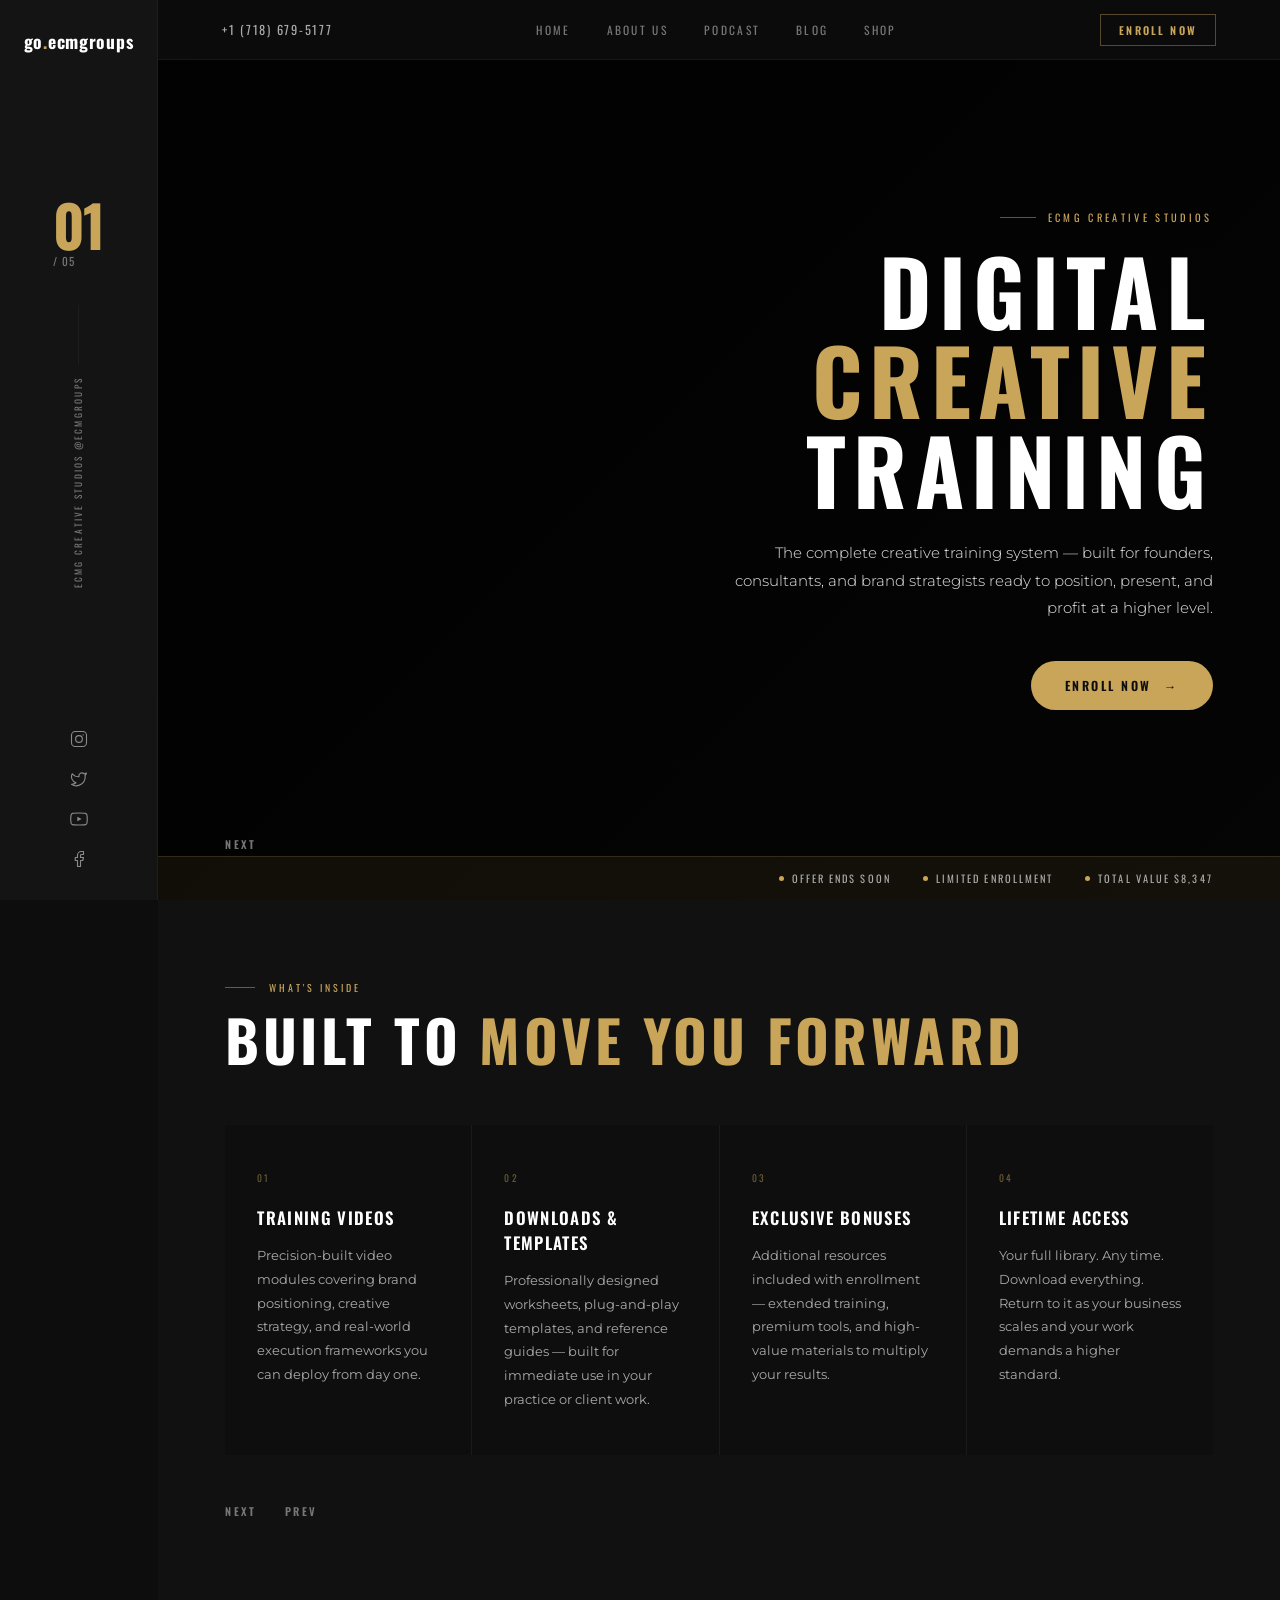
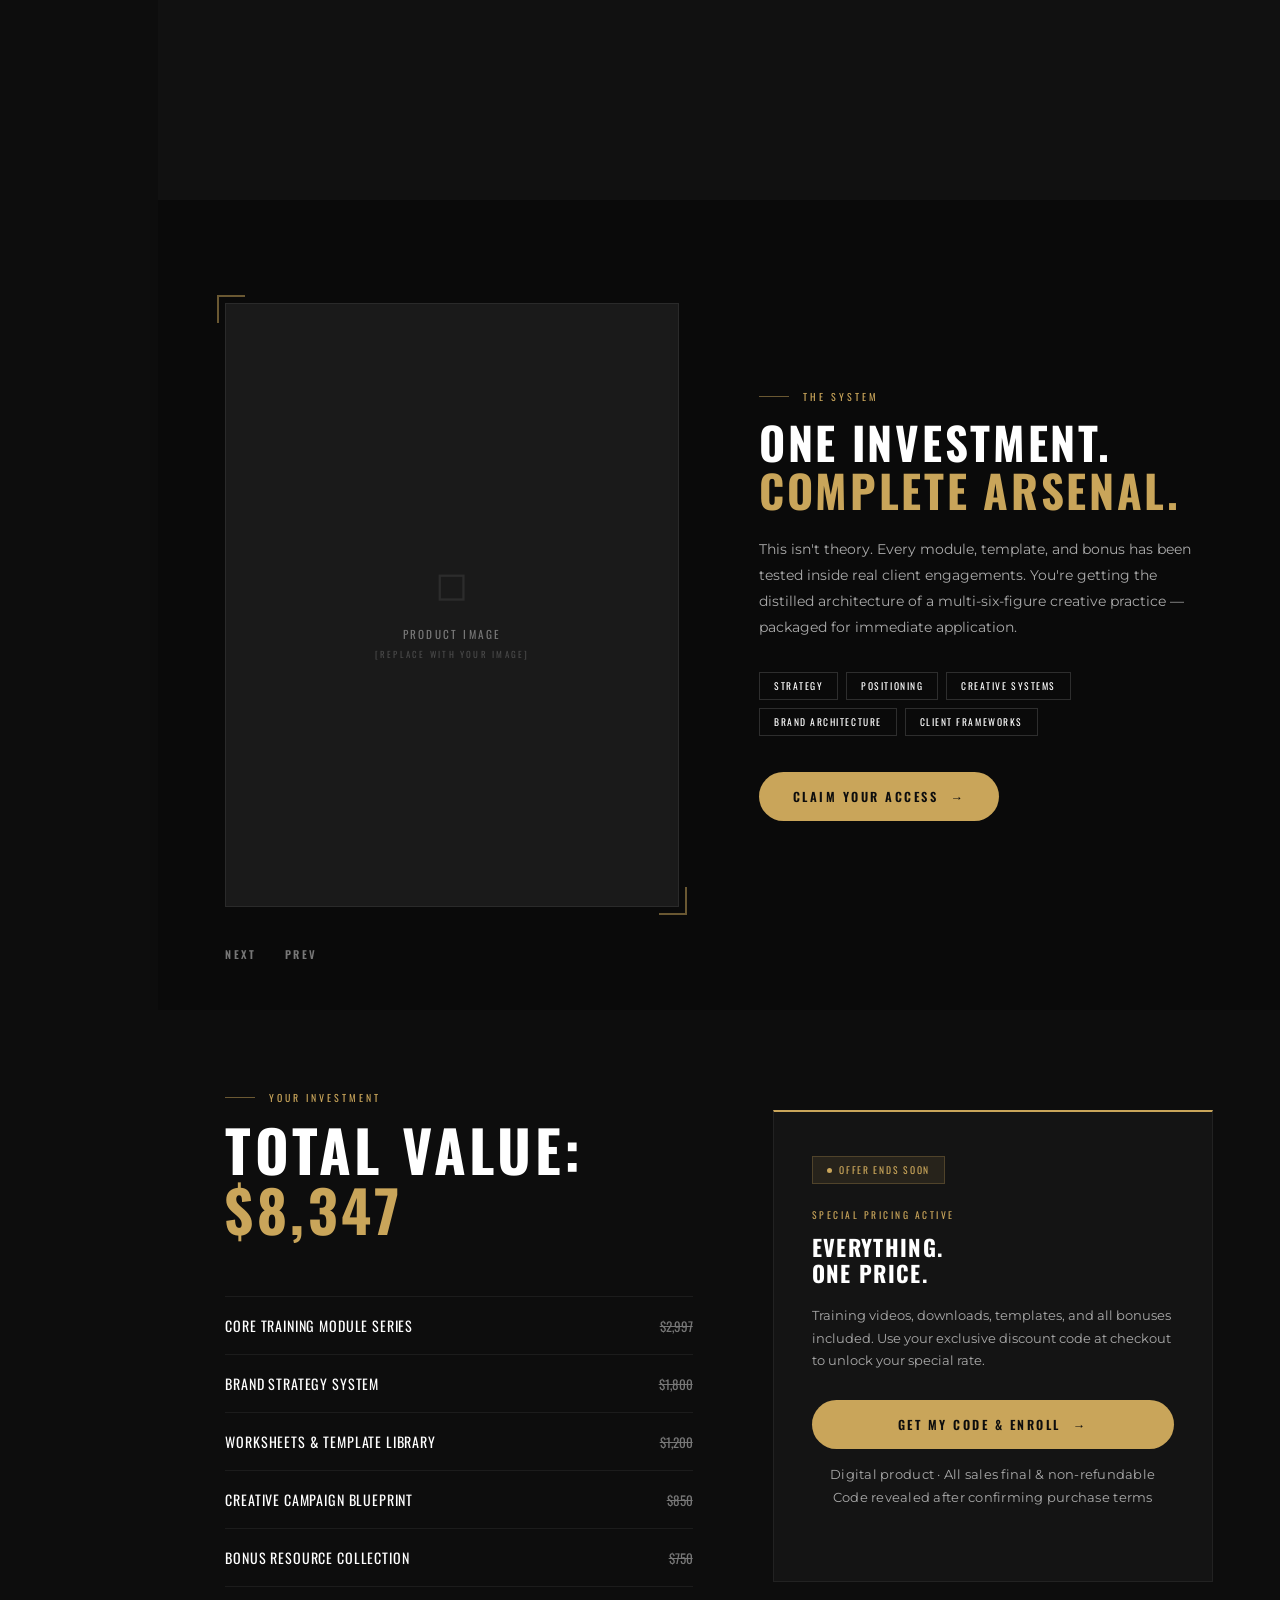
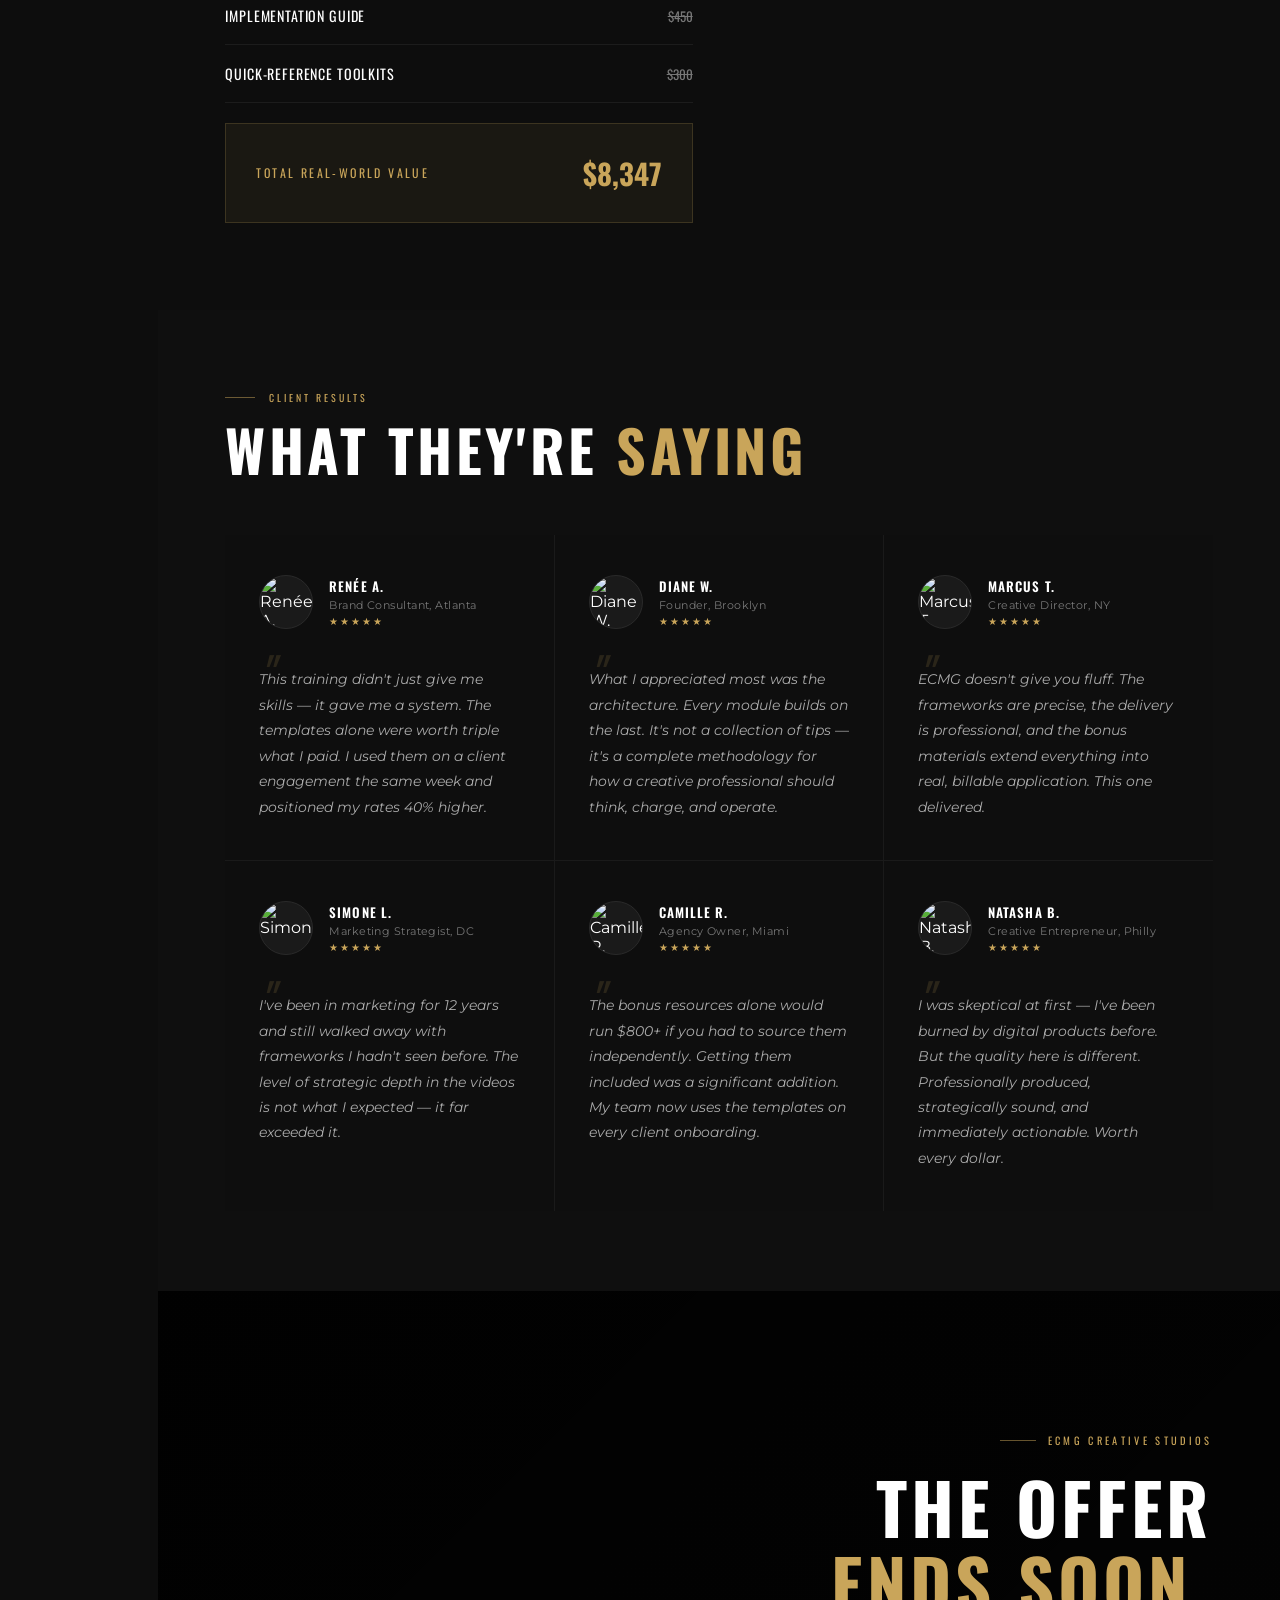
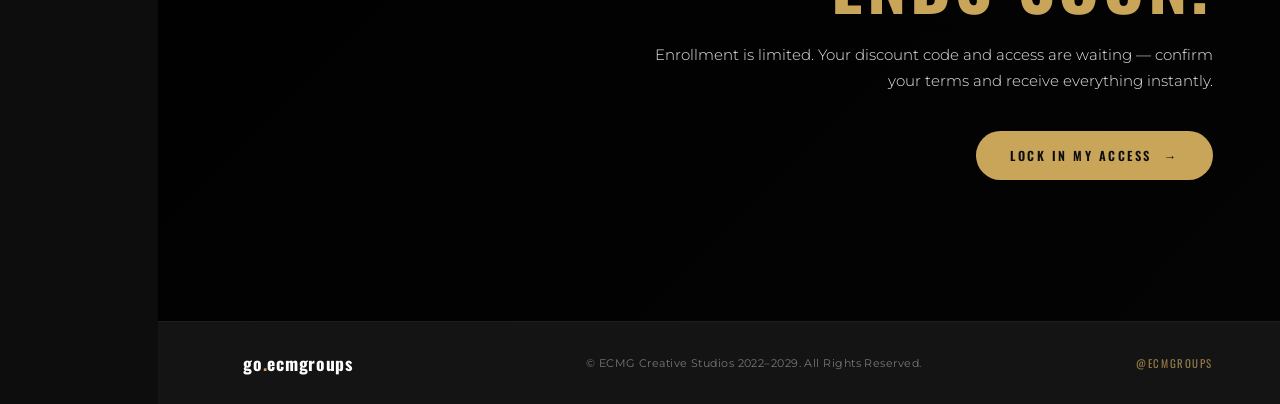
==== dctoffer.html @ 5cf52dca "Add files via upload" ====
<!DOCTYPE html>
<html lang="en">
<head>
<meta charset="utf-8">
<meta name="viewport" content="width=device-width, initial-scale=1">
<title>Digital Creative Training — ECMG Creative Studios</title>
<link href="https://fonts.googleapis.com/css2?family=Oswald:wght@200;300;400;600;700&family=Montserrat:wght@300;400;500;600&display=swap" rel="stylesheet">
<style>
:root {
  --gold: #C9A55A;
  --black: #0D0D0D;
  --panel: #141414;
  --panel-border: #1E1E1E;
  --white: #FFFFFF;
  --off-white: #E8E8E8;
  --gray: #777777;
  --gray-mid: #AAAAAA;
  --font-d: 'Oswald', sans-serif;
  --font-b: 'Montserrat', sans-serif;
  --panel-w: 158px;
}
*,*::before,*::after{box-sizing:border-box;margin:0;padding:0;}
html{scroll-behavior:smooth;}
body{background:var(--black);color:var(--white);font-family:var(--font-b);overflow-x:hidden;}

/* ── LEFT PANEL ── */
.side-panel{
  position:fixed;left:0;top:0;bottom:0;width:var(--panel-w);
  background:var(--panel);border-right:1px solid var(--panel-border);
  z-index:200;display:flex;flex-direction:column;
  align-items:center;justify-content:space-between;padding:28px 0 32px;
}
.brand-mark{
  font-family:var(--font-d);font-size:1.1rem;font-weight:700;
  letter-spacing:0.04em;color:var(--white);text-decoration:none;
  padding:0 18px;
}
.brand-mark span{color:var(--gold);}
.panel-mid{display:flex;flex-direction:column;align-items:center;gap:0;flex:1;justify-content:center;}
.slide-counter{display:flex;flex-direction:column;align-items:flex-start;padding:0 22px;margin-bottom:24px;}
.slide-num{font-family:var(--font-d);font-size:3.6rem;font-weight:700;color:var(--gold);line-height:1;letter-spacing:-0.02em;}
.slide-total{font-family:var(--font-d);font-size:0.7rem;color:var(--gray);letter-spacing:0.1em;}
.panel-divider{width:1px;height:60px;background:var(--panel-border);margin:12px 0;}
.panel-label{
  writing-mode:vertical-rl;transform:rotate(180deg);
  font-family:var(--font-d);font-size:0.58rem;letter-spacing:0.24em;
  text-transform:uppercase;color:var(--gray);white-space:nowrap;
}
.panel-socials{display:flex;flex-direction:column;align-items:center;gap:22px;}
.panel-socials a{color:var(--white);opacity:0.5;text-decoration:none;transition:opacity 0.2s;display:flex;align-items:center;justify-content:center;}
.panel-socials a:hover{opacity:1;}
.icon-svg{width:18px;height:18px;fill:none;stroke:var(--white);stroke-width:1.5;stroke-linecap:round;stroke-linejoin:round;}

/* ── TOP NAV ── */
.top-nav{
  position:fixed;top:0;left:var(--panel-w);right:0;height:60px;
  z-index:199;display:flex;align-items:center;justify-content:space-between;
  padding:0 5%;background:rgba(13,13,13,0.88);backdrop-filter:blur(10px);
  border-bottom:1px solid rgba(255,255,255,0.05);
}
.nav-phone{font-family:var(--font-d);font-size:0.78rem;letter-spacing:0.14em;color:var(--gray-mid);}
.nav-links{display:flex;gap:36px;list-style:none;}
.nav-links a{font-family:var(--font-d);font-size:0.72rem;letter-spacing:0.2em;text-transform:uppercase;color:var(--gray);text-decoration:none;transition:color 0.2s;}
.nav-links a:hover{color:var(--white);}
.nav-enroll{
  font-family:var(--font-d);font-size:0.68rem;font-weight:600;letter-spacing:0.2em;
  text-transform:uppercase;color:var(--gold);border:1px solid rgba(201,165,90,0.4);
  padding:7px 18px;transition:all 0.3s;background:none;cursor:pointer;
}
.nav-enroll:hover{background:var(--gold);color:var(--black);}

/* ── SITE BODY ── */
.site-body{margin-left:var(--panel-w);}

/* ── SLIDES ── */
.slide{min-height:100vh;position:relative;display:flex;align-items:center;overflow:hidden;}
.slide-bg{position:absolute;inset:0;background-size:cover;background-position:center;z-index:0;}
.slide-bg::after{content:'';position:absolute;inset:0;background:rgba(0,0,0,0.55);}
.slide-bg.dark::after{background:linear-gradient(135deg,rgba(0,0,0,0.72) 0%,rgba(0,0,0,0.42) 100%);}
.slide-content{position:relative;z-index:2;width:100%;padding:100px 6% 80px;}

/* ── HERO ── */
.hero-slide .slide-bg{
  background-image:
    linear-gradient(135deg,rgba(0,0,0,0.65) 0%,rgba(0,0,0,0.35) 100%),
    url('https://images.unsplash.com/photo-1497366216548-37526070297c?w=1600&q=80&fit=crop');
}
.hero-content{max-width:780px;margin-left:auto;text-align:right;}
.slide-eyebrow{
  font-family:var(--font-d);font-size:0.65rem;letter-spacing:0.32em;
  text-transform:uppercase;color:var(--gold);margin-bottom:20px;
  display:flex;align-items:center;justify-content:flex-end;gap:12px;
}
.slide-eyebrow::before{content:'';width:36px;height:1px;background:var(--gold);opacity:0.5;}
.hero-title{
  font-family:var(--font-d);font-size:clamp(3.2rem,7vw,6rem);font-weight:700;
  letter-spacing:0.08em;text-transform:uppercase;line-height:1.0;margin-bottom:26px;
}
.hero-title em{font-style:normal;color:var(--gold);}
.hero-sub{
  font-size:0.95rem;font-weight:300;color:var(--off-white);line-height:1.8;
  max-width:520px;margin:0 0 40px auto;
}
.pill-btn{
  display:inline-flex;align-items:center;gap:12px;font-family:var(--font-d);
  font-size:0.78rem;font-weight:600;letter-spacing:0.2em;text-transform:uppercase;
  background:var(--gold);color:var(--black);padding:15px 34px;border-radius:40px;
  border:none;cursor:pointer;text-decoration:none;transition:all 0.3s;position:relative;overflow:hidden;
}
.pill-btn::before{
  content:'';position:absolute;inset:0;background:rgba(255,255,255,0.15);
  transform:translateX(-100%);transition:transform 0.4s ease;border-radius:40px;
}
.pill-btn:hover::before{transform:translateX(0);}
.pill-btn:hover{box-shadow:0 12px 36px rgba(201,165,90,0.35);transform:translateY(-2px);}
.pill-arrow{display:inline-block;transition:transform 0.2s;}
.pill-btn:hover .pill-arrow{transform:translateX(4px);}
.urgency-strip{
  position:absolute;bottom:0;left:0;right:0;
  background:rgba(201,165,90,0.08);border-top:1px solid rgba(201,165,90,0.18);
  padding:14px 6%;display:flex;align-items:center;justify-content:flex-end;gap:32px;z-index:2;
}
.urgency-item{
  font-family:var(--font-d);font-size:0.65rem;letter-spacing:0.2em;
  text-transform:uppercase;color:var(--gray-mid);display:flex;align-items:center;gap:8px;
}
.urgency-dot{width:5px;height:5px;background:var(--gold);border-radius:50%;animation:blink 2s infinite;}
@keyframes blink{0%,100%{opacity:1}50%{opacity:0.2}}
.slide-nav{position:absolute;bottom:48px;left:6%;display:flex;gap:28px;z-index:3;}
.slide-nav-btn{
  font-family:var(--font-d);font-size:0.68rem;font-weight:600;letter-spacing:0.22em;
  text-transform:uppercase;color:var(--gray);background:none;border:none;cursor:pointer;
  text-decoration:none;transition:color 0.2s;
}
.slide-nav-btn:hover{color:var(--white);}

/* ── SECTION SHARED ── */
.section-tag{
  font-family:var(--font-d);font-size:0.62rem;letter-spacing:0.3em;
  text-transform:uppercase;color:var(--gold);margin-bottom:14px;
  display:flex;align-items:center;gap:14px;
}
.section-tag::before{content:'';width:30px;height:1px;background:var(--gold);opacity:0.5;}
.section-hed{margin-bottom:56px;}
.section-hed h2{
  font-family:var(--font-d);font-size:clamp(2rem,4.5vw,3.6rem);font-weight:700;
  letter-spacing:0.06em;text-transform:uppercase;line-height:1.05;
}
.section-hed h2 span{color:var(--gold);}

/* ── WHAT SLIDE ── */
.what-slide{background:#111111;align-items:flex-start;}
.what-slide .slide-content{padding:80px 6%;}
.what-grid{display:grid;grid-template-columns:repeat(4,1fr);gap:1px;background:#1A1A1A;}
.what-card{
  background:#0E0E0E;padding:44px 32px;border-top:2px solid transparent;
  transition:border-color 0.3s,background 0.3s;
}
.what-card:hover{border-top-color:var(--gold);background:#141414;}
.what-num{font-family:var(--font-d);font-size:0.6rem;letter-spacing:0.22em;text-transform:uppercase;color:var(--gold);opacity:0.5;margin-bottom:20px;}
.what-card h3{font-family:var(--font-d);font-size:1.05rem;font-weight:600;letter-spacing:0.08em;text-transform:uppercase;margin-bottom:14px;}
.what-card p{font-size:0.82rem;color:var(--gray-mid);line-height:1.8;}

/* ── PRODUCT SLIDE ── */
.product-slide{background:#0A0A0A;min-height:90vh;}
.product-inner{
  display:grid;grid-template-columns:1fr 1fr;gap:80px;
  align-items:center;padding:80px 6%;
}
.product-img-wrap{position:relative;}
.product-img-frame{
  width:100%;aspect-ratio:3/4;background:#1A1A1A;border:1px solid #2A2A2A;
  display:flex;align-items:center;justify-content:center;overflow:hidden;position:relative;
}
.product-img-frame img{width:100%;height:100%;object-fit:cover;display:block;}
.product-placeholder-msg{
  font-family:var(--font-d);font-size:0.7rem;letter-spacing:0.2em;
  text-transform:uppercase;color:var(--gray);text-align:center;padding:20px;
}
.product-corner{position:absolute;width:28px;height:28px;border-color:var(--gold);border-style:solid;opacity:0.5;}
.product-corner.tl{top:-8px;left:-8px;border-width:2px 0 0 2px;}
.product-corner.br{bottom:-8px;right:-8px;border-width:0 2px 2px 0;}
.product-text h2{
  font-family:var(--font-d);font-size:clamp(1.8rem,3.5vw,2.8rem);font-weight:700;
  letter-spacing:0.06em;text-transform:uppercase;line-height:1.08;margin-bottom:22px;
}
.product-text h2 span{color:var(--gold);}
.product-text > p{font-size:0.88rem;color:var(--gray-mid);line-height:1.85;margin-bottom:32px;}
.product-pills{display:flex;flex-wrap:wrap;gap:8px;margin-bottom:36px;}
.product-pill{font-family:var(--font-d);font-size:0.6rem;letter-spacing:0.16em;text-transform:uppercase;color:var(--white);border:1px solid rgba(255,255,255,0.15);padding:6px 14px;}

/* ── VALUE SLIDE ── */
.value-slide{background:#0D0D0D;min-height:100vh;align-items:flex-start;}
.value-slide .slide-content{
  display:grid;grid-template-columns:1fr 440px;gap:80px;
  align-items:start;padding:80px 6%;
}
.value-rows{margin-top:40px;}
.value-row{
  display:flex;justify-content:space-between;align-items:baseline;
  padding:18px 0;border-bottom:1px solid #1C1C1C;gap:20px;
}
.value-row:first-child{border-top:1px solid #1C1C1C;}
.vr-name{font-family:var(--font-d);font-size:0.88rem;letter-spacing:0.06em;text-transform:uppercase;}
.vr-val{font-family:var(--font-d);font-size:0.82rem;color:var(--gray);text-decoration:line-through;white-space:nowrap;}
.value-total-block{
  background:rgba(201,165,90,0.07);border:1px solid rgba(201,165,90,0.2);
  padding:28px 30px;margin-top:20px;display:flex;justify-content:space-between;align-items:center;
}
.vt-label{font-family:var(--font-d);font-size:0.75rem;letter-spacing:0.2em;text-transform:uppercase;color:var(--gold);}
.vt-amount{font-family:var(--font-d);font-size:1.8rem;font-weight:700;color:var(--gold);}
.value-cta-card{
  background:#141414;border:1px solid #222;border-top:2px solid var(--gold);
  padding:44px 38px;position:sticky;top:100px;
}
.cta-card-eyebrow{font-family:var(--font-d);font-size:0.6rem;letter-spacing:0.26em;text-transform:uppercase;color:var(--gold);margin-bottom:12px;}
.value-cta-card h3{font-family:var(--font-d);font-size:1.4rem;font-weight:700;letter-spacing:0.06em;text-transform:uppercase;margin-bottom:18px;line-height:1.15;}
.value-cta-card > p{font-size:0.82rem;color:var(--gray-mid);line-height:1.75;margin-bottom:28px;}
.value-cta-card .pill-btn{width:100%;justify-content:center;}
.cta-card-note{font-size:0.72rem;color:var(--gray);text-align:center;margin-top:14px;letter-spacing:0.02em;line-height:1.6;}
.ends-badge{
  display:inline-flex;align-items:center;gap:7px;font-family:var(--font-d);
  font-size:0.6rem;letter-spacing:0.18em;text-transform:uppercase;
  color:var(--gold);background:rgba(201,165,90,0.1);border:1px solid rgba(201,165,90,0.25);
  padding:6px 14px;margin-bottom:24px;
}

/* ── TESTIMONIALS ── */
.testimonials-slide{background:#0F0F0F;min-height:90vh;align-items:flex-start;}
.testimonials-slide .slide-content{padding:80px 6%;}
.testi-grid{display:grid;grid-template-columns:repeat(3,1fr);gap:1px;background:#1A1A1A;margin-top:48px;}
.testi-card{background:#0E0E0E;padding:40px 34px;transition:background 0.25s;display:flex;flex-direction:column;gap:20px;}
.testi-card:hover{background:#141414;}
.testi-top{display:flex;align-items:center;gap:16px;}
.testi-avatar{
  width:54px;height:54px;border-radius:50%;overflow:hidden;flex-shrink:0;
  border:1px solid #2A2A2A;background:#1A1A1A;
}
.testi-avatar img{width:100%;height:100%;object-fit:cover;object-position:center top;}
.testi-name{font-family:var(--font-d);font-size:0.82rem;font-weight:600;letter-spacing:0.08em;text-transform:uppercase;}
.testi-role{font-size:0.7rem;color:var(--gray);margin-top:2px;letter-spacing:0.04em;}
.testi-stars{color:var(--gold);font-size:0.65rem;letter-spacing:2px;margin-top:3px;}
.testi-quote{
  font-size:0.86rem;color:var(--gray-mid);line-height:1.85;font-style:italic;
  flex:1;position:relative;padding-top:18px;
}
.testi-quote::before{
  content:'"';position:absolute;top:0;left:0;font-family:var(--font-d);
  font-size:3rem;color:var(--gold);opacity:0.15;line-height:1;pointer-events:none;
}

/* ── BOTTOM CTA SLIDE ── */
.cta-slide{min-height:70vh;position:relative;display:flex;align-items:center;}
.cta-slide .slide-bg{
  background-image:
    linear-gradient(135deg,rgba(0,0,0,0.72) 0%,rgba(0,0,0,0.5) 100%),
    url('https://images.unsplash.com/photo-1497366754035-f200968a6e72?w=1600&q=80&fit=crop');
}
.cta-inner{max-width:700px;margin-left:auto;text-align:right;position:relative;z-index:2;padding:0 6%;}
.cta-inner h2{
  font-family:var(--font-d);font-size:clamp(2.4rem,5.5vw,4.4rem);font-weight:700;
  letter-spacing:0.06em;text-transform:uppercase;line-height:1.08;margin-bottom:22px;
}
.cta-inner h2 span{color:var(--gold);}
.cta-inner p{font-size:0.92rem;color:var(--off-white);font-weight:300;line-height:1.8;margin-bottom:36px;}

/* ── FOOTER ── */
.site-footer{
  background:var(--panel);border-top:1px solid #1E1E1E;
  padding:28px 6%;display:flex;align-items:center;
  justify-content:space-between;flex-wrap:wrap;gap:14px;
}
.footer-copy{font-size:0.7rem;color:var(--gray);letter-spacing:0.04em;}
.footer-link{font-family:var(--font-d);font-size:0.68rem;letter-spacing:0.14em;text-transform:uppercase;color:var(--gold);text-decoration:none;opacity:0.7;transition:opacity 0.2s;}
.footer-link:hover{opacity:1;}

/* ── MODAL ── */
.modal-overlay{
  display:none;position:fixed;inset:0;z-index:500;
  background:rgba(0,0,0,0.9);backdrop-filter:blur(8px);
  align-items:center;justify-content:center;
  padding:20px 20px 20px calc(var(--panel-w) + 20px);
}
.modal-overlay.active{display:flex;}
.modal{
  background:#141414;border:1px solid #272727;border-top:2px solid var(--gold);
  max-width:520px;width:100%;position:relative;
  animation:modalIn 0.38s cubic-bezier(0.16,1,0.3,1) forwards;
}
@keyframes modalIn{from{opacity:0;transform:translateY(22px) scale(0.97);}to{opacity:1;transform:translateY(0) scale(1);}}
.modal-body{padding:48px 46px 42px;}
.modal-close{position:absolute;top:18px;right:22px;background:none;border:none;color:var(--gray);font-size:1.1rem;cursor:pointer;transition:color 0.2s;}
.modal-close:hover{color:var(--white);}
.modal-step{display:none;}
.modal-step.active{display:block;}
.modal-eyebrow{font-family:var(--font-d);font-size:0.62rem;letter-spacing:0.28em;text-transform:uppercase;color:var(--gold);margin-bottom:14px;}
.modal h3{font-family:var(--font-d);font-size:1.4rem;font-weight:700;letter-spacing:0.04em;text-transform:uppercase;margin-bottom:18px;line-height:1.2;}
.modal > .modal-body > .modal-step > p,
.modal-step p{font-size:0.84rem;color:var(--gray-mid);line-height:1.75;margin-bottom:16px;}
.check-block{
  background:#0D0D0D;border:1px solid #252525;padding:20px 22px;
  margin:22px 0;display:flex;align-items:flex-start;gap:14px;
  cursor:pointer;transition:border-color 0.2s;
}
.check-block:hover{border-color:rgba(201,165,90,0.3);}
.check-block input[type="checkbox"]{width:18px;height:18px;min-width:18px;accent-color:var(--gold);margin-top:2px;cursor:pointer;}
.check-block label{font-size:0.82rem;color:var(--gray-mid);line-height:1.7;cursor:pointer;}
.check-block label strong{color:var(--white);}
.modal-pill{
  width:100%;font-family:var(--font-d);font-size:0.78rem;font-weight:600;
  letter-spacing:0.2em;text-transform:uppercase;background:var(--gold);color:var(--black);
  padding:16px;border:none;border-radius:40px;cursor:pointer;transition:all 0.3s;
  opacity:0.35;pointer-events:none;
}
.modal-pill.on{opacity:1;pointer-events:all;}
.modal-pill.on:hover{background:#ddb96a;transform:translateY(-1px);box-shadow:0 10px 30px rgba(201,165,90,0.25);}
.code-box{background:#0A0A0A;border:1px solid rgba(201,165,90,0.3);padding:30px 26px;text-align:center;margin:24px 0;}
.code-box-label{font-family:var(--font-d);font-size:0.6rem;letter-spacing:0.24em;text-transform:uppercase;color:var(--gray);margin-bottom:12px;}
.code-display{font-family:var(--font-d);font-size:2.6rem;font-weight:700;letter-spacing:0.2em;color:var(--gold);}
.code-hint{font-size:0.78rem;color:var(--gray-mid);margin-top:10px;line-height:1.6;}
.code-ends{font-family:var(--font-d);font-size:0.62rem;letter-spacing:0.16em;text-transform:uppercase;color:var(--gold);opacity:0.6;margin-top:6px;}
.kofi-pill{
  display:block;width:100%;font-family:var(--font-d);font-size:0.78rem;font-weight:600;
  letter-spacing:0.2em;text-transform:uppercase;background:var(--gold);color:var(--black);
  padding:16px;border:none;border-radius:40px;cursor:pointer;transition:all 0.3s;
  text-decoration:none;text-align:center;
}
.kofi-pill:hover{background:#ddb96a;transform:translateY(-1px);}
.modal-sub{font-size:0.72rem;color:var(--gray);text-align:center;margin-top:12px;letter-spacing:0.02em;}

/* ── ANIMATE ── */
@keyframes fadeInUp{from{opacity:0;transform:translateY(28px);}to{opacity:1;transform:translateY(0);}}
.animate{opacity:0;}
.animate.in{animation:fadeInUp 0.65s ease forwards;}

/* ── RESPONSIVE ── */
@media(max-width:1100px){
  .what-grid{grid-template-columns:repeat(2,1fr);}
  .testi-grid{grid-template-columns:repeat(2,1fr);}
  .value-slide .slide-content{grid-template-columns:1fr;gap:40px;}
  .product-inner{grid-template-columns:1fr;gap:48px;}
}
@media(max-width:768px){
  :root{--panel-w:0px;}
  .side-panel{display:none;}
  .top-nav{left:0;}
  .nav-links{display:none;}
  .modal-overlay{padding:20px;}
  .hero-content{text-align:left;margin-left:0;}
  .slide-eyebrow{justify-content:flex-start;}
  .cta-inner{text-align:left;margin-left:0;}
  .modal-body{padding:36px 26px 32px;}
  .what-grid{grid-template-columns:1fr;}
}
</style>
</head>
<body>

<!-- LEFT PANEL -->
<aside class="side-panel">
  <a href="https://ecmgroups.com" class="brand-mark">go<span>.</span>ecmgroups</a>
  <div class="panel-mid">
    <div class="slide-counter">
      <div class="slide-num" id="slideNum">01</div>
      <div class="slide-total">/ 05</div>
    </div>
    <div class="panel-divider"></div>
    <div class="panel-label">ECMG Creative Studios @ecmgroups</div>
  </div>
  <div class="panel-socials">
    <a href="https://instagram.com/ecmgroups" title="Instagram">
      <svg class="icon-svg" viewBox="0 0 24 24"><rect x="2" y="2" width="20" height="20" rx="5" ry="5"/><circle cx="12" cy="12" r="4.5"/><circle cx="17.5" cy="6.5" r="0.8" fill="white" stroke="none"/></svg>
    </a>
    <a href="https://twitter.com/ecmgroups" title="Twitter">
      <svg class="icon-svg" viewBox="0 0 24 24"><path d="M22 4s-.7 2.1-2 3.4c1.6 10-9.4 17.3-18 11.6 2.2.1 4.4-.6 6-2C3 15.5.5 9.6 3 5c2.2 2.6 5.6 4.1 9 4-.9-4.2 4-6.6 7-3.8 1.1 0 3-1.2 3-1.2z"/></svg>
    </a>
    <a href="https://www.youtube.com/channel/UCwdFswXpR-epgzg9tsOkYBw" title="YouTube">
      <svg class="icon-svg" viewBox="0 0 24 24"><path d="M22.54 6.42a2.78 2.78 0 0 0-1.94-1.96C18.88 4 12 4 12 4s-6.88 0-8.6.46a2.78 2.78 0 0 0-1.94 1.96A29 29 0 0 0 1 12a29 29 0 0 0 .46 5.58A2.78 2.78 0 0 0 3.4 19.54C5.12 20 12 20 12 20s6.88 0 8.6-.46a2.78 2.78 0 0 0 1.94-1.94A29 29 0 0 0 23 12a29 29 0 0 0-.46-5.58z"/><polygon points="9.75 15.02 15.5 12 9.75 8.98 9.75 15.02" fill="white" stroke="none"/></svg>
    </a>
    <a href="https://facebook.com/ecmgroups" title="Facebook">
      <svg class="icon-svg" viewBox="0 0 24 24"><path d="M18 2h-3a5 5 0 0 0-5 5v3H7v4h3v8h4v-8h3l1-4h-4V7a1 1 0 0 1 1-1h3z"/></svg>
    </a>
  </div>
</aside>

<!-- TOP NAV -->
<nav class="top-nav">
  <span class="nav-phone">+1 (718) 679-5177</span>
  <ul class="nav-links">
    <li><a href="https://ecmgroups.com">Home</a></li>
    <li><a href="https://ecmgroups.com/about.html">About Us</a></li>
    <li><a href="https://ecmgroups.com/thepodcast.html">Podcast</a></li>
    <li><a href="http://ecmgroups.com/theblog">Blog</a></li>
    <li><a href="http://www.ecmgroups.com/theshop">Shop</a></li>
  </ul>
  <button class="nav-enroll" onclick="openModal()">Enroll Now</button>
</nav>

<!-- SITE BODY -->
<div class="site-body">

<!-- ── SLIDE 01: HERO ── -->
<section class="slide hero-slide" data-slide="01">
  <div class="slide-bg dark"></div>
  <div class="slide-content">
    <div class="hero-content">
      <div class="slide-eyebrow animate">ECMG Creative Studios</div>
      <h1 class="hero-title animate">Digital<br><em>Creative</em><br>Training</h1>
      <p class="hero-sub animate">The complete creative training system — built for founders, consultants, and brand strategists ready to position, present, and profit at a higher level.</p>
      <button class="pill-btn animate" onclick="openModal()">Enroll Now <span class="pill-arrow">→</span></button>
    </div>
  </div>
  <div class="urgency-strip">
    <div class="urgency-item"><span class="urgency-dot"></span>Offer Ends Soon</div>
    <div class="urgency-item"><span class="urgency-dot"></span>Limited Enrollment</div>
    <div class="urgency-item"><span class="urgency-dot"></span>Total Value $8,347</div>
  </div>
  <div class="slide-nav">
    <a href="#what" class="slide-nav-btn">NEXT</a>
  </div>
</section>

<!-- ── SLIDE 02: WHAT YOU GET ── -->
<section class="slide what-slide" id="what" data-slide="02">
  <div class="slide-content">
    <div class="section-hed animate">
      <div class="section-tag">What's Inside</div>
      <h2>Built to <span>Move You Forward</span></h2>
    </div>
    <div class="what-grid animate">
      <div class="what-card">
        <div class="what-num">01</div>
        <h3>Training Videos</h3>
        <p>Precision-built video modules covering brand positioning, creative strategy, and real-world execution frameworks you can deploy from day one.</p>
      </div>
      <div class="what-card">
        <div class="what-num">02</div>
        <h3>Downloads &amp; Templates</h3>
        <p>Professionally designed worksheets, plug-and-play templates, and reference guides — built for immediate use in your practice or client work.</p>
      </div>
      <div class="what-card">
        <div class="what-num">03</div>
        <h3>Exclusive Bonuses</h3>
        <p>Additional resources included with enrollment — extended training, premium tools, and high-value materials to multiply your results.</p>
      </div>
      <div class="what-card">
        <div class="what-num">04</div>
        <h3>Lifetime Access</h3>
        <p>Your full library. Any time. Download everything. Return to it as your business scales and your work demands a higher standard.</p>
      </div>
    </div>
    <div style="position:relative;bottom:auto;left:auto;margin-top:48px;" class="slide-nav">
      <a href="#product" class="slide-nav-btn">NEXT</a>
      <a href="javascript:window.scrollTo(0,0)" class="slide-nav-btn">PREV</a>
    </div>
  </div>
</section>

<!-- ── SLIDE 03: PRODUCT FEATURE ── -->
<section class="slide product-slide" id="product" data-slide="03" style="min-height:90vh;">
  <div class="product-inner">
    <div class="product-img-wrap animate">
      <div class="product-img-frame" id="productFrame">
        <!-- REPLACE: swap this div with <img src="YOUR_IMAGE_URL" alt="Product"> -->
        <div class="product-placeholder-msg">
          <div style="font-size:2.5rem;opacity:0.2;margin-bottom:16px;">◻</div>
          Product Image<br>
          <span style="font-size:0.55rem;opacity:0.5;display:block;margin-top:6px;">[Replace with your image]</span>
        </div>
      </div>
      <div class="product-corner tl"></div>
      <div class="product-corner br"></div>
    </div>
    <div class="product-text animate">
      <div class="section-tag">The System</div>
      <h2>One Investment.<br><span>Complete Arsenal.</span></h2>
      <p>This isn't theory. Every module, template, and bonus has been tested inside real client engagements. You're getting the distilled architecture of a multi-six-figure creative practice — packaged for immediate application.</p>
      <div class="product-pills">
        <span class="product-pill">Strategy</span>
        <span class="product-pill">Positioning</span>
        <span class="product-pill">Creative Systems</span>
        <span class="product-pill">Brand Architecture</span>
        <span class="product-pill">Client Frameworks</span>
      </div>
      <button class="pill-btn" onclick="openModal()">Claim Your Access <span class="pill-arrow">→</span></button>
    </div>
  </div>
  <div class="slide-nav">
    <a href="#value" class="slide-nav-btn">NEXT</a>
    <a href="#what" class="slide-nav-btn">PREV</a>
  </div>
</section>

<!-- ── SLIDE 04: VALUE STACK ── -->
<section class="slide value-slide" id="value" data-slide="04">
  <div class="slide-content">
    <div>
      <div class="section-hed animate">
        <div class="section-tag">Your Investment</div>
        <h2>Total Value:<br><span>$8,347</span></h2>
      </div>
      <div class="value-rows animate">
        <div class="value-row"><span class="vr-name">Core Training Module Series</span><span class="vr-val">$2,997</span></div>
        <div class="value-row"><span class="vr-name">Brand Strategy System</span><span class="vr-val">$1,800</span></div>
        <div class="value-row"><span class="vr-name">Worksheets &amp; Template Library</span><span class="vr-val">$1,200</span></div>
        <div class="value-row"><span class="vr-name">Creative Campaign Blueprint</span><span class="vr-val">$850</span></div>
        <div class="value-row"><span class="vr-name">Bonus Resource Collection</span><span class="vr-val">$750</span></div>
        <div class="value-row"><span class="vr-name">Implementation Guide</span><span class="vr-val">$450</span></div>
        <div class="value-row"><span class="vr-name">Quick-Reference Toolkits</span><span class="vr-val">$300</span></div>
        <div class="value-total-block">
          <span class="vt-label">Total Real-World Value</span>
          <span class="vt-amount">$8,347</span>
        </div>
      </div>
    </div>
    <div class="value-cta-card animate">
      <div class="ends-badge"><span class="urgency-dot"></span>Offer Ends Soon</div>
      <div class="cta-card-eyebrow">Special Pricing Active</div>
      <h3>Everything.<br>One Price.</h3>
      <p>Training videos, downloads, templates, and all bonuses included. Use your exclusive discount code at checkout to unlock your special rate.</p>
      <button class="pill-btn" onclick="openModal()">Get My Code &amp; Enroll <span class="pill-arrow">→</span></button>
      <p class="cta-card-note">Digital product · All sales final &amp; non-refundable<br>Code revealed after confirming purchase terms</p>
    </div>
  </div>
</section>

<!-- ── SLIDE 05: TESTIMONIALS ── -->
<section class="slide testimonials-slide" id="testimonials" data-slide="05">
  <div class="slide-content">
    <div class="section-hed animate">
      <div class="section-tag">Client Results</div>
      <h2>What They're <span>Saying</span></h2>
    </div>
    <div class="testi-grid animate">
      <!-- Woman 1 -->
      <div class="testi-card">
        <div class="testi-top">
          <div class="testi-avatar">
            <img src="https://images.unsplash.com/photo-1573496359142-b8d87734a5a2?w=120&h=120&fit=crop&crop=faces" alt="Renée A.">
          </div>
          <div>
            <div class="testi-name">Renée A.</div>
            <div class="testi-role">Brand Consultant, Atlanta</div>
            <div class="testi-stars">★★★★★</div>
          </div>
        </div>
        <div class="testi-quote">This training didn't just give me skills — it gave me a system. The templates alone were worth triple what I paid. I used them on a client engagement the same week and positioned my rates 40% higher.</div>
      </div>
      <!-- Woman 2 -->
      <div class="testi-card">
        <div class="testi-top">
          <div class="testi-avatar">
            <img src="https://images.unsplash.com/photo-1580489944761-15a19d654956?w=120&h=120&fit=crop&crop=faces" alt="Diane W.">
          </div>
          <div>
            <div class="testi-name">Diane W.</div>
            <div class="testi-role">Founder, Brooklyn</div>
            <div class="testi-stars">★★★★★</div>
          </div>
        </div>
        <div class="testi-quote">What I appreciated most was the architecture. Every module builds on the last. It's not a collection of tips — it's a complete methodology for how a creative professional should think, charge, and operate.</div>
      </div>
      <!-- Man -->
      <div class="testi-card">
        <div class="testi-top">
          <div class="testi-avatar">
            <img src="https://images.unsplash.com/photo-1507003211169-0a1dd7228f2d?w=120&h=120&fit=crop&crop=faces" alt="Marcus T.">
          </div>
          <div>
            <div class="testi-name">Marcus T.</div>
            <div class="testi-role">Creative Director, NY</div>
            <div class="testi-stars">★★★★★</div>
          </div>
        </div>
        <div class="testi-quote">ECMG doesn't give you fluff. The frameworks are precise, the delivery is professional, and the bonus materials extend everything into real, billable application. This one delivered.</div>
      </div>
      <!-- Woman 3 -->
      <div class="testi-card">
        <div class="testi-top">
          <div class="testi-avatar">
            <img src="https://images.unsplash.com/photo-1531746020798-e6953c6e8e04?w=120&h=120&fit=crop&crop=faces" alt="Simone L.">
          </div>
          <div>
            <div class="testi-name">Simone L.</div>
            <div class="testi-role">Marketing Strategist, DC</div>
            <div class="testi-stars">★★★★★</div>
          </div>
        </div>
        <div class="testi-quote">I've been in marketing for 12 years and still walked away with frameworks I hadn't seen before. The level of strategic depth in the videos is not what I expected — it far exceeded it.</div>
      </div>
      <!-- Woman 4 -->
      <div class="testi-card">
        <div class="testi-top">
          <div class="testi-avatar">
            <img src="https://images.unsplash.com/photo-1598550880863-4e8aa3d0edb4?w=120&h=120&fit=crop&crop=faces" alt="Camille R.">
          </div>
          <div>
            <div class="testi-name">Camille R.</div>
            <div class="testi-role">Agency Owner, Miami</div>
            <div class="testi-stars">★★★★★</div>
          </div>
        </div>
        <div class="testi-quote">The bonus resources alone would run $800+ if you had to source them independently. Getting them included was a significant addition. My team now uses the templates on every client onboarding.</div>
      </div>
      <!-- Woman 5 -->
      <div class="testi-card">
        <div class="testi-top">
          <div class="testi-avatar">
            <img src="https://images.unsplash.com/photo-1614644147798-f8c0fc9da7f6?w=120&h=120&fit=crop&crop=faces" alt="Natasha B.">
          </div>
          <div>
            <div class="testi-name">Natasha B.</div>
            <div class="testi-role">Creative Entrepreneur, Philly</div>
            <div class="testi-stars">★★★★★</div>
          </div>
        </div>
        <div class="testi-quote">I was skeptical at first — I've been burned by digital products before. But the quality here is different. Professionally produced, strategically sound, and immediately actionable. Worth every dollar.</div>
      </div>
    </div>
  </div>
</section>

<!-- ── BOTTOM CTA ── -->
<section class="slide cta-slide">
  <div class="slide-bg dark"></div>
  <div class="cta-inner">
    <div class="slide-eyebrow" style="justify-content:flex-end;">ECMG Creative Studios</div>
    <h2>The Offer<br><span>Ends Soon.</span></h2>
    <p>Enrollment is limited. Your discount code and access are waiting — confirm your terms and receive everything instantly.</p>
    <button class="pill-btn" onclick="openModal()">Lock In My Access <span class="pill-arrow">→</span></button>
  </div>
</section>

<!-- FOOTER -->
<footer class="site-footer">
  <a href="https://ecmgroups.com" class="brand-mark">go<span>.</span>ecmgroups</a>
  <p class="footer-copy">© ECMG Creative Studios 2022–2029. All Rights Reserved.</p>
  <a href="https://instagram.com/ecmgroups" class="footer-link">@ecmgroups</a>
</footer>
</div>

<!-- MODAL -->
<div class="modal-overlay" id="modal" onclick="handleOverlay(event)">
  <div class="modal">
    <button class="modal-close" onclick="closeModal()">✕</button>
    <div class="modal-body">
      <div class="modal-step active" id="step1">
        <div class="modal-eyebrow">Before You Proceed</div>
        <h3>Confirm Your Purchase</h3>
        <p>This is a digital product. Read and confirm the terms below before your discount code and checkout link are revealed.</p>
        <div class="check-block">
          <input type="checkbox" id="agreeCheck" onchange="toggleBtn()">
          <label for="agreeCheck">I understand this is a <strong>digital product</strong> and all sales are <strong>final and non-refundable.</strong> No refunds, chargebacks, or exceptions. I am purchasing intentionally and agree to these terms.</label>
        </div>
        <button class="modal-pill" id="step1btn" onclick="goStep2()">I Agree — Reveal My Code →</button>
      </div>
      <div class="modal-step" id="step2">
        <div class="modal-eyebrow">Your Exclusive Access</div>
        <h3>Here's Your Code</h3>
        <p>Copy the code below, then proceed to checkout. Apply it before completing payment to receive your special rate.</p>
        <div class="code-box">
          <div class="code-box-label">Your Promo Code</div>
          <div class="code-display">DCT20</div>
          <div class="code-hint">Copy this code · Apply at checkout · Do not share</div>
          <div class="code-ends">⚡ Offer ends soon — act now</div>
        </div>
        <a href="https://ko-fi.com/summary/b6c3a324-5288-4f2f-9697-3aac672f562a" class="kofi-pill" target="_blank" rel="noopener noreferrer">Proceed to Checkout →</a>
        <p class="modal-sub">After payment, check your email for your delivery page access link.</p>
      </div>
    </div>
  </div>
</div>

<script>
// Slide counter
const slideEls = document.querySelectorAll('[data-slide]');
const slideNum = document.getElementById('slideNum');
const io = new IntersectionObserver(entries => {
  entries.forEach(e => { if(e.isIntersecting) slideNum.textContent = e.target.dataset.slide; });
}, {threshold:0.4});
slideEls.forEach(s => io.observe(s));

// Animate in
const animEls = document.querySelectorAll('.animate');
const animIO = new IntersectionObserver(entries => {
  entries.forEach(e => { if(e.isIntersecting){ e.target.classList.add('in'); animIO.unobserve(e.target); }});
}, {threshold:0.12});
animEls.forEach(el => animIO.observe(el));

// Modal
function openModal(){
  document.getElementById('modal').classList.add('active');
  document.body.style.overflow='hidden';
  document.getElementById('step1').classList.add('active');
  document.getElementById('step2').classList.remove('active');
  document.getElementById('agreeCheck').checked=false;
  document.getElementById('step1btn').classList.remove('on');
}
function closeModal(){ document.getElementById('modal').classList.remove('active'); document.body.style.overflow=''; }
function handleOverlay(e){ if(e.target===document.getElementById('modal')) closeModal(); }
function toggleBtn(){ document.getElementById('step1btn').classList.toggle('on',document.getElementById('agreeCheck').checked); }
function goStep2(){ document.getElementById('step1').classList.remove('active'); document.getElementById('step2').classList.add('active'); }
</script>
</body>
</html>
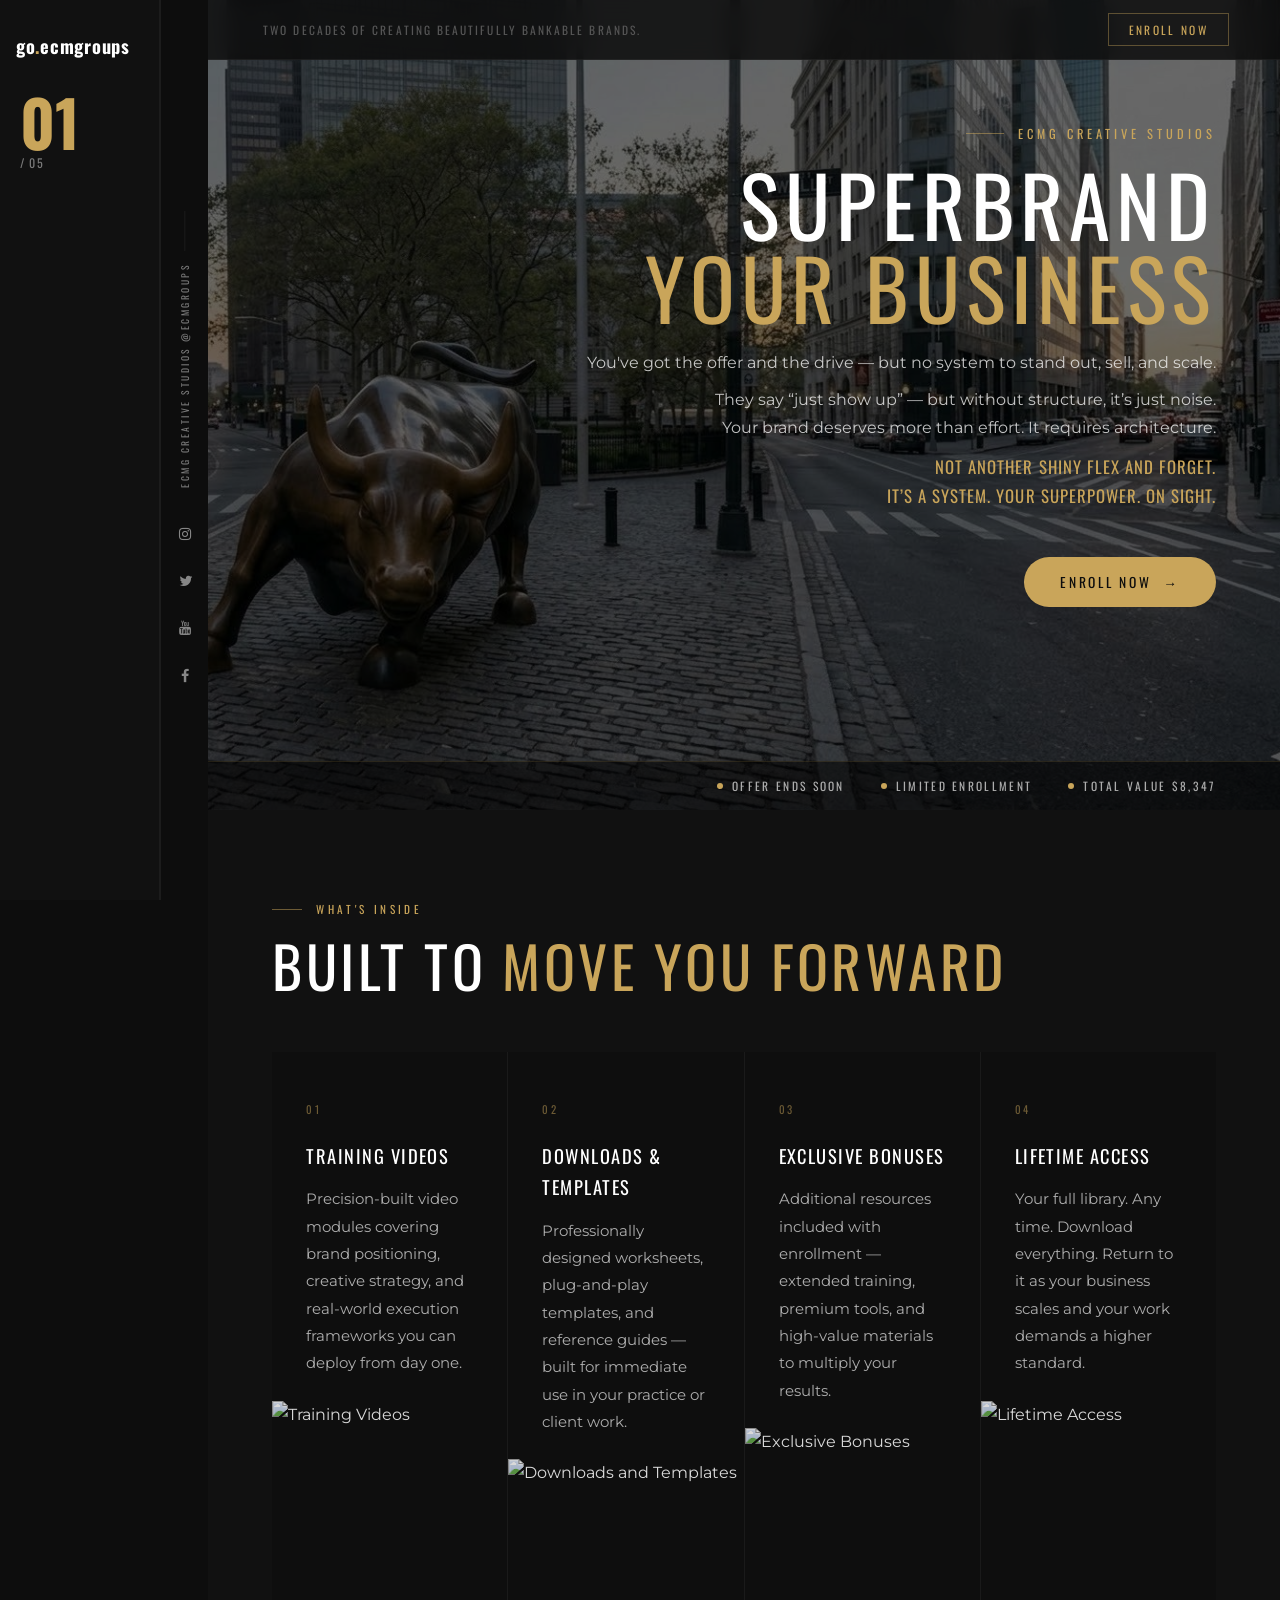
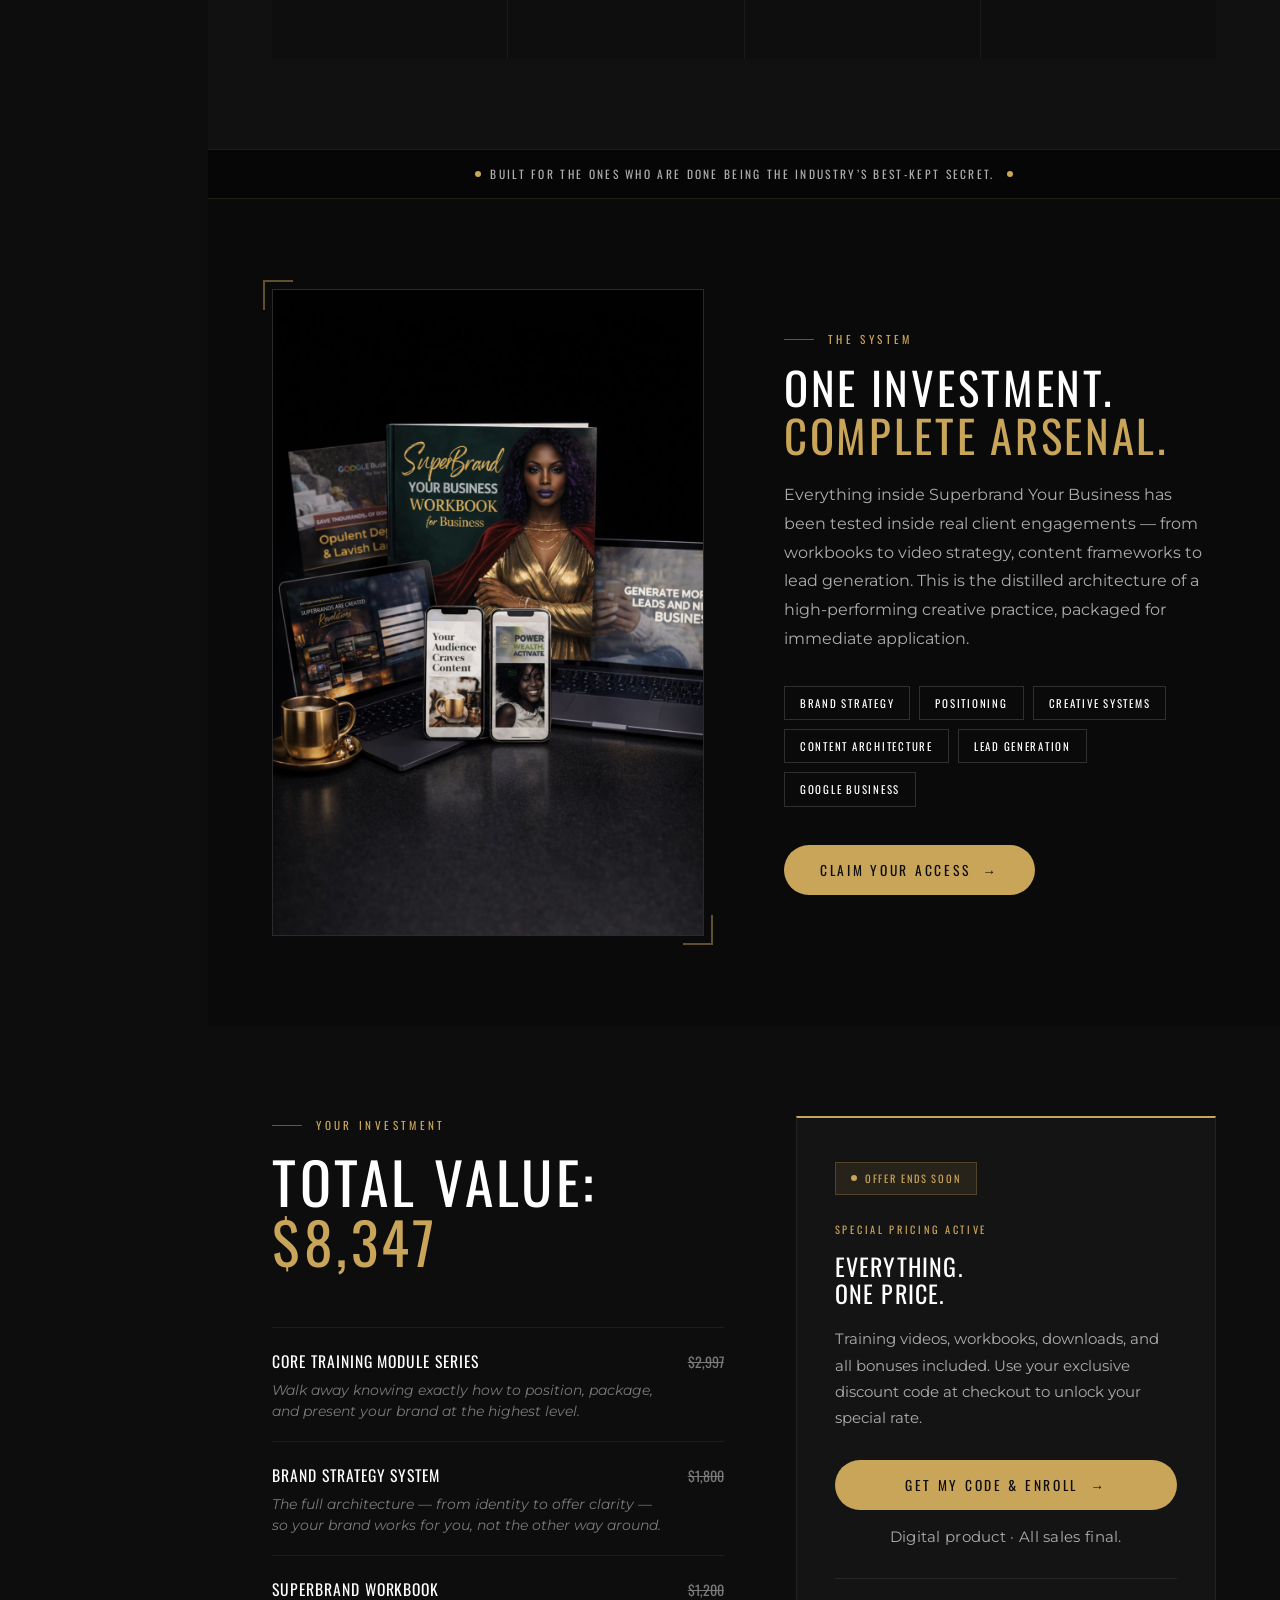
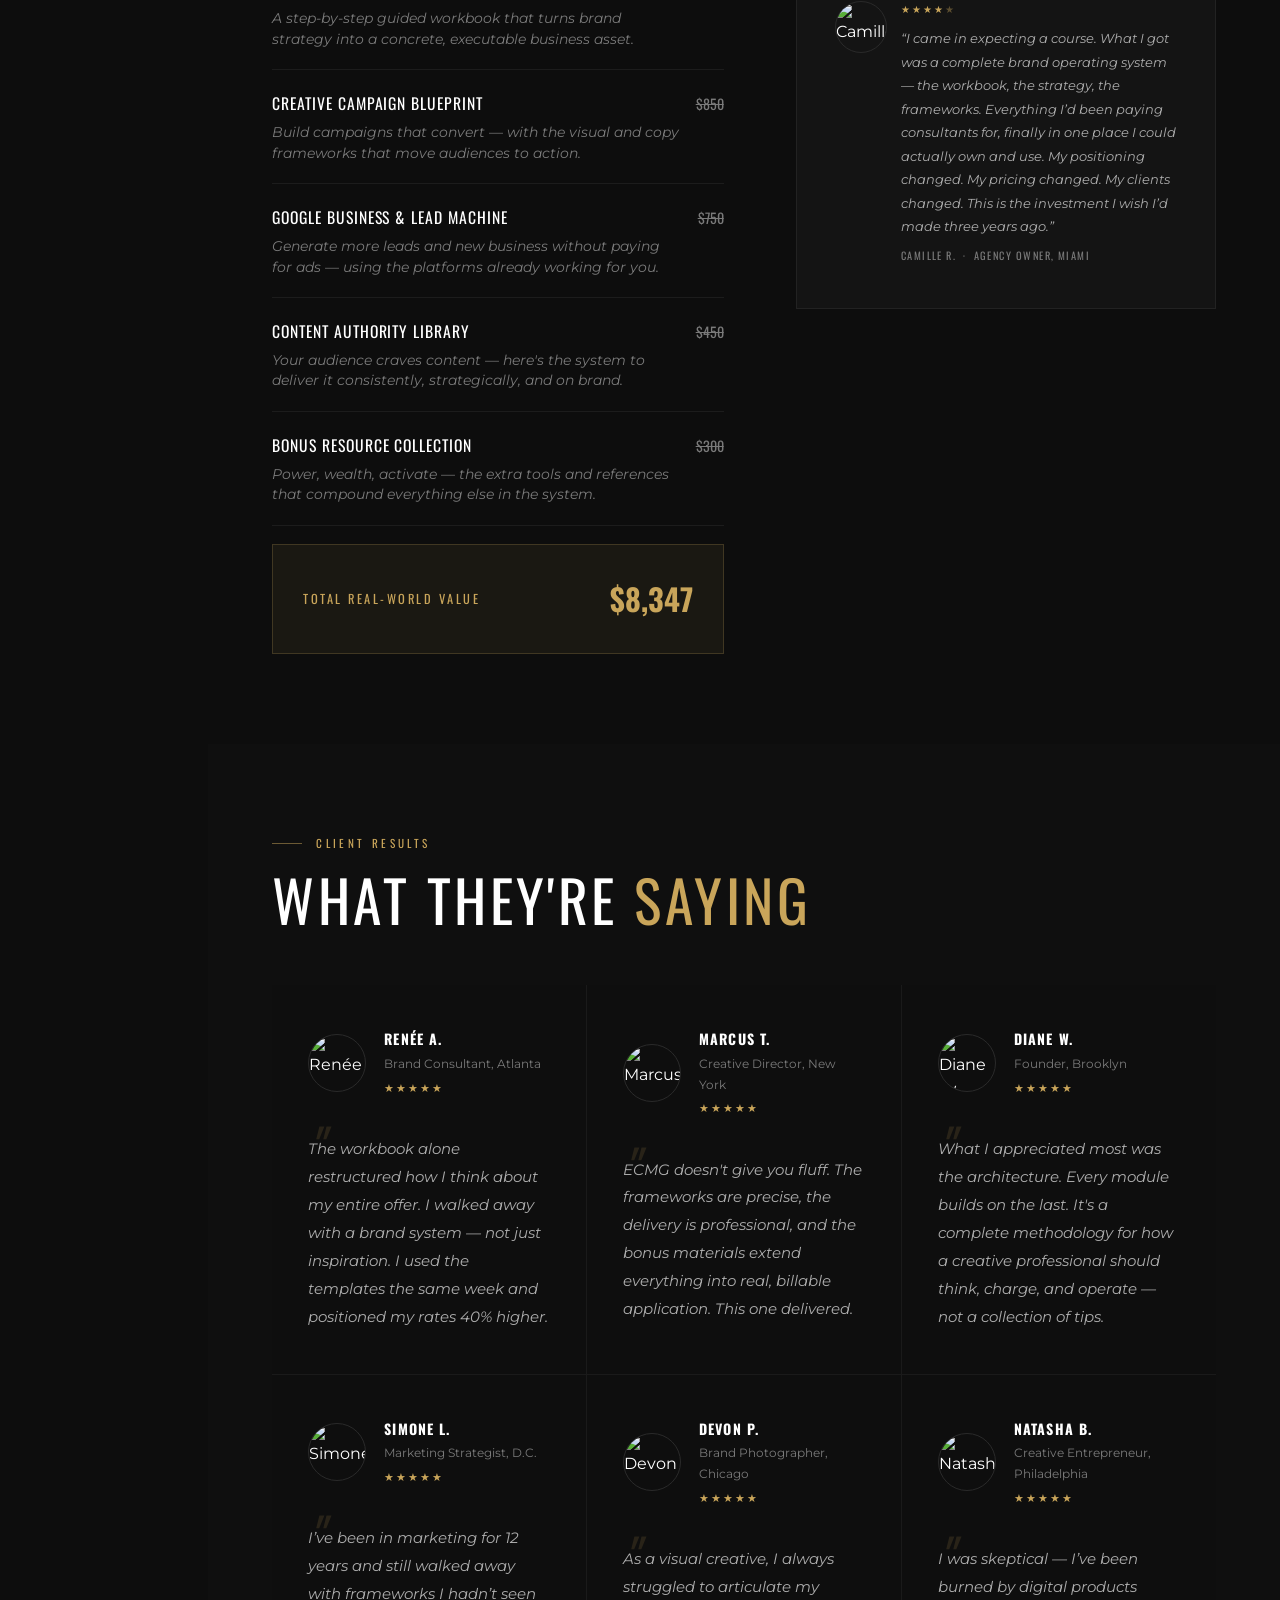
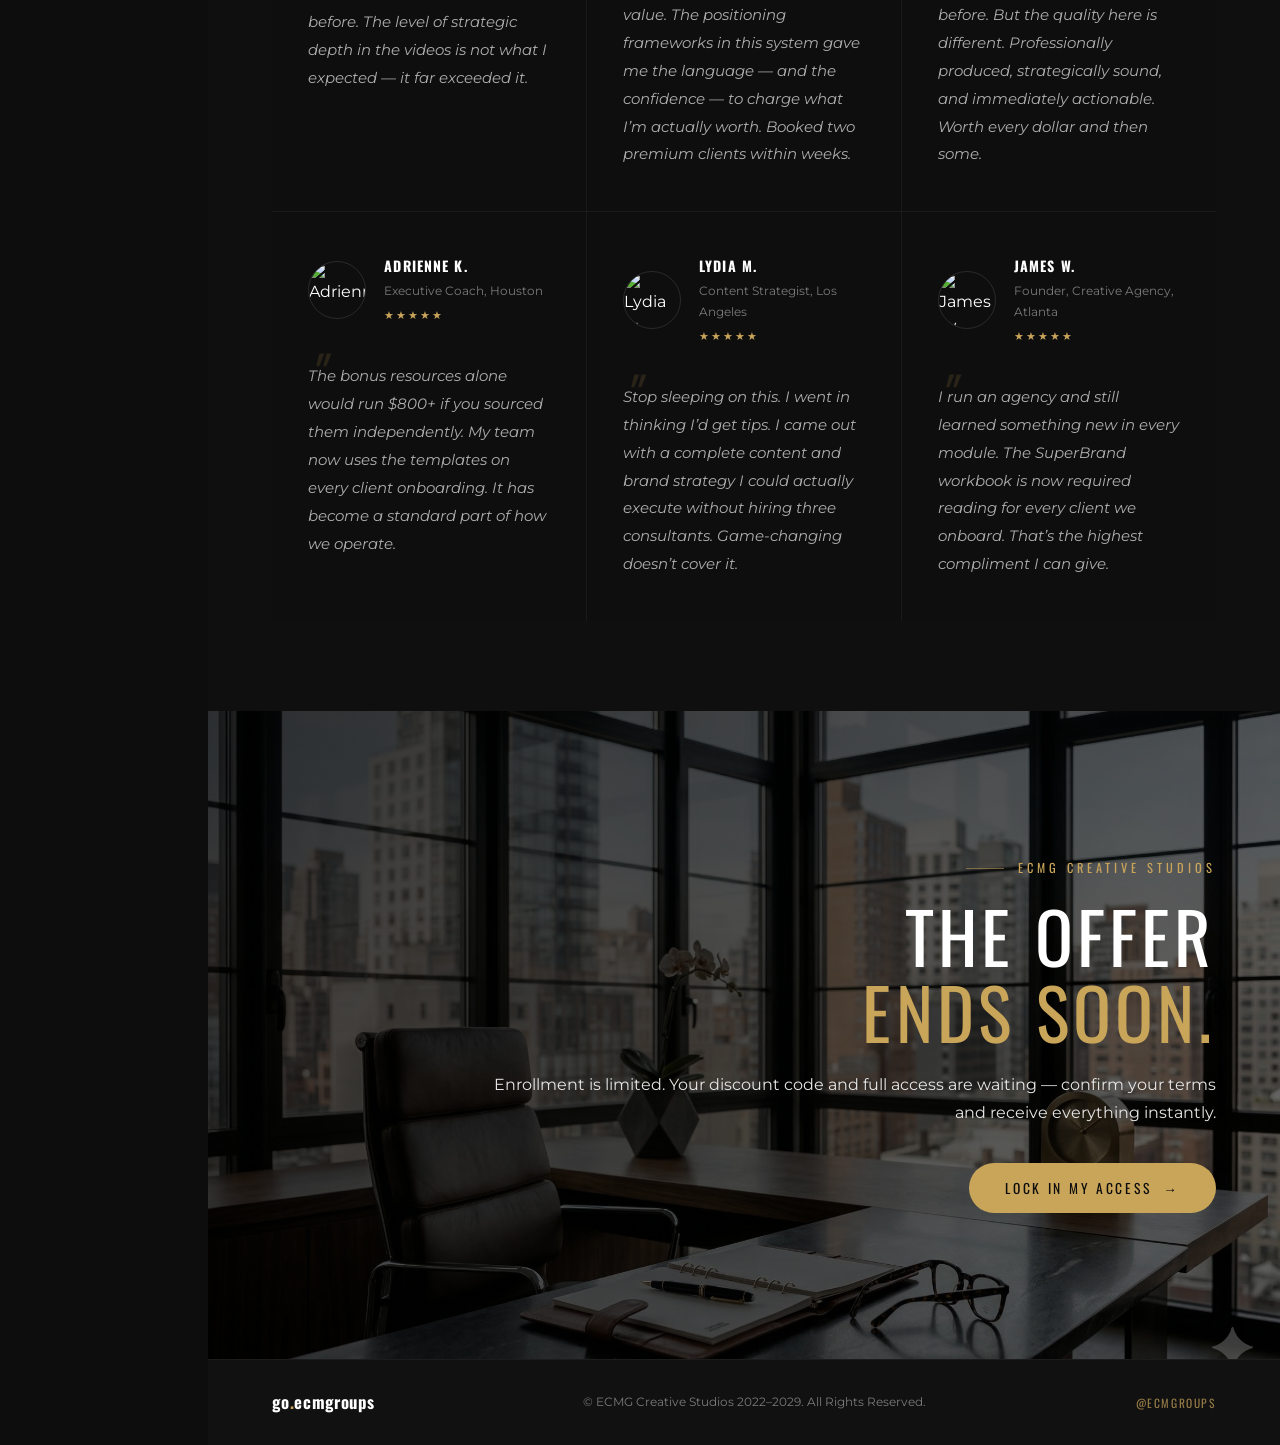
==== commit 6e90c931: "Add files via upload" ====
--- a/dctoffer.html
+++ b/dctoffer.html
@@ -3,536 +3,1075 @@
 <head>
 <meta charset="utf-8">
 <meta name="viewport" content="width=device-width, initial-scale=1">
-<title>Digital Creative Training — ECMG Creative Studios</title>
-<link href="https://fonts.googleapis.com/css2?family=Oswald:wght@200;300;400;600;700&family=Montserrat:wght@300;400;500;600&display=swap" rel="stylesheet">
+<title>Superbrand Your Business — ECMG Creative Studios</title>
+<link href="https://fonts.googleapis.com/css?family=Oswald:300,400,700" rel="stylesheet">
+<link href="https://fonts.googleapis.com/css?family=Montserrat:400,700" rel="stylesheet">
+<link rel="stylesheet" href="https://cdnjs.cloudflare.com/ajax/libs/font-awesome/4.7.0/css/font-awesome.min.css">
 <style>
-:root {
-  --gold: #C9A55A;
-  --black: #0D0D0D;
-  --panel: #141414;
-  --panel-border: #1E1E1E;
-  --white: #FFFFFF;
-  --off-white: #E8E8E8;
-  --gray: #777777;
-  --gray-mid: #AAAAAA;
-  --font-d: 'Oswald', sans-serif;
-  --font-b: 'Montserrat', sans-serif;
-  --panel-w: 158px;
-}
+/* ═══════════════════════════════════════════
+   RESET + BASE
+═══════════════════════════════════════════ */
 *,*::before,*::after{box-sizing:border-box;margin:0;padding:0;}
 html{scroll-behavior:smooth;}
-body{background:var(--black);color:var(--white);font-family:var(--font-b);overflow-x:hidden;}
-
-/* ── LEFT PANEL ── */
-.side-panel{
-  position:fixed;left:0;top:0;bottom:0;width:var(--panel-w);
-  background:var(--panel);border-right:1px solid var(--panel-border);
-  z-index:200;display:flex;flex-direction:column;
-  align-items:center;justify-content:space-between;padding:28px 0 32px;
-}
-.brand-mark{
-  font-family:var(--font-d);font-size:1.1rem;font-weight:700;
-  letter-spacing:0.04em;color:var(--white);text-decoration:none;
-  padding:0 18px;
-}
-.brand-mark span{color:var(--gold);}
-.panel-mid{display:flex;flex-direction:column;align-items:center;gap:0;flex:1;justify-content:center;}
-.slide-counter{display:flex;flex-direction:column;align-items:flex-start;padding:0 22px;margin-bottom:24px;}
-.slide-num{font-family:var(--font-d);font-size:3.6rem;font-weight:700;color:var(--gold);line-height:1;letter-spacing:-0.02em;}
-.slide-total{font-family:var(--font-d);font-size:0.7rem;color:var(--gray);letter-spacing:0.1em;}
-.panel-divider{width:1px;height:60px;background:var(--panel-border);margin:12px 0;}
-.panel-label{
-  writing-mode:vertical-rl;transform:rotate(180deg);
-  font-family:var(--font-d);font-size:0.58rem;letter-spacing:0.24em;
-  text-transform:uppercase;color:var(--gray);white-space:nowrap;
-}
-.panel-socials{display:flex;flex-direction:column;align-items:center;gap:22px;}
-.panel-socials a{color:var(--white);opacity:0.5;text-decoration:none;transition:opacity 0.2s;display:flex;align-items:center;justify-content:center;}
-.panel-socials a:hover{opacity:1;}
-.icon-svg{width:18px;height:18px;fill:none;stroke:var(--white);stroke-width:1.5;stroke-linecap:round;stroke-linejoin:round;}
-
-/* ── TOP NAV ── */
-.top-nav{
-  position:fixed;top:0;left:var(--panel-w);right:0;height:60px;
-  z-index:199;display:flex;align-items:center;justify-content:space-between;
-  padding:0 5%;background:rgba(13,13,13,0.88);backdrop-filter:blur(10px);
+body{
+  background:#0D0D0D;color:#fff;
+  font-family:'Montserrat',sans-serif;
+  font-size:16px;line-height:1.7;
+  overflow-x:hidden;
+}
+
+/* ═══════════════════════════════════════════
+   SITE COLOURS
+═══════════════════════════════════════════ */
+:root{
+  --gold:#C9A55A;
+  --black:#0D0D0D;
+  --panel-bg:#111;
+  --panel-border:#1C1C1C;
+  --gray:#7A7A7A;
+  --gray-mid:#ADADAD;
+  --white:#FFFFFF;
+  --off-white:#E6E6E6;
+  --font-d:'Oswald',sans-serif;
+  --font-b:'Montserrat',sans-serif;
+  --bw:160px;  /* brand panel width */
+}
+
+/* ═══════════════════════════════════════════
+   BRAND PANEL (LEFT FIXED)
+═══════════════════════════════════════════ */
+.brand-panel{
+  position:fixed;
+  left:0;top:0;bottom:0;
+  width:var(--bw);
+  background:var(--panel-bg);
+  border-right:1px solid var(--panel-border);
+  z-index:300;
+  display:flex;flex-direction:column;
+  align-items:center;
+  padding:30px 0 28px;
+  gap:0;
+}
+.brand-panel .brand{
+  font-family:var(--font-d);
+  font-size:1.15rem;font-weight:700;
+  letter-spacing:0.04em;
+  color:var(--white);text-decoration:none;
+  padding:0 16px;
+  align-self:flex-start;
+}
+.brand-panel .brand .text-primary{color:var(--gold);}
+.brand-name{display:none;} /* hidden in original */
+.slide-number{
+  align-self:flex-start;
+  padding:0 20px;
+  margin-top:28px;
+}
+.current-number{
+  font-family:var(--font-d);
+  font-size:4rem;font-weight:700;
+  color:var(--gold);line-height:1;
+  display:block;
+}
+.current-number .count{font-size:4rem;}
+.slide-number sup{
+  font-family:var(--font-d);
+  font-size:0.75rem;color:var(--gray);
+  letter-spacing:0.1em;
+}
+.vertical-panel{
+  position:fixed;
+  left:var(--bw);top:0;bottom:0;
+  width:1px;background:var(--panel-border);
+  z-index:299;
+}
+.vertical-panel-content{
+  position:fixed;
+  left:var(--bw);top:0;bottom:0;
+  width:48px;
+  z-index:298;
+  display:flex;flex-direction:column;
+  align-items:center;
+  justify-content:center;
+  gap:20px;
+  padding-left:2px;
+}
+.vertical-panel-info{
+  writing-mode:vertical-rl;
+  transform:rotate(180deg);
+  display:flex;align-items:center;gap:12px;
+}
+.vertical-panel-title{
+  font-family:var(--font-d);
+  font-size:0.6rem;letter-spacing:0.26em;
+  text-transform:uppercase;color:var(--gray);
+  white-space:nowrap;
+}
+.vertical-panel-info .line{
+  width:1px;height:40px;
+  background:var(--panel-border);
+}
+.social-list{
+  list-style:none;
+  display:flex;flex-direction:column;
+  align-items:center;gap:20px;
+  margin-top:12px;
+}
+.social-list a{
+  color:rgba(255,255,255,0.5);
+  font-size:0.9rem;
+  text-decoration:none;
+  transition:color 0.2s;
+}
+.social-list a:hover{color:var(--white);}
+
+/* ═══════════════════════════════════════════
+   HEADER-PHONE + DESKTOP NAV
+═══════════════════════════════════════════ */
+.header-phone{display:none;}
+.navbar-desctop{
+  position:fixed;
+  top:0;left:calc(var(--bw) + 48px);right:0;
+  height:60px;z-index:296;
+  background:rgba(13,13,13,0.86);
+  backdrop-filter:blur(10px);
   border-bottom:1px solid rgba(255,255,255,0.05);
-}
-.nav-phone{font-family:var(--font-d);font-size:0.78rem;letter-spacing:0.14em;color:var(--gray-mid);}
-.nav-links{display:flex;gap:36px;list-style:none;}
-.nav-links a{font-family:var(--font-d);font-size:0.72rem;letter-spacing:0.2em;text-transform:uppercase;color:var(--gray);text-decoration:none;transition:color 0.2s;}
-.nav-links a:hover{color:var(--white);}
-.nav-enroll{
-  font-family:var(--font-d);font-size:0.68rem;font-weight:600;letter-spacing:0.2em;
-  text-transform:uppercase;color:var(--gold);border:1px solid rgba(201,165,90,0.4);
-  padding:7px 18px;transition:all 0.3s;background:none;cursor:pointer;
-}
-.nav-enroll:hover{background:var(--gold);color:var(--black);}
-
-/* ── SITE BODY ── */
-.site-body{margin-left:var(--panel-w);}
-
-/* ── SLIDES ── */
-.slide{min-height:100vh;position:relative;display:flex;align-items:center;overflow:hidden;}
-.slide-bg{position:absolute;inset:0;background-size:cover;background-position:center;z-index:0;}
-.slide-bg::after{content:'';position:absolute;inset:0;background:rgba(0,0,0,0.55);}
-.slide-bg.dark::after{background:linear-gradient(135deg,rgba(0,0,0,0.72) 0%,rgba(0,0,0,0.42) 100%);}
-.slide-content{position:relative;z-index:2;width:100%;padding:100px 6% 80px;}
-
-/* ── HERO ── */
-.hero-slide .slide-bg{
-  background-image:
-    linear-gradient(135deg,rgba(0,0,0,0.65) 0%,rgba(0,0,0,0.35) 100%),
-    url('https://images.unsplash.com/photo-1497366216548-37526070297c?w=1600&q=80&fit=crop');
-}
-.hero-content{max-width:780px;margin-left:auto;text-align:right;}
-.slide-eyebrow{
-  font-family:var(--font-d);font-size:0.65rem;letter-spacing:0.32em;
-  text-transform:uppercase;color:var(--gold);margin-bottom:20px;
-  display:flex;align-items:center;justify-content:flex-end;gap:12px;
-}
-.slide-eyebrow::before{content:'';width:36px;height:1px;background:var(--gold);opacity:0.5;}
+  display:flex;align-items:center;
+  justify-content:space-between;
+  padding:0 4%;
+}
+.navbar-desctop-menu{
+  list-style:none;
+  display:flex;gap:34px;
+  align-items:center;
+}
+.navbar-desctop-menu a{
+  font-family:var(--font-d);
+  font-size:0.75rem;font-weight:400;
+  letter-spacing:0.2em;text-transform:uppercase;
+  color:var(--gray);text-decoration:none;
+  transition:color 0.2s;
+}
+.navbar-desctop-menu a:hover,
+.navbar-desctop-menu li.active a{color:var(--white);}
+.btn-enroll{
+  font-family:var(--font-d);
+  font-size:0.72rem;font-weight:400;
+  letter-spacing:0.2em;text-transform:uppercase;
+  color:var(--gold);border:1px solid rgba(201,165,90,0.4);
+  padding:7px 20px;background:none;cursor:pointer;
+  transition:all 0.3s;margin-left:28px;
+}
+.btn-enroll:hover{background:var(--gold);color:var(--black);}
+
+/* ═══════════════════════════════════════════
+   LAYOUT WRAPPER
+═══════════════════════════════════════════ */
+.layout{margin-left:calc(var(--bw) + 48px);}
+
+/* ═══════════════════════════════════════════
+   HERO SLIDER  (accordion slotzoom effect)
+═══════════════════════════════════════════ */
+.hero-slider{
+  position:relative;
+  width:100%;
+  height:calc(100vh - 90px);
+  min-height:520px;
+  overflow:hidden;
+}
+.hero-bg{
+  position:absolute;inset:0;
+  background:
+    url('[data-uri]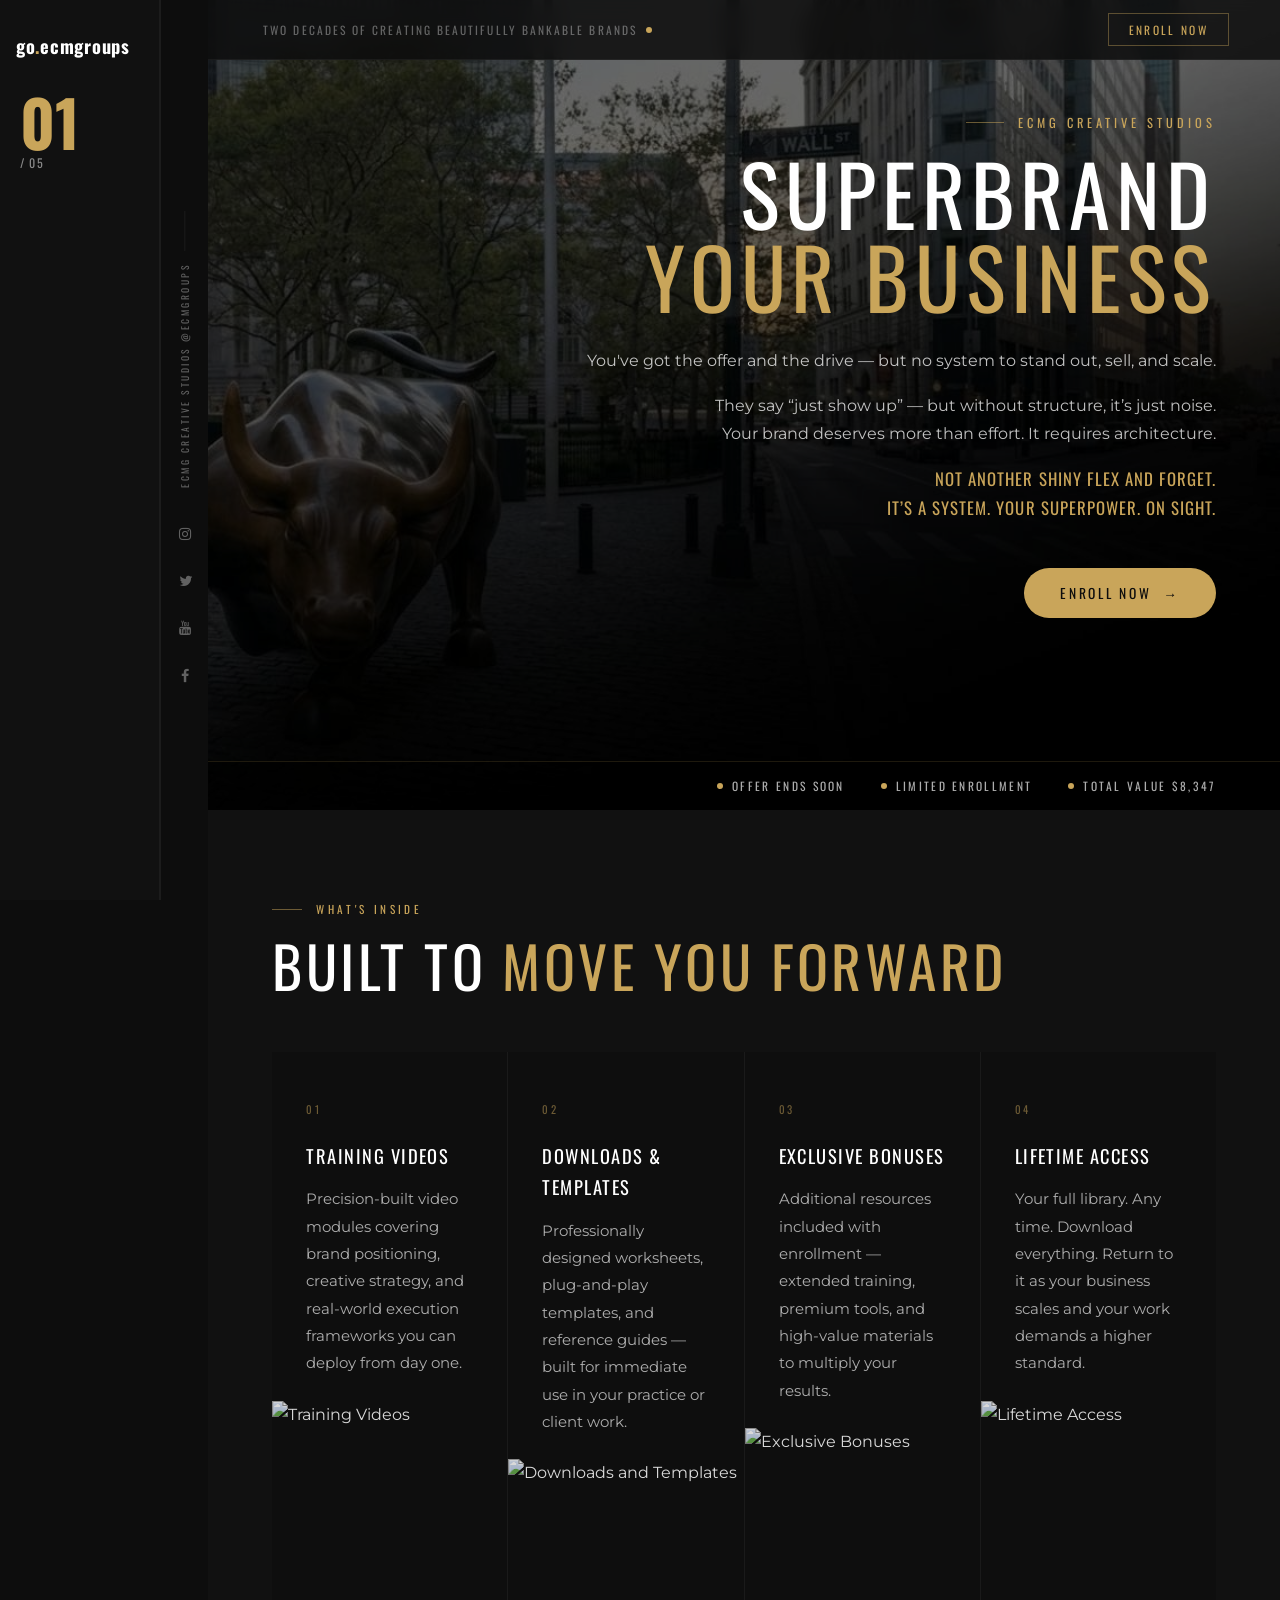
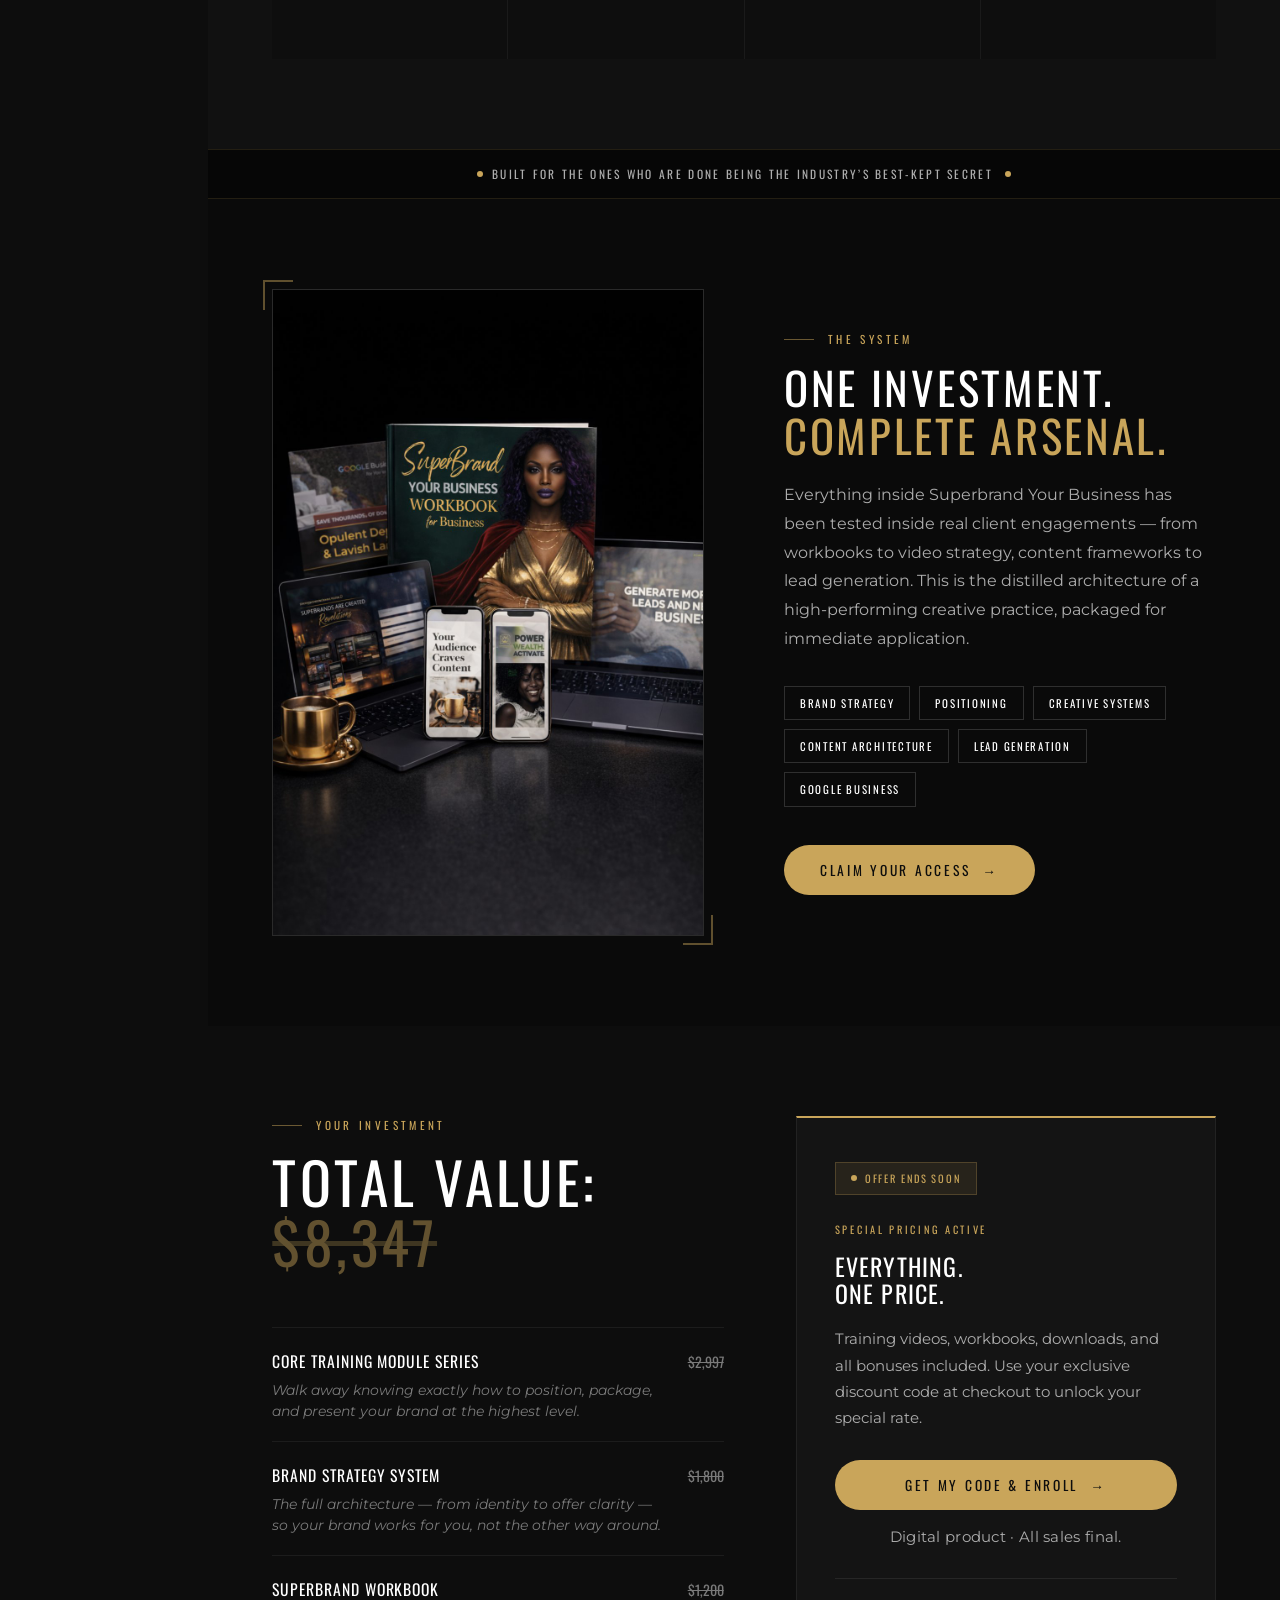
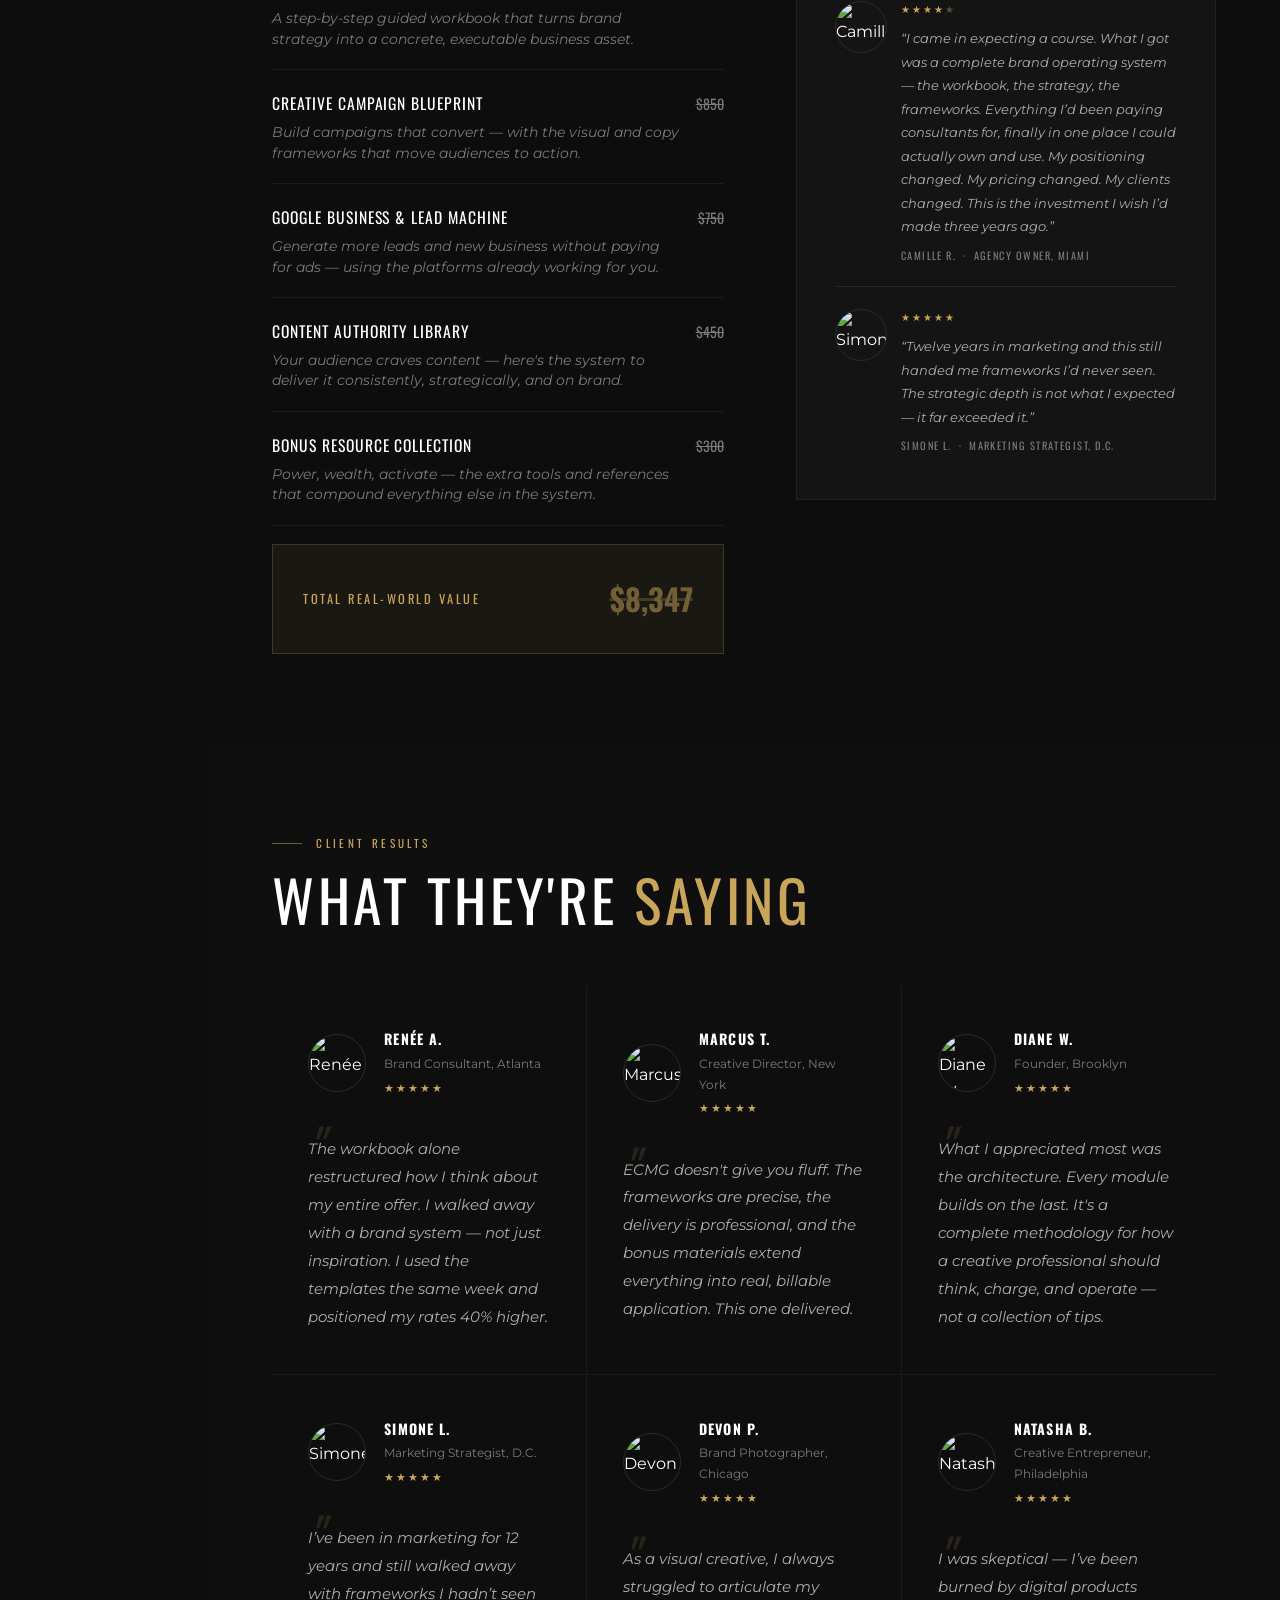
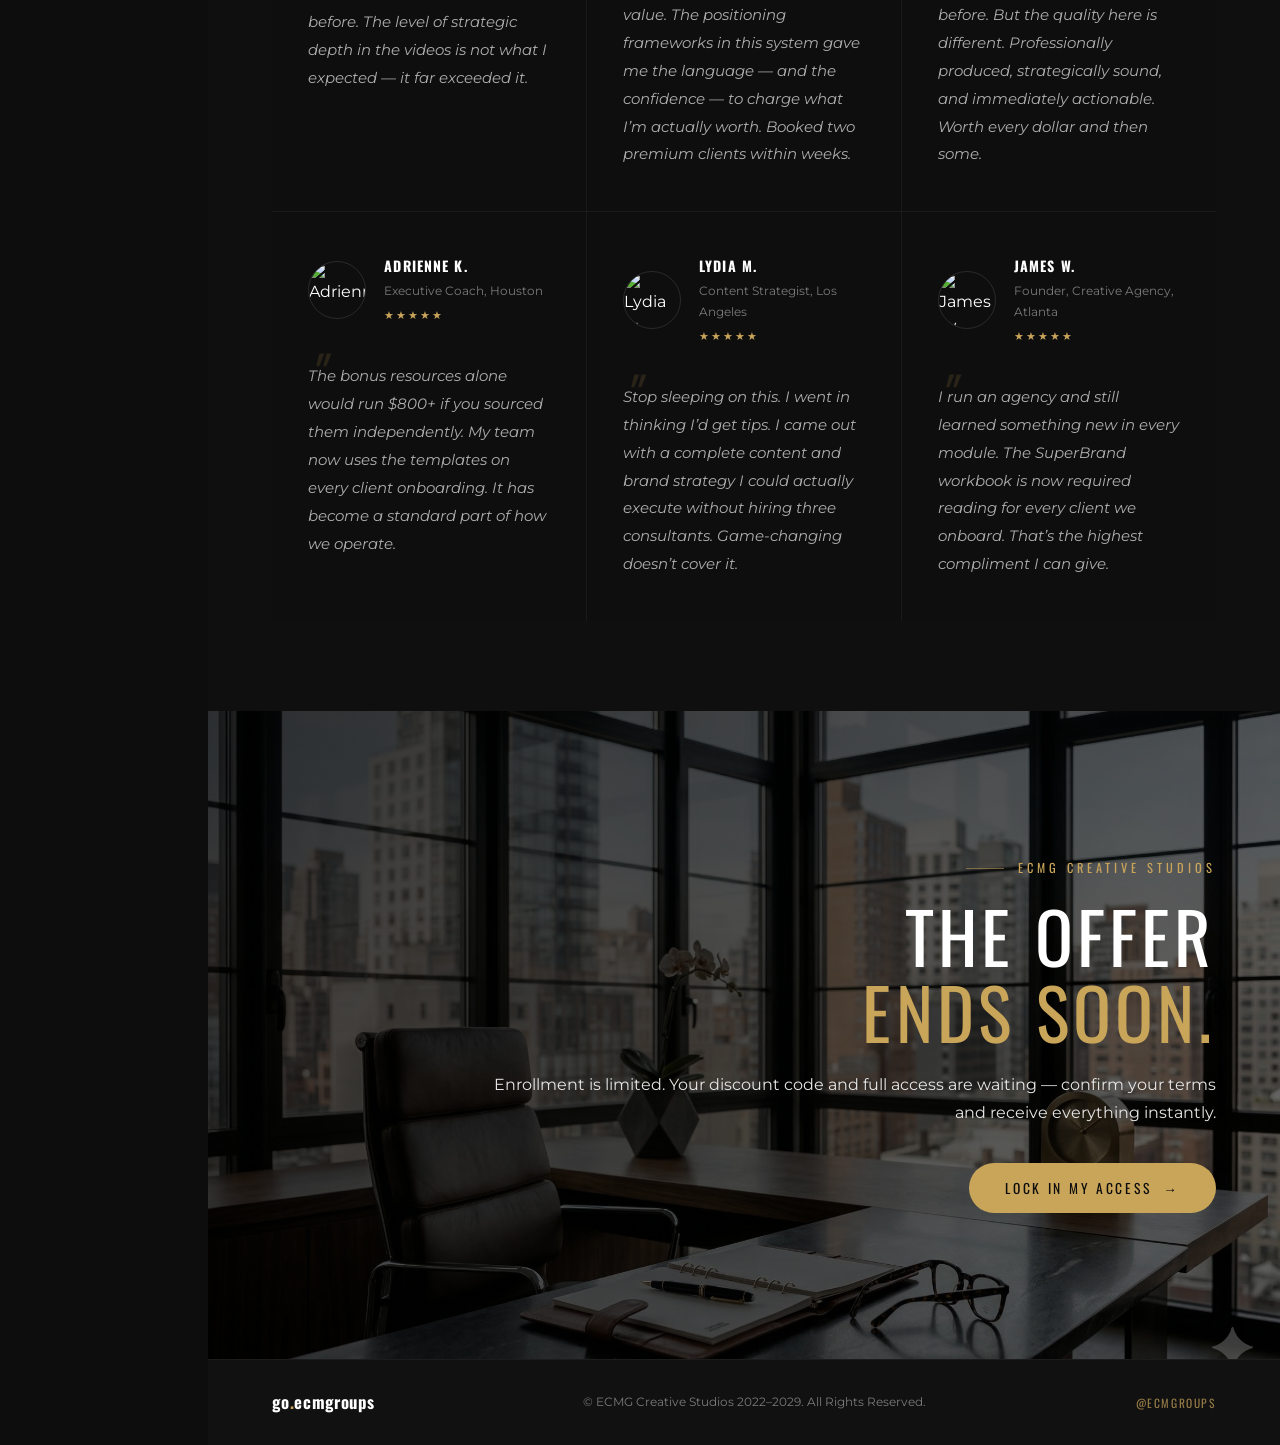
==== commit 4f16eb88: "Add files via upload" ====
--- a/dctoffer.html
+++ b/dctoffer.html
@@ -1,6 +1,8 @@
 <!DOCTYPE html>
 <html lang="en">
 <head>
+  <link rel="shortcut icon" href="favicon.png">
+  <link rel="apple-touch-icon" href="apple-touch-icon.png">
 <meta charset="utf-8">
 <meta name="viewport" content="width=device-width, initial-scale=1">
 <title>Superbrand Your Business — ECMG Creative Studios</title>
@@ -76,7 +78,8 @@
 .current-number .count{font-size:4rem;}
 .slide-number sup{
   font-family:var(--font-d);
-  font-size:0.75rem;color:var(--gray);
+  font-size:0.75rem;color:var(--white);
+  opacity:0.5;
   letter-spacing:0.1em;
 }
 .vertical-panel{
@@ -104,7 +107,7 @@
 .vertical-panel-title{
   font-family:var(--font-d);
   font-size:0.6rem;letter-spacing:0.26em;
-  text-transform:uppercase;color:var(--gray);
+  text-transform:uppercase;color:rgba(255,255,255,0.35);
   white-space:nowrap;
 }
 .vertical-panel-info .line{
@@ -118,7 +121,7 @@
   margin-top:12px;
 }
 .social-list a{
-  color:rgba(255,255,255,0.5);
+  color:rgba(255,255,255,0.35);
   font-size:0.9rem;
   text-decoration:none;
   transition:color 0.2s;
@@ -181,9 +184,12 @@
 }
 .hero-bg{
   position:absolute;inset:0;
+  background-attachment:fixed;
   background:
-    url('[data-uri]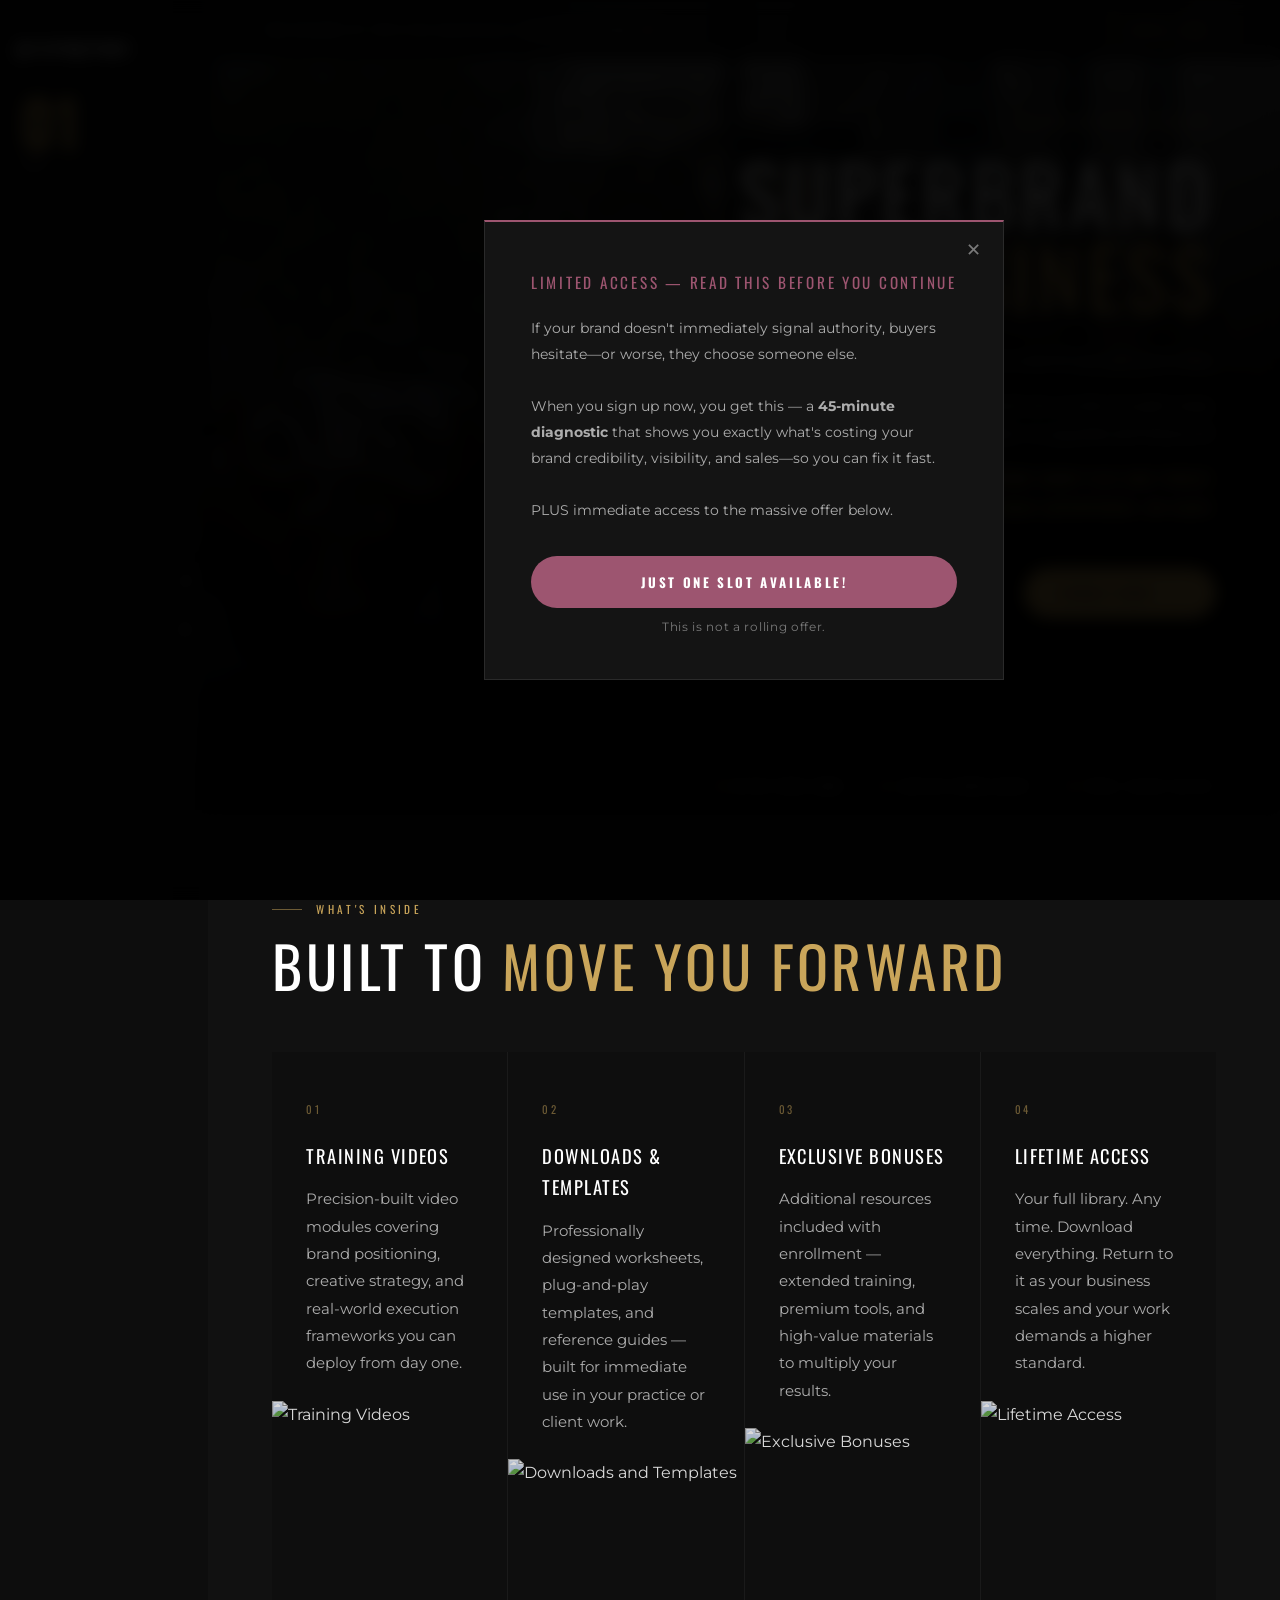
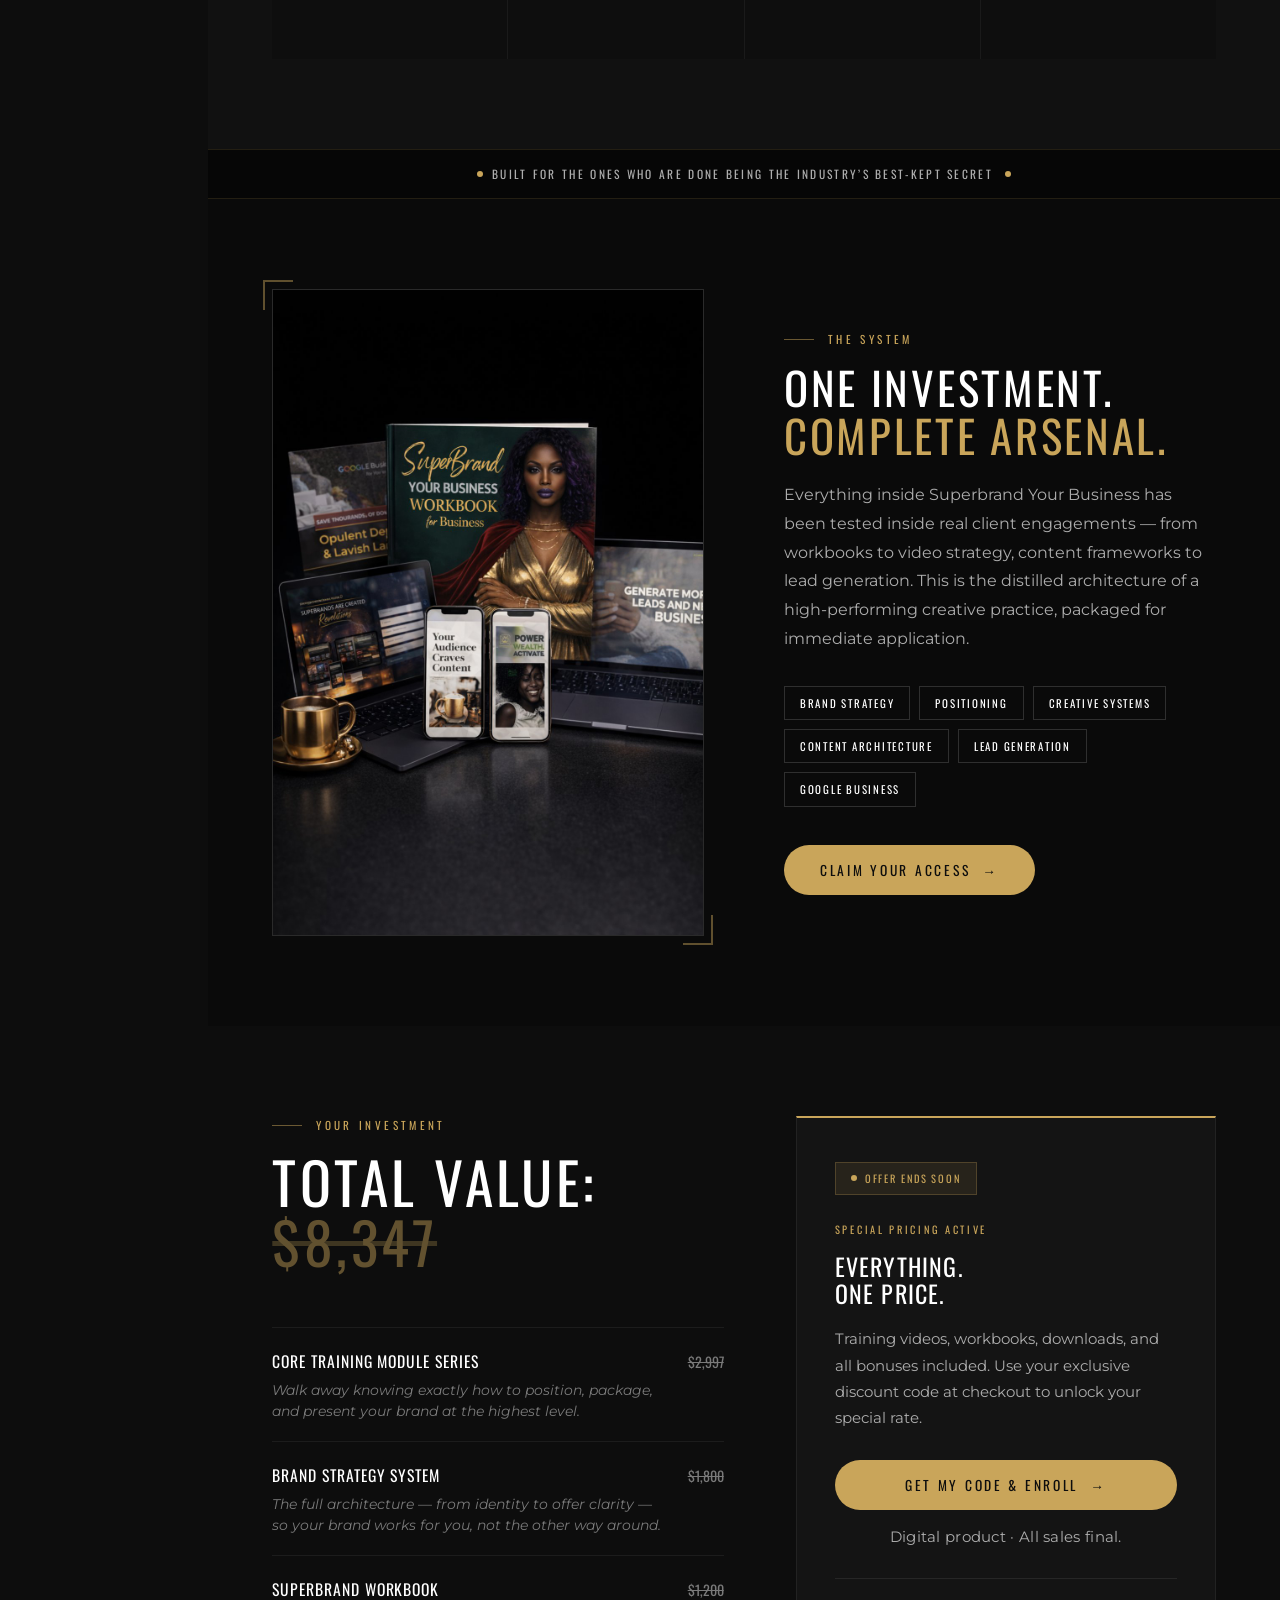
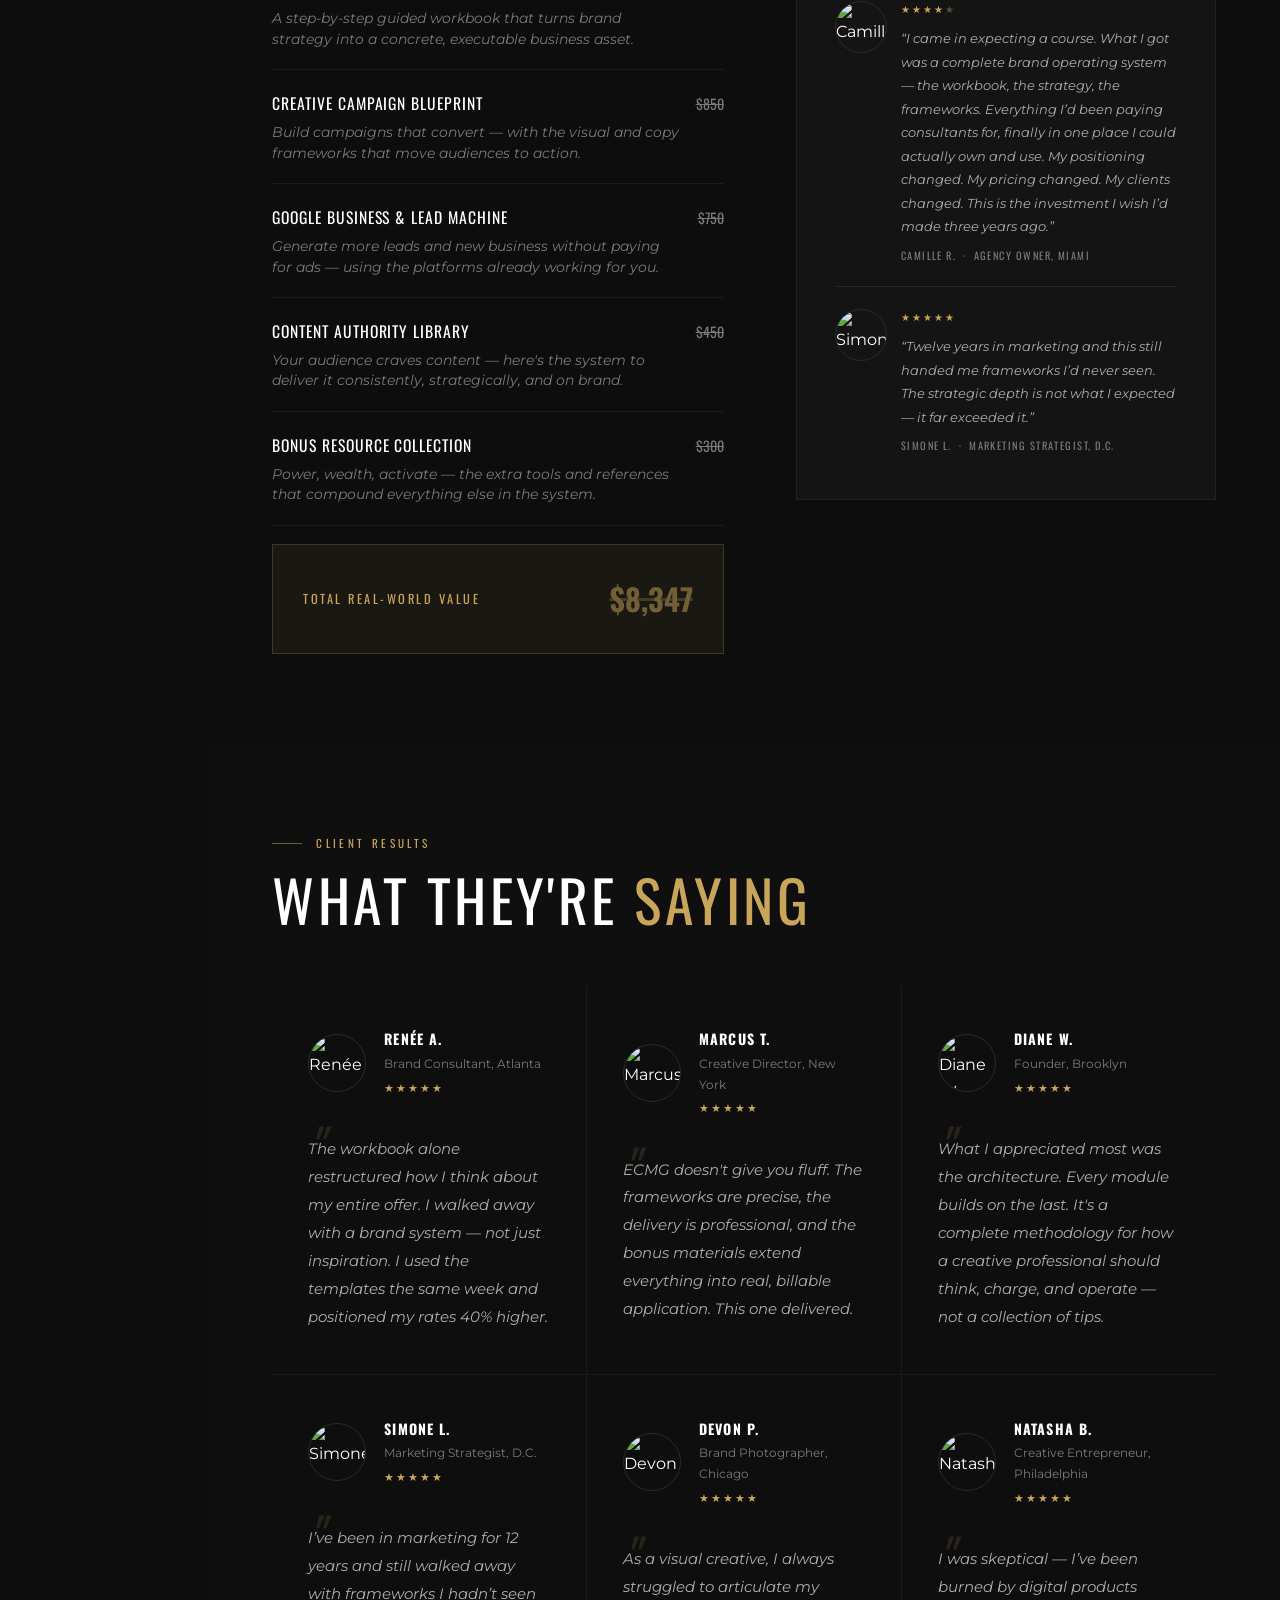
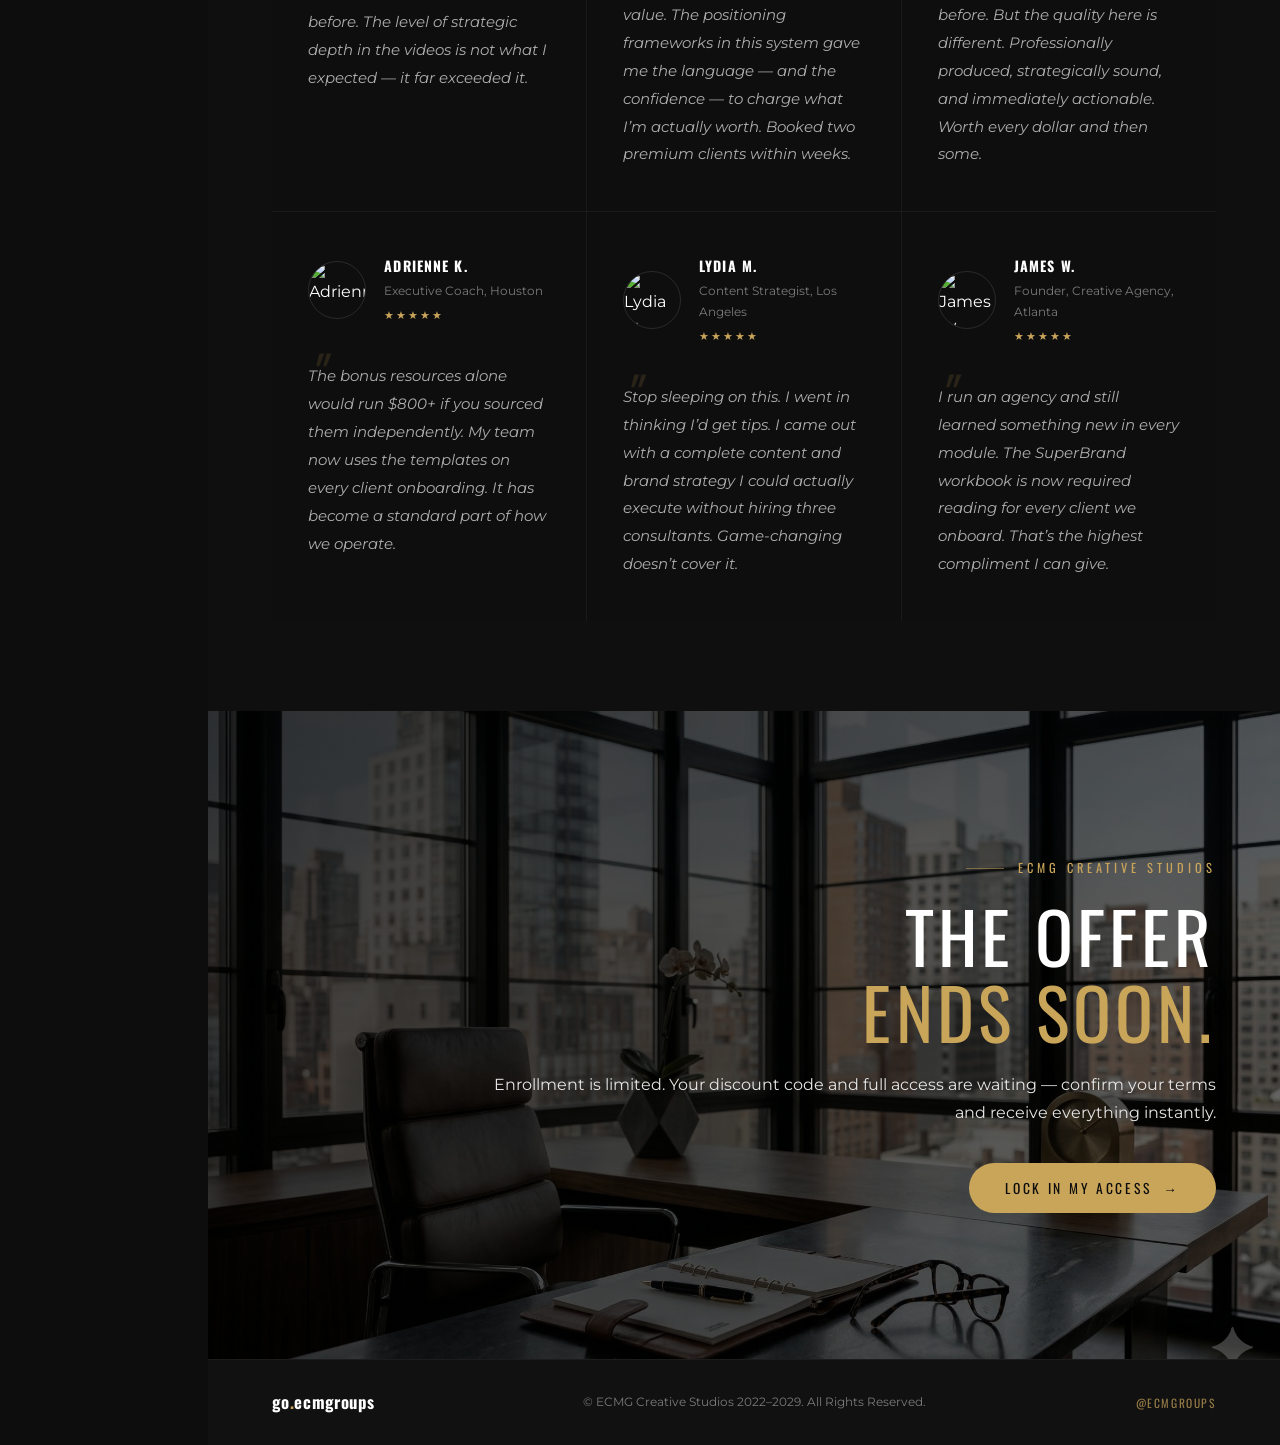
==== commit bfc0220a: "Add files via upload" ====
--- a/dctoffer.html
+++ b/dctoffer.html
@@ -661,11 +661,11 @@
 .check-block label{font-size:0.88rem;color:var(--gray-mid);line-height:1.7;cursor:pointer;}
 .check-block label strong{color:var(--white);}
 .modal-pill{
-  width:100%;font-family:var(--font-d);font-size:0.82rem;font-weight:700;
+  display:block;width:100%;font-family:var(--font-d);font-size:0.82rem;font-weight:700;
   letter-spacing:0.2em;text-transform:uppercase;
   background:var(--gold);color:var(--black);padding:16px;
   border:none;border-radius:40px;cursor:pointer;transition:all 0.3s;
-  opacity:0.3;pointer-events:none;
+  opacity:0.3;pointer-events:none;text-decoration:none;text-align:center;
 }
 .modal-pill.on{opacity:1;pointer-events:all;}
 .modal-pill.on:hover{background:#DDB96A;transform:translateY(-1px);}
@@ -696,6 +696,50 @@
 }
 .kofi-pill:hover{background:#DDB96A;transform:translateY(-1px);}
 .modal-sub{font-size:0.77rem;color:var(--gray);text-align:center;margin-top:12px;}
+
+/* ═══════════════════════════════════════════
+   INTRO ON-LOAD POPUP
+═══════════════════════════════════════════ */
+.intro-overlay{
+  display:none;position:fixed;inset:0;z-index:600;
+  background:rgba(0,0,0,0.92);backdrop-filter:blur(8px);
+  align-items:center;justify-content:center;
+  padding:20px 20px 20px calc(var(--bw) + 68px);
+}
+.intro-overlay.active{display:flex;}
+.intro-modal{
+  background:#141414;border:1px solid #2A2A2A;border-top:2px solid #9d5570;
+  max-width:520px;width:100%;position:relative;
+  animation:modalIn 0.42s cubic-bezier(0.16,1,0.3,1) forwards;
+  padding:48px 46px 42px;
+}
+.intro-close{
+  position:absolute;top:18px;right:22px;
+  background:none;border:none;color:var(--gray);font-size:1.1rem;cursor:pointer;transition:color 0.2s;
+}
+.intro-close:hover{color:var(--white);}
+.intro-eyebrow{
+  font-family:var(--font-d);font-size:0.95rem;letter-spacing:0.18em;
+  text-transform:uppercase;color:#9d5570;margin-bottom:22px;line-height:1.6;
+}
+.intro-body{
+  font-size:0.9rem;color:var(--gray-mid);line-height:1.8;margin-bottom:32px;
+}
+.intro-pill{
+  width:100%;font-family:var(--font-d);font-size:0.82rem;font-weight:700;
+  letter-spacing:0.2em;text-transform:uppercase;
+  background:#9d5570;color:#fff;padding:16px;
+  border:none;border-radius:40px;cursor:pointer;transition:all 0.3s;
+}
+.intro-pill:hover{background:#b56282;transform:translateY(-1px);}
+.intro-fine{
+  font-size:0.72rem;color:var(--gray);text-align:center;margin-top:10px;
+  letter-spacing:0.06em;
+}
+@media(max-width:860px){
+  .intro-overlay{padding:20px;}
+  .intro-modal{padding:36px 26px 32px;}
+}
 
 /* ═══════════════════════════════════════════
    RESPONSIVE
@@ -1248,6 +1292,17 @@
   </div>
 </div><!-- /layout -->
 
+<!-- ══ ON-LOAD POPUP ══ -->
+<div class="intro-overlay" id="introPopup">
+  <div class="intro-modal">
+    <button class="intro-close" onclick="closeIntro()">✕</button>
+    <div class="intro-eyebrow">LIMITED ACCESS — READ THIS BEFORE YOU CONTINUE</div>
+    <p class="intro-body">If your brand doesn't immediately signal authority, buyers hesitate—or worse, they choose someone else.<br><br>When you sign up now, you get this — a <strong>45-minute diagnostic</strong> that shows you exactly what's costing your brand credibility, visibility, and sales—so you can fix it fast.<br><br>PLUS immediate access to the massive offer below.</p>
+    <button class="intro-pill" onclick="closeIntro()">Just ONE SLOT available!</button>
+    <div class="intro-fine">This is not a rolling offer.</div>
+  </div>
+</div>
+
 <!-- ══ MODAL ══ -->
 <div class="modal-overlay" id="modal" onclick="handleOverlay(event)">
   <div class="modal">
@@ -1259,21 +1314,9 @@
         <p>Read and confirm the terms below before your discount code and checkout link are revealed.</p>
         <div class="check-block">
           <input type="checkbox" id="agreeCheck" onchange="toggleBtn()">
-          <label for="agreeCheck">I understand this is a <strong>digital product</strong> and all sales are <strong>final and non-refundable.</strong> No refunds, chargebacks, or exceptions. I am purchasing intentionally and agree to these terms.</label>
-        </div>
-        <button class="modal-pill" id="step1btn" onclick="goStep2()">I Agree — Reveal My Code →</button>
-      </div>
-      <div class="modal-step" id="step2">
-        <div class="modal-eyebrow">Your Exclusive Access</div>
-        <h3>Here's Your Code</h3>
-        <p>Copy the code below and apply it at checkout before completing payment to receive your special rate.</p>
-        <div class="code-box">
-          <div class="code-box-label">Your Promo Code</div>
-          <div class="code-display">DCT20</div>
-          <div class="code-hint">Copy · Apply at checkout · Do not share</div>
-          <div class="code-ends">⚡ Offer ends soon — act now</div>
-        </div>
-        <a href="https://ko-fi.com/summary/b6c3a324-5288-4f2f-9697-3aac672f562a" class="kofi-pill" target="_blank" rel="noopener noreferrer">Proceed to Checkout →</a>
+          <label for="agreeCheck">This is a <strong>focused, high-touch diagnostic</strong>. Once booked, your time is reserved, and preparation begins immediately—so <strong>all sessions are final without exception.</strong><br><br>I am purchasing intentionally and agree to these terms.</label>
+        </div>
+        <a href="https://ko-fi.com/summary/b6c3a324-5288-4f2f-9697-3aac672f562a" class="modal-pill" id="step1btn" target="_blank" rel="noopener noreferrer">Proceed to Checkout →</a>
         <p class="modal-sub">After payment, check your email for your delivery page access link.</p>
       </div>
     </div>
@@ -1281,6 +1324,16 @@
 </div>
 
 <script>
+// Intro on-load popup
+function closeIntro(){
+  document.getElementById('introPopup').classList.remove('active');
+  document.body.style.overflow='';
+}
+window.addEventListener('DOMContentLoaded', () => {
+  document.getElementById('introPopup').classList.add('active');
+  document.body.style.overflow='hidden';
+});
+
 // Slide counter
 const slides = document.querySelectorAll('[data-slide]');
 const countEl = document.getElementById('slideCount');
@@ -1303,14 +1356,12 @@
   document.getElementById('modal').classList.add('active');
   document.body.style.overflow='hidden';
   document.getElementById('step1').classList.add('active');
-  document.getElementById('step2').classList.remove('active');
   document.getElementById('agreeCheck').checked=false;
   document.getElementById('step1btn').classList.remove('on');
 }
 function closeModal(){ document.getElementById('modal').classList.remove('active'); document.body.style.overflow=''; }
 function handleOverlay(e){ if(e.target===document.getElementById('modal')) closeModal(); }
 function toggleBtn(){ document.getElementById('step1btn').classList.toggle('on', document.getElementById('agreeCheck').checked); }
-function goStep2(){ document.getElementById('step1').classList.remove('active'); document.getElementById('step2').classList.add('active'); }
 
 // Floating scroll arrows
 const floatDown = document.getElementById('floatDown');
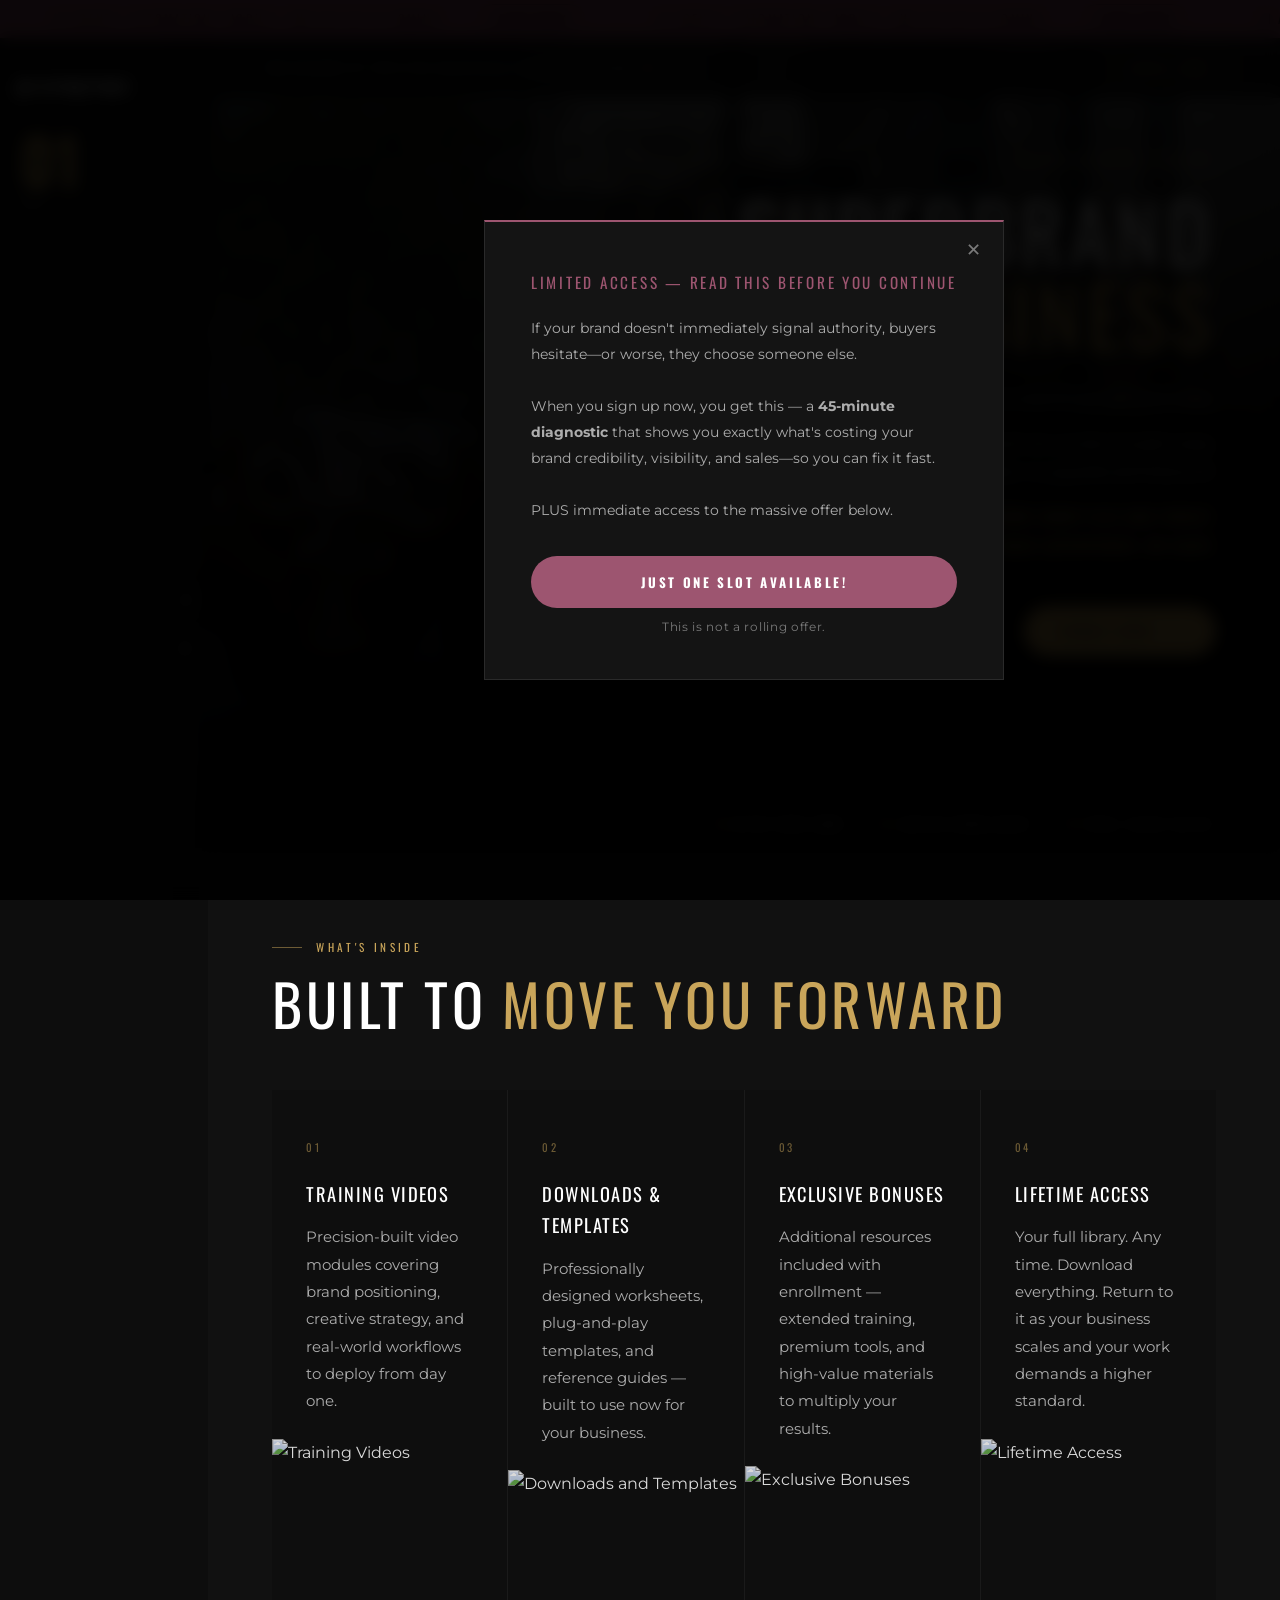
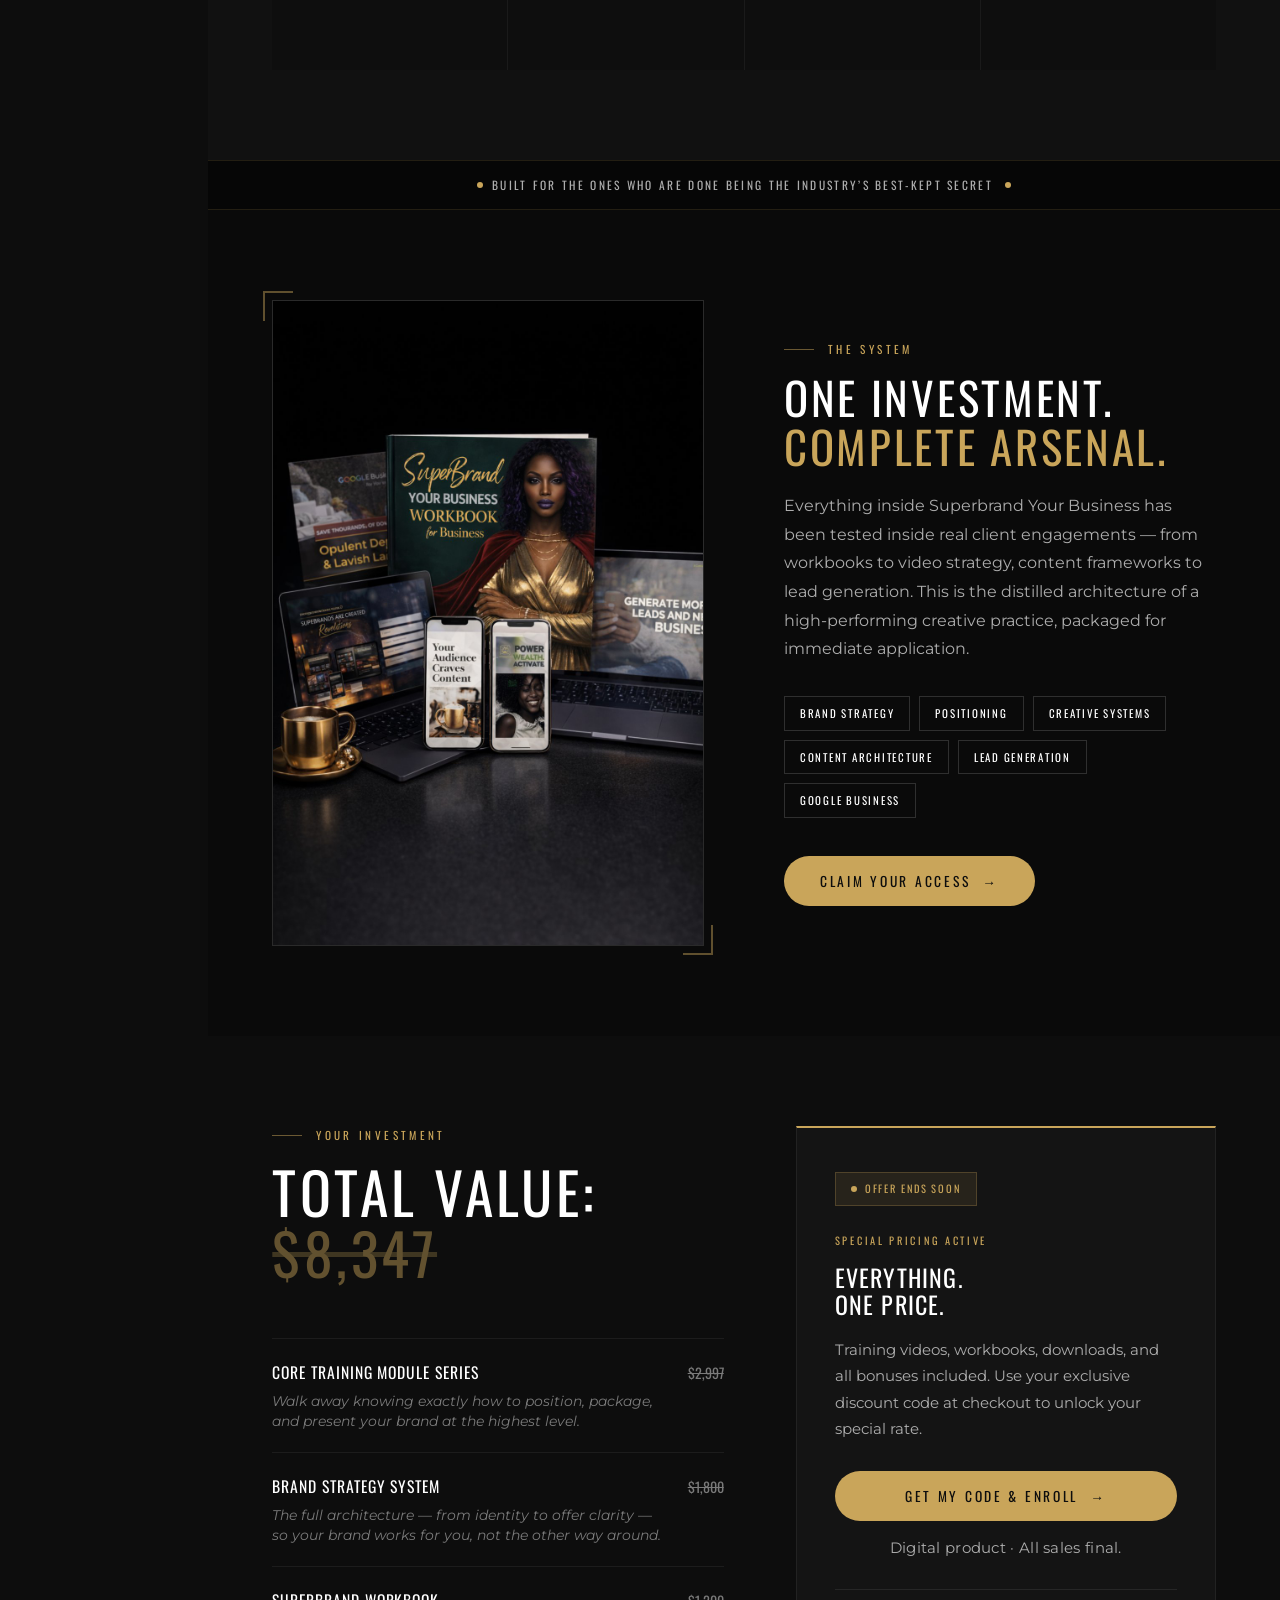
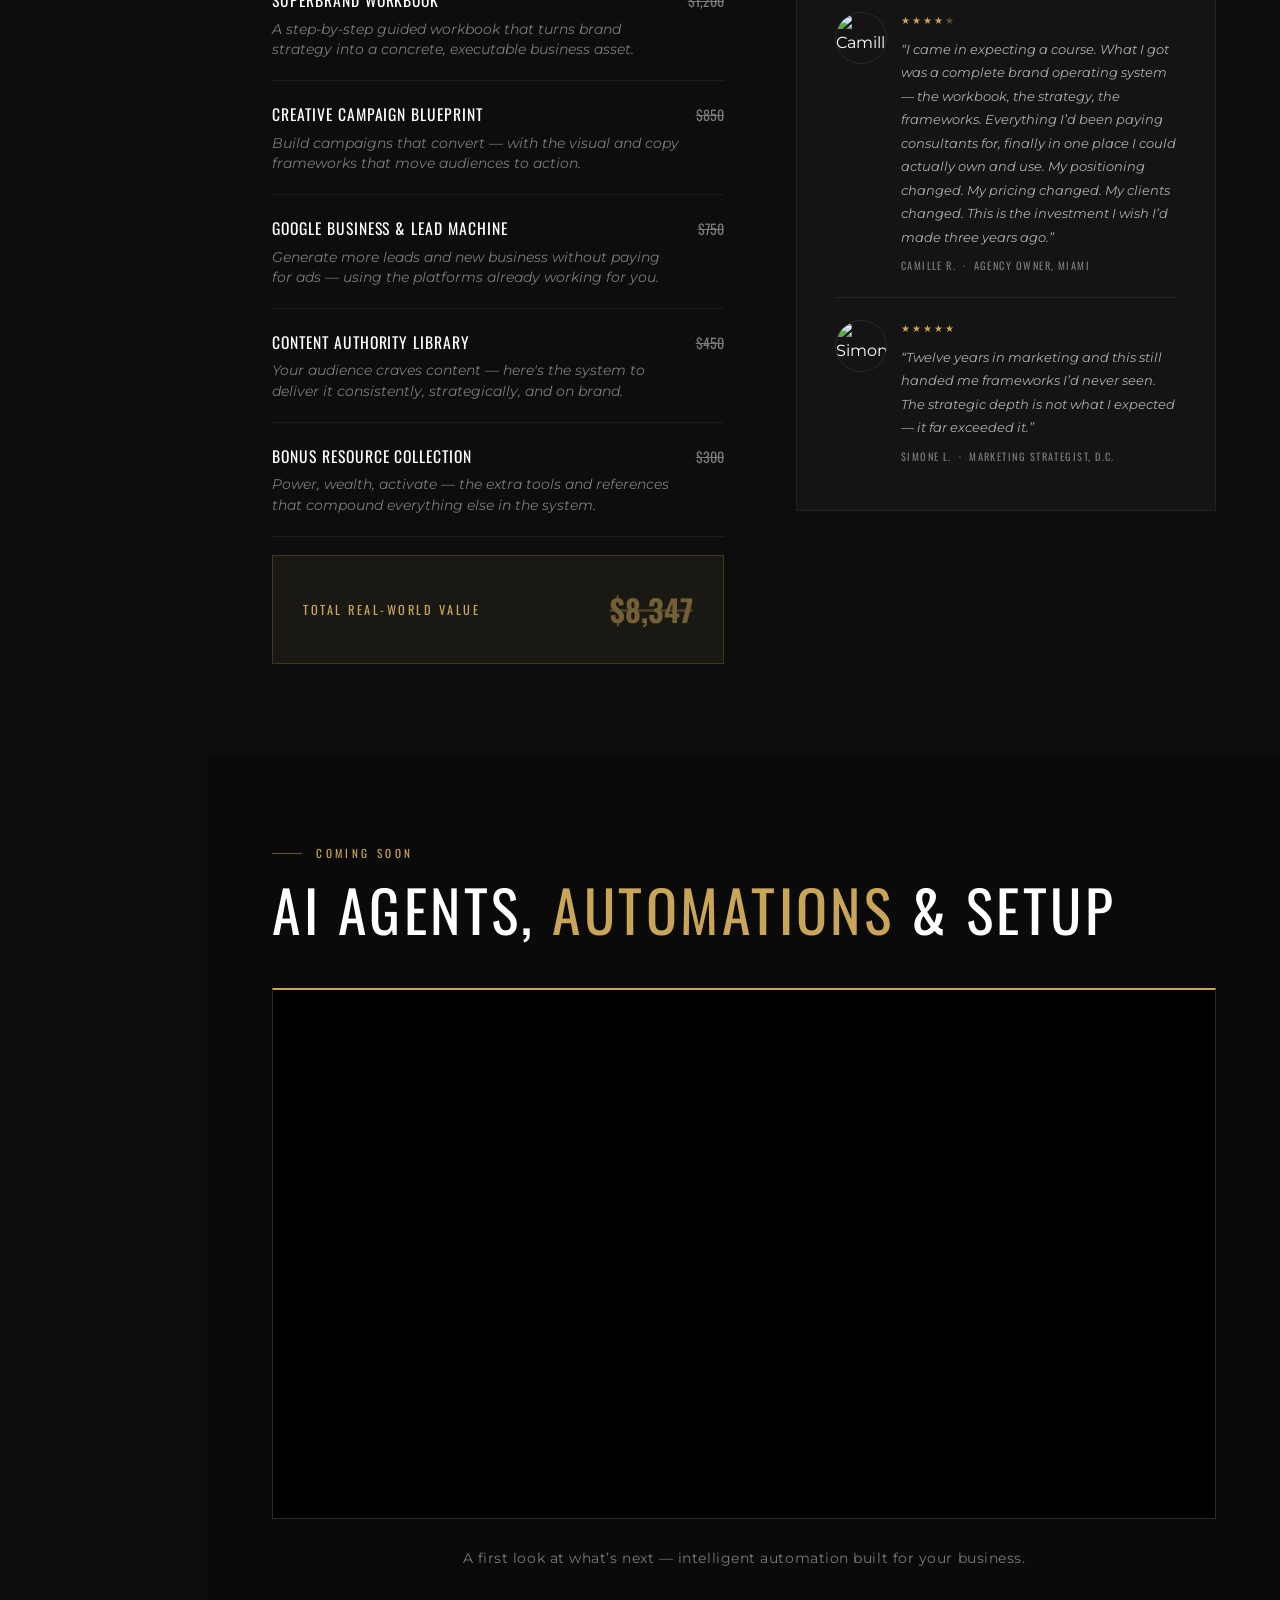
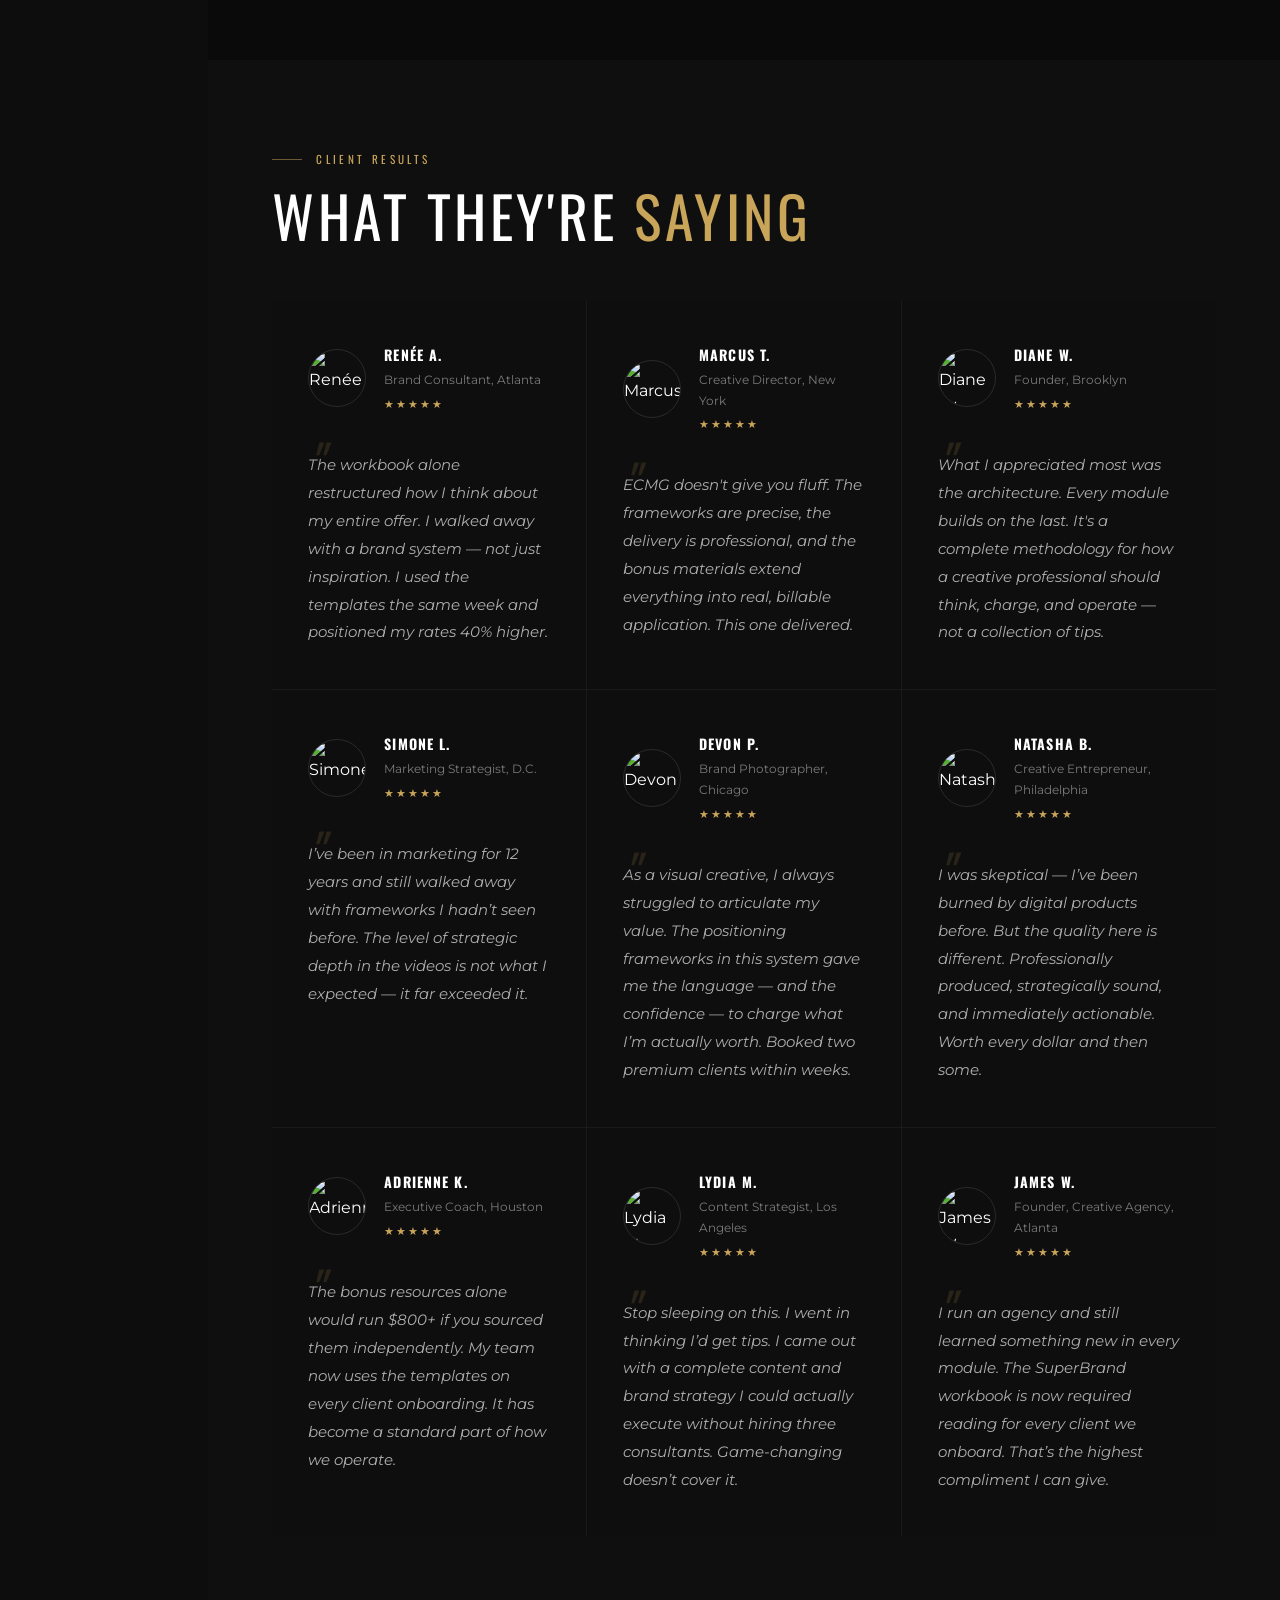
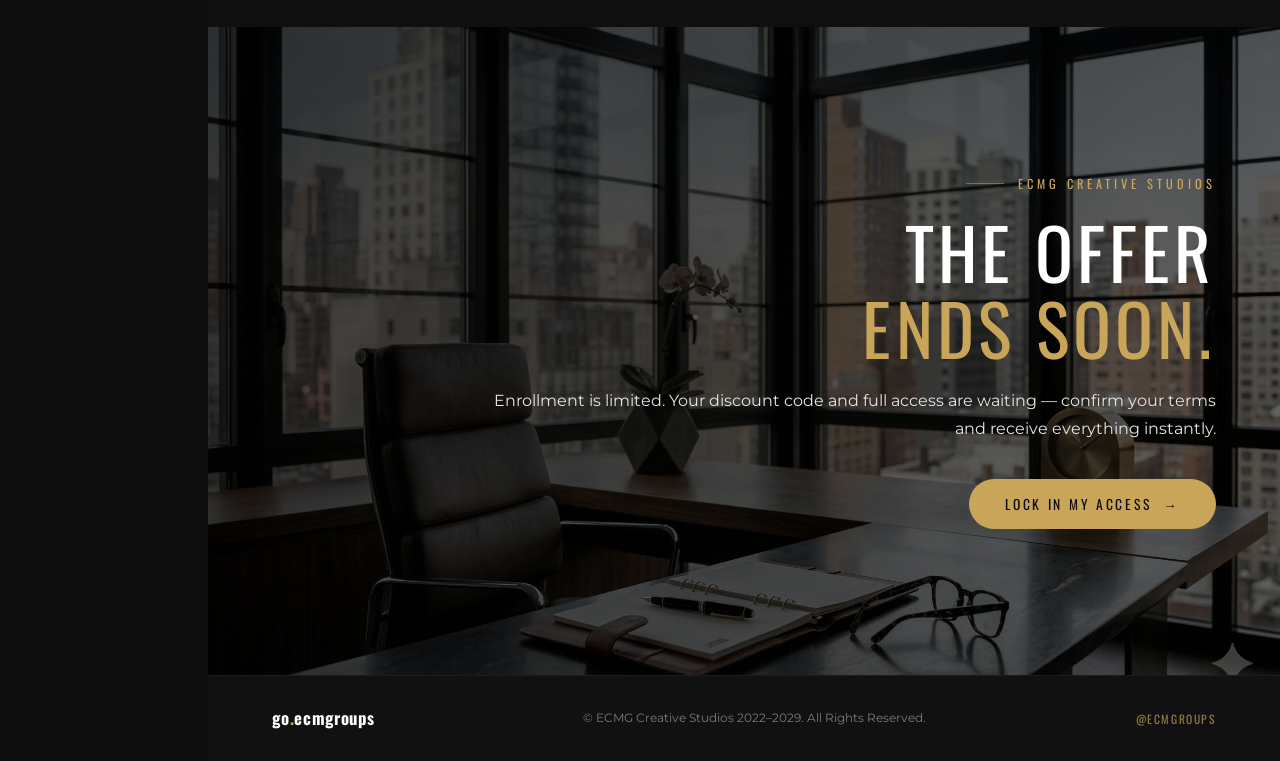
==== commit 88348d50: "Add files via upload" ====
--- a/dctoffer.html
+++ b/dctoffer.html
@@ -20,7 +20,105 @@
   font-family:'Montserrat',sans-serif;
   font-size:16px;line-height:1.7;
   overflow-x:hidden;
-}
+  padding-top:var(--ticker-h);
+}
+
+/* ═══════════════════════════════════════════
+   TOP TICKER (MARQUEE)
+═══════════════════════════════════════════ */
+.ticker-bar{
+  position:fixed;
+  top:0;left:0;right:0;
+  height:var(--ticker-h);
+  background:#9d5570;
+  z-index:400;
+  display:flex;
+  align-items:center;
+  justify-content:center;
+  overflow:hidden;
+  gap:0;
+}
+.ticker-track{
+  display:flex;
+  align-items:center;
+  gap:32px;
+  white-space:nowrap;
+  animation:tickerScroll 22s linear infinite;
+}
+.ticker-track:hover{animation-play-state:paused;}
+@keyframes tickerScroll{
+  0%{transform:translateX(0)}
+  100%{transform:translateX(-50%)}
+}
+.ticker-text{
+  font-family:var(--font-d);
+  font-size:0.78rem;
+  font-weight:400;
+  letter-spacing:0.18em;
+  text-transform:uppercase;
+  color:#0D0D0D;
+}
+.ticker-cta{
+  font-family:var(--font-d);
+  font-size:0.72rem;
+  font-weight:700;
+  letter-spacing:0.16em;
+  text-transform:uppercase;
+  color:#0D0D0D;
+  text-decoration:none;
+  border:1px solid rgba(13,13,13,0.4);
+  padding:4px 14px;
+  border-radius:20px;
+  transition:all 0.25s;
+  flex-shrink:0;
+}
+.ticker-cta:hover{
+  background:#0D0D0D;
+  color:#9d5570;
+  border-color:#0D0D0D;
+}
+
+/* ═══════════════════════════════════════════
+   COMING SOON VIDEO SECTION
+═══════════════════════════════════════════ */
+.coming-soon-section{
+  background:#0A0A0A;
+  padding:90px 6%;
+}
+.coming-soon-section .section-hed{
+  margin-bottom:48px;
+}
+.coming-soon-video-wrap{
+  position:relative;
+  width:100%;
+  margin:0 auto;
+  border:1px solid #2A2A2A;
+  border-top:2px solid var(--gold);
+  background:#000;
+  overflow:hidden;
+  aspect-ratio:16/9;
+}
+.coming-soon-video-wrap video,
+.coming-soon-video-wrap iframe{
+  position:absolute;
+  inset:0;
+  display:block;
+  width:100%;
+  height:100%;
+  object-fit:cover;
+  border:0;
+}
+.coming-soon-caption{
+  text-align:center;
+  margin-top:28px;
+  font-size:0.85rem;
+  color:var(--gray);
+  letter-spacing:0.04em;
+}
+@media(max-width:768px){
+  .coming-soon-section{padding:60px 5%;}
+}
+
 
 /* ═══════════════════════════════════════════
    SITE COLOURS
@@ -37,6 +135,7 @@
   --font-d:'Oswald',sans-serif;
   --font-b:'Montserrat',sans-serif;
   --bw:160px;  /* brand panel width */
+  --ticker-h:38px;
 }
 
 /* ═══════════════════════════════════════════
@@ -44,7 +143,7 @@
 ═══════════════════════════════════════════ */
 .brand-panel{
   position:fixed;
-  left:0;top:0;bottom:0;
+  left:0;top:var(--ticker-h);bottom:0;
   width:var(--bw);
   background:var(--panel-bg);
   border-right:1px solid var(--panel-border);
@@ -84,13 +183,13 @@
 }
 .vertical-panel{
   position:fixed;
-  left:var(--bw);top:0;bottom:0;
+  left:var(--bw);top:var(--ticker-h);bottom:0;
   width:1px;background:var(--panel-border);
   z-index:299;
 }
 .vertical-panel-content{
   position:fixed;
-  left:var(--bw);top:0;bottom:0;
+  left:var(--bw);top:var(--ticker-h);bottom:0;
   width:48px;
   z-index:298;
   display:flex;flex-direction:column;
@@ -134,7 +233,7 @@
 .header-phone{display:none;}
 .navbar-desctop{
   position:fixed;
-  top:0;left:calc(var(--bw) + 48px);right:0;
+  top:var(--ticker-h);left:calc(var(--bw) + 48px);right:0;
   height:60px;z-index:296;
   background:rgba(13,13,13,0.86);
   backdrop-filter:blur(10px);
@@ -895,13 +994,32 @@
 </head>
 <body>
 
+<!-- ══ TOP TICKER ══ -->
+<div class="ticker-bar">
+  <div class="ticker-track">
+    <span class="ticker-text">AI Agents, Automations Module, and Set Up is coming.</span>
+    <a href="#coming-soon-preview" class="ticker-cta">Learn More</a>
+    <span class="ticker-text" style="opacity:0.5;">&bull;</span>
+    <span class="ticker-text">AI Agents, Automations Module, and Set Up is coming.</span>
+    <a href="#coming-soon-preview" class="ticker-cta">Learn More</a>
+    <span class="ticker-text" style="opacity:0.5;">&bull;</span>
+    <!-- duplicate for seamless loop -->
+    <span class="ticker-text">AI Agents, Automations Module, and Set Up is coming.</span>
+    <a href="#coming-soon-preview" class="ticker-cta">Learn More</a>
+    <span class="ticker-text" style="opacity:0.5;">&bull;</span>
+    <span class="ticker-text">AI Agents, Automations Module, and Set Up is coming.</span>
+    <a href="#coming-soon-preview" class="ticker-cta">Learn More</a>
+    <span class="ticker-text" style="opacity:0.5;">&bull;</span>
+  </div>
+</div>
+
 <!-- ══ BRAND PANEL (left fixed) ══ -->
 <div class="brand-panel">
   <a href="index.html" class="brand js-target-scroll">go<span class="text-primary">.</span>ecmgroups</a>
   <div class="brand-name">Go.ecmgroups</div>
   <div class="slide-number">
     <span class="current-number text-primary">0<span class="count" id="slideCount">1</span></span>
-    <sup><span class="delimiter">/</span> 05</sup>
+    <sup><span class="delimiter">/</span> 07</sup>
   </div>
 </div>
 
@@ -977,13 +1095,14 @@
       <div class="what-card">
         <div class="what-num">01</div>
         <h3>Training Videos</h3>
-        <p>Precision-built video modules covering brand positioning, creative strategy, and real-world execution frameworks you can deploy from day one.</p>
+        <p>Precision-built video modules covering brand positioning, creative strategy, and real-world workflows to deploy from day one.</p>
+
         <div class="what-card-img"><img src="https://images.unsplash.com/photo-1611532736597-de2d4265fba3?w=600&h=320&fit=crop&q=80" alt="Training Videos" loading="lazy"></div>
       </div>
       <div class="what-card">
         <div class="what-num">02</div>
         <h3>Downloads &amp; Templates</h3>
-        <p>Professionally designed worksheets, plug-and-play templates, and reference guides — built for immediate use in your practice or client work.</p>
+        <p>Professionally designed worksheets, plug-and-play templates, and reference guides — built to use now for your business.</p>
         <div class="what-card-img"><img src="https://images.unsplash.com/photo-1586281380349-632531db7ed4?w=600&h=320&fit=crop&q=80" alt="Downloads and Templates" loading="lazy"></div>
       </div>
       <div class="what-card">
@@ -1133,8 +1252,21 @@
     </div>
   </section>
 
-  <!-- ── SLIDE 05: TESTIMONIALS ── -->
-  <section class="section testi-section" data-slide="5">
+  <!-- ── COMING SOON: AI AGENTS PREVIEW ── -->
+  <section class="coming-soon-section" id="coming-soon-preview" data-slide="5">
+    <div class="section-hed js-anim">
+      <div class="section-tag">Coming Soon</div>
+      <h2>AI Agents, <span>Automations</span> &amp; Setup</h2>
+    </div>
+    <div class="coming-soon-video-wrap js-anim">
+      <iframe src="https://player.vimeo.com/video/1206187829?badge=0&amp;autopause=0&amp;player_id=0&amp;app_id=58479&amp;autoplay=1&amp;loop=1&amp;muted=0&amp;texttrack=en&amp;controls=1" allow="autoplay; fullscreen; picture-in-picture; clipboard-write; encrypted-media; web-share" referrerpolicy="strict-origin-when-cross-origin" title="Intro_aiagents"></iframe>
+      <script src="https://player.vimeo.com/api/player.js"></script>
+    </div>
+    <p class="coming-soon-caption js-anim">A first look at what&#8217;s next — intelligent automation built for your business.</p>
+  </section>
+
+  <!-- ── SLIDE 06: TESTIMONIALS ── -->
+  <section class="section testi-section" data-slide="6">
     <div class="section-hed js-anim">
       <div class="section-tag">Client Results</div>
       <h2>What They're <span>Saying</span></h2>
@@ -1264,8 +1396,8 @@
     </div>
   </section>
 
-  <!-- ── BOTTOM CTA ── -->
-  <div class="cta-bottom">
+  <!-- ── SLIDE 07: OFFER ENDS SOON ── -->
+  <div class="cta-bottom" data-slide="7">
     <div class="cta-bottom-bg"></div>
     <div class="cta-bottom-content">
       <div class="hero-eyebrow" style="justify-content:flex-end;opacity:1;animation:none;">ECMG Creative Studios</div>
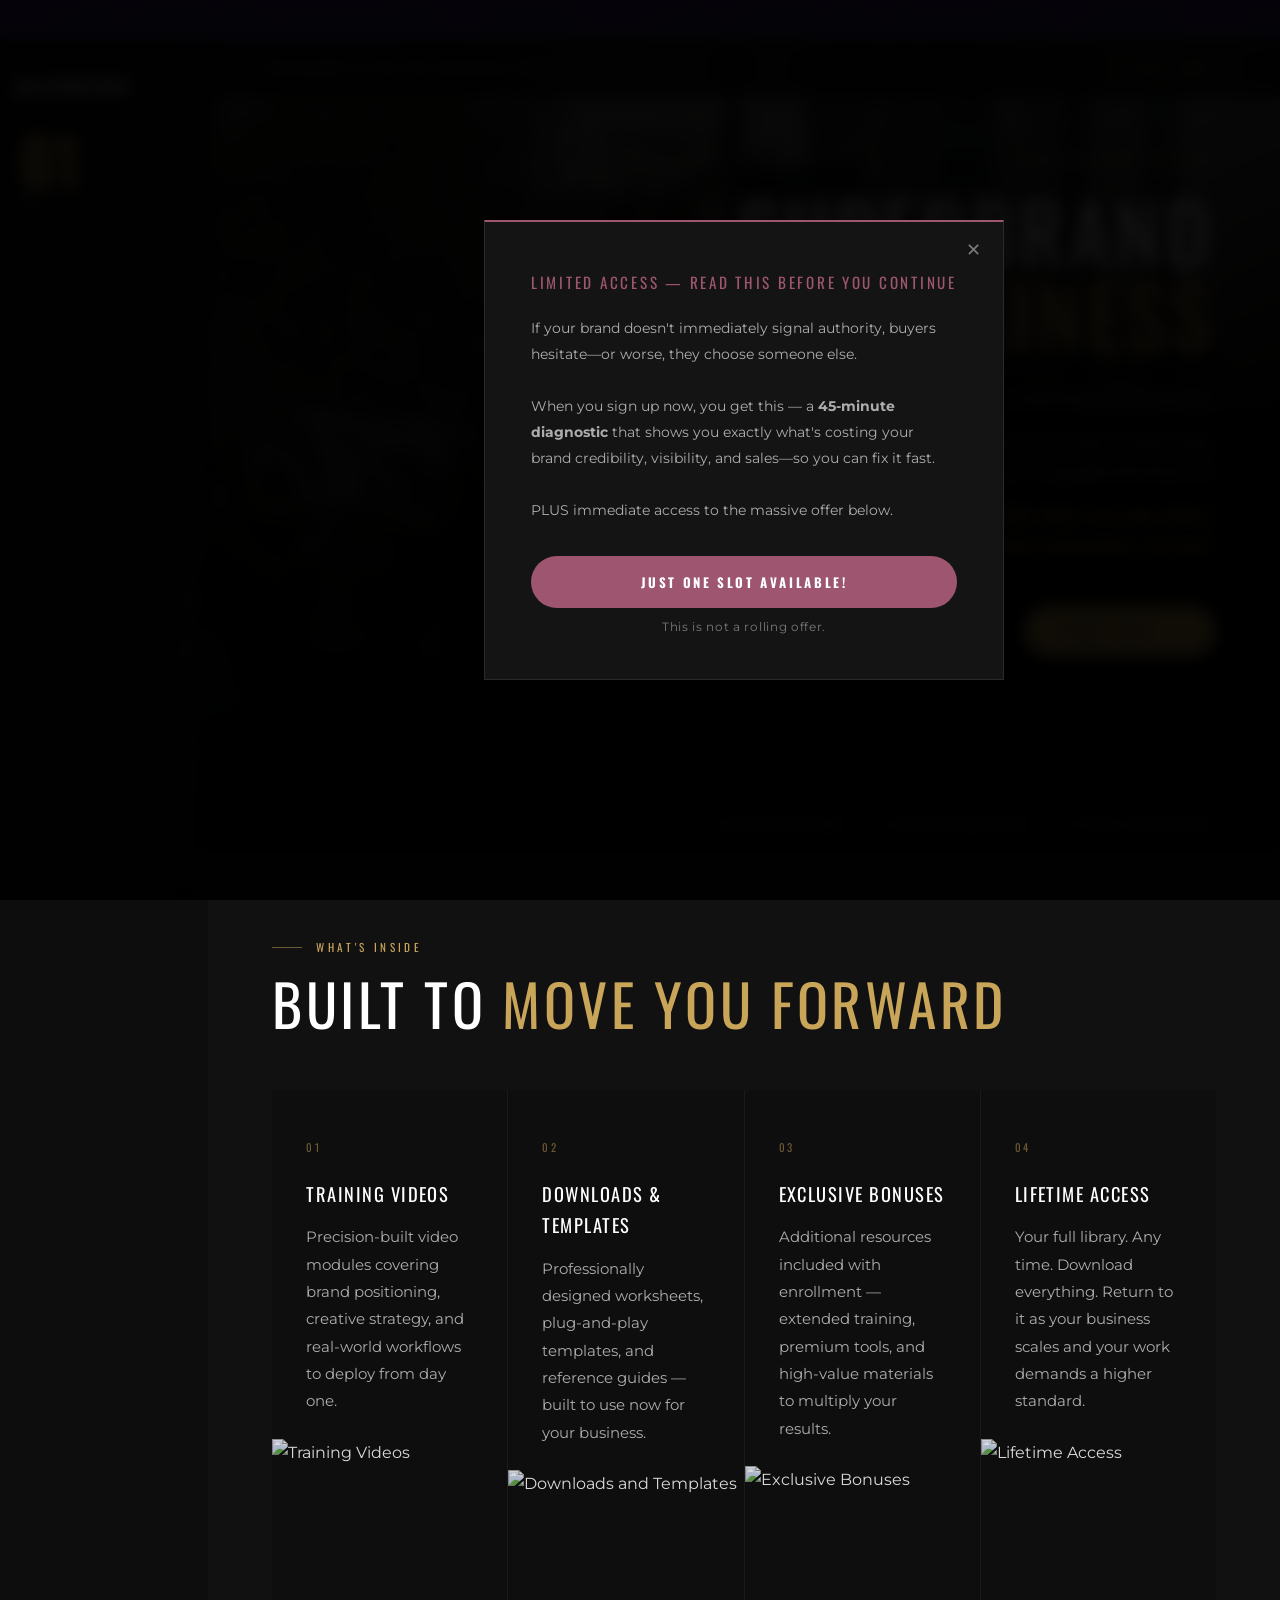
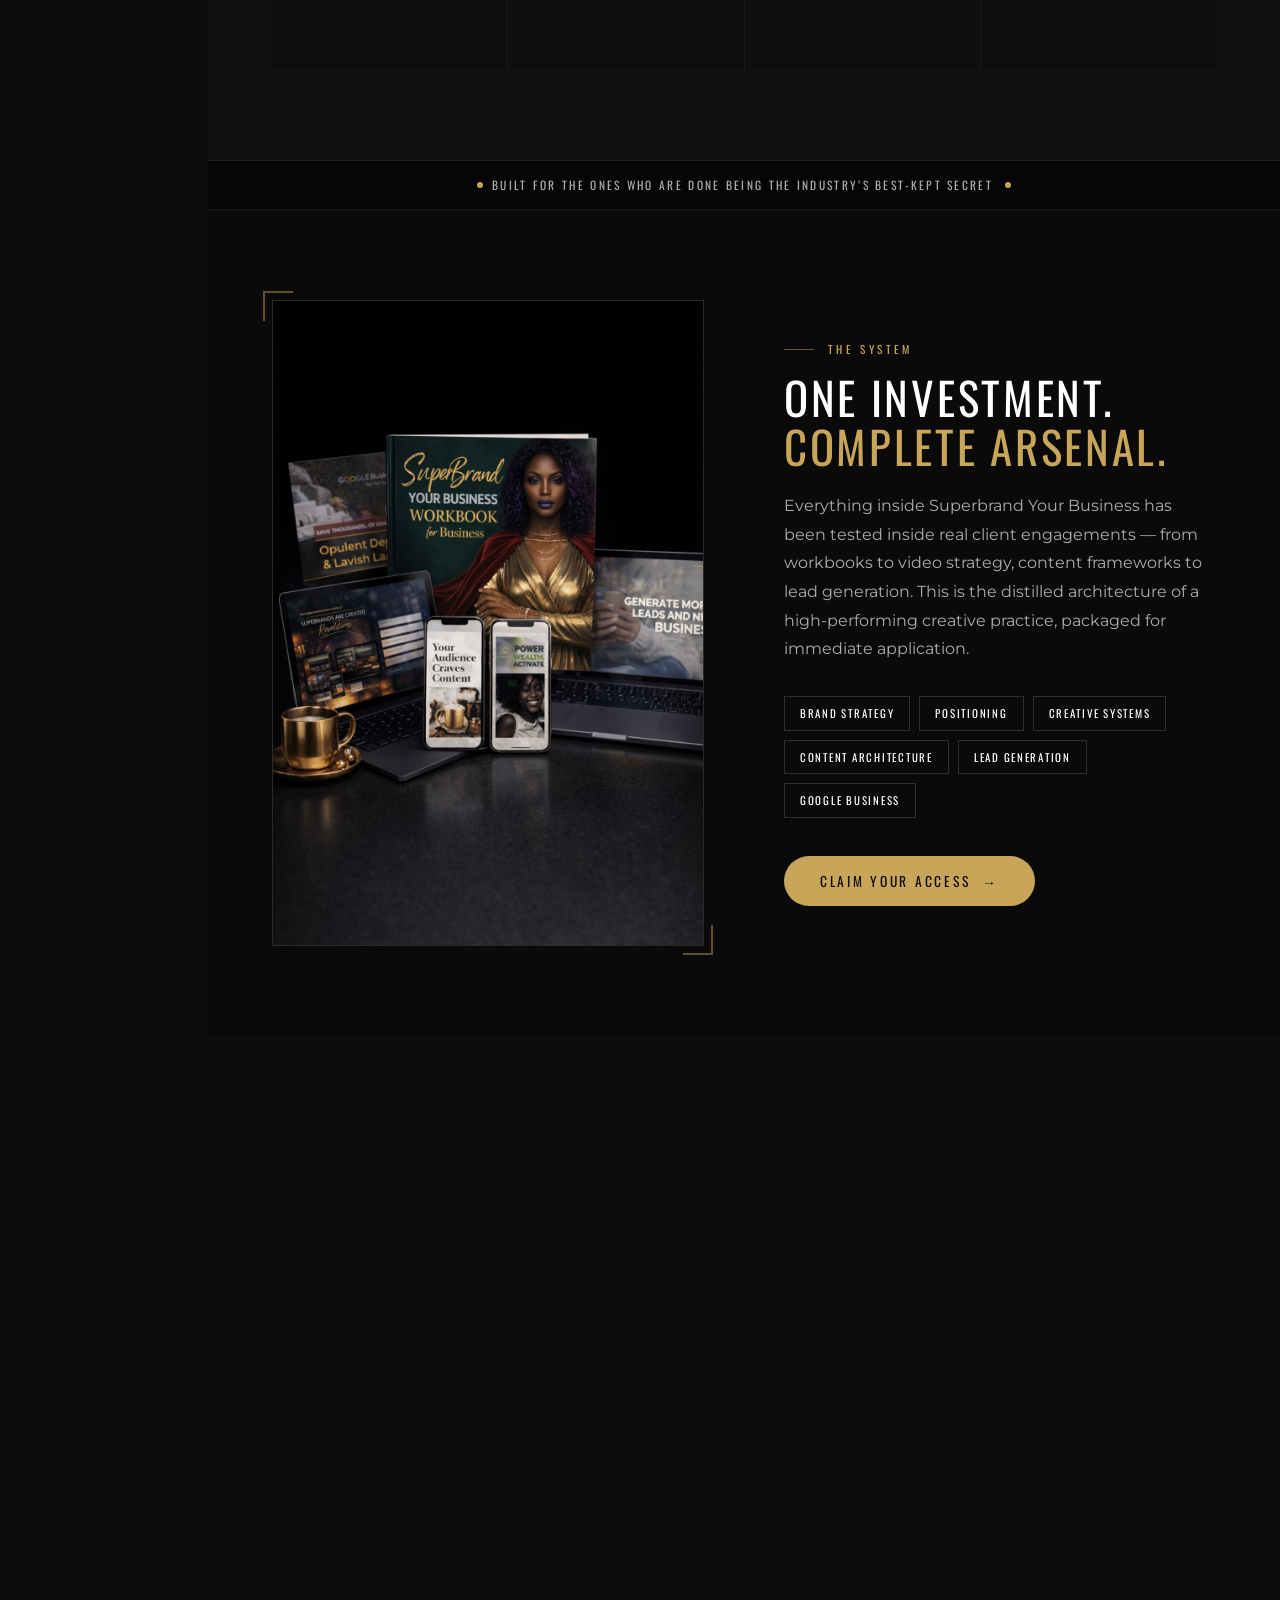
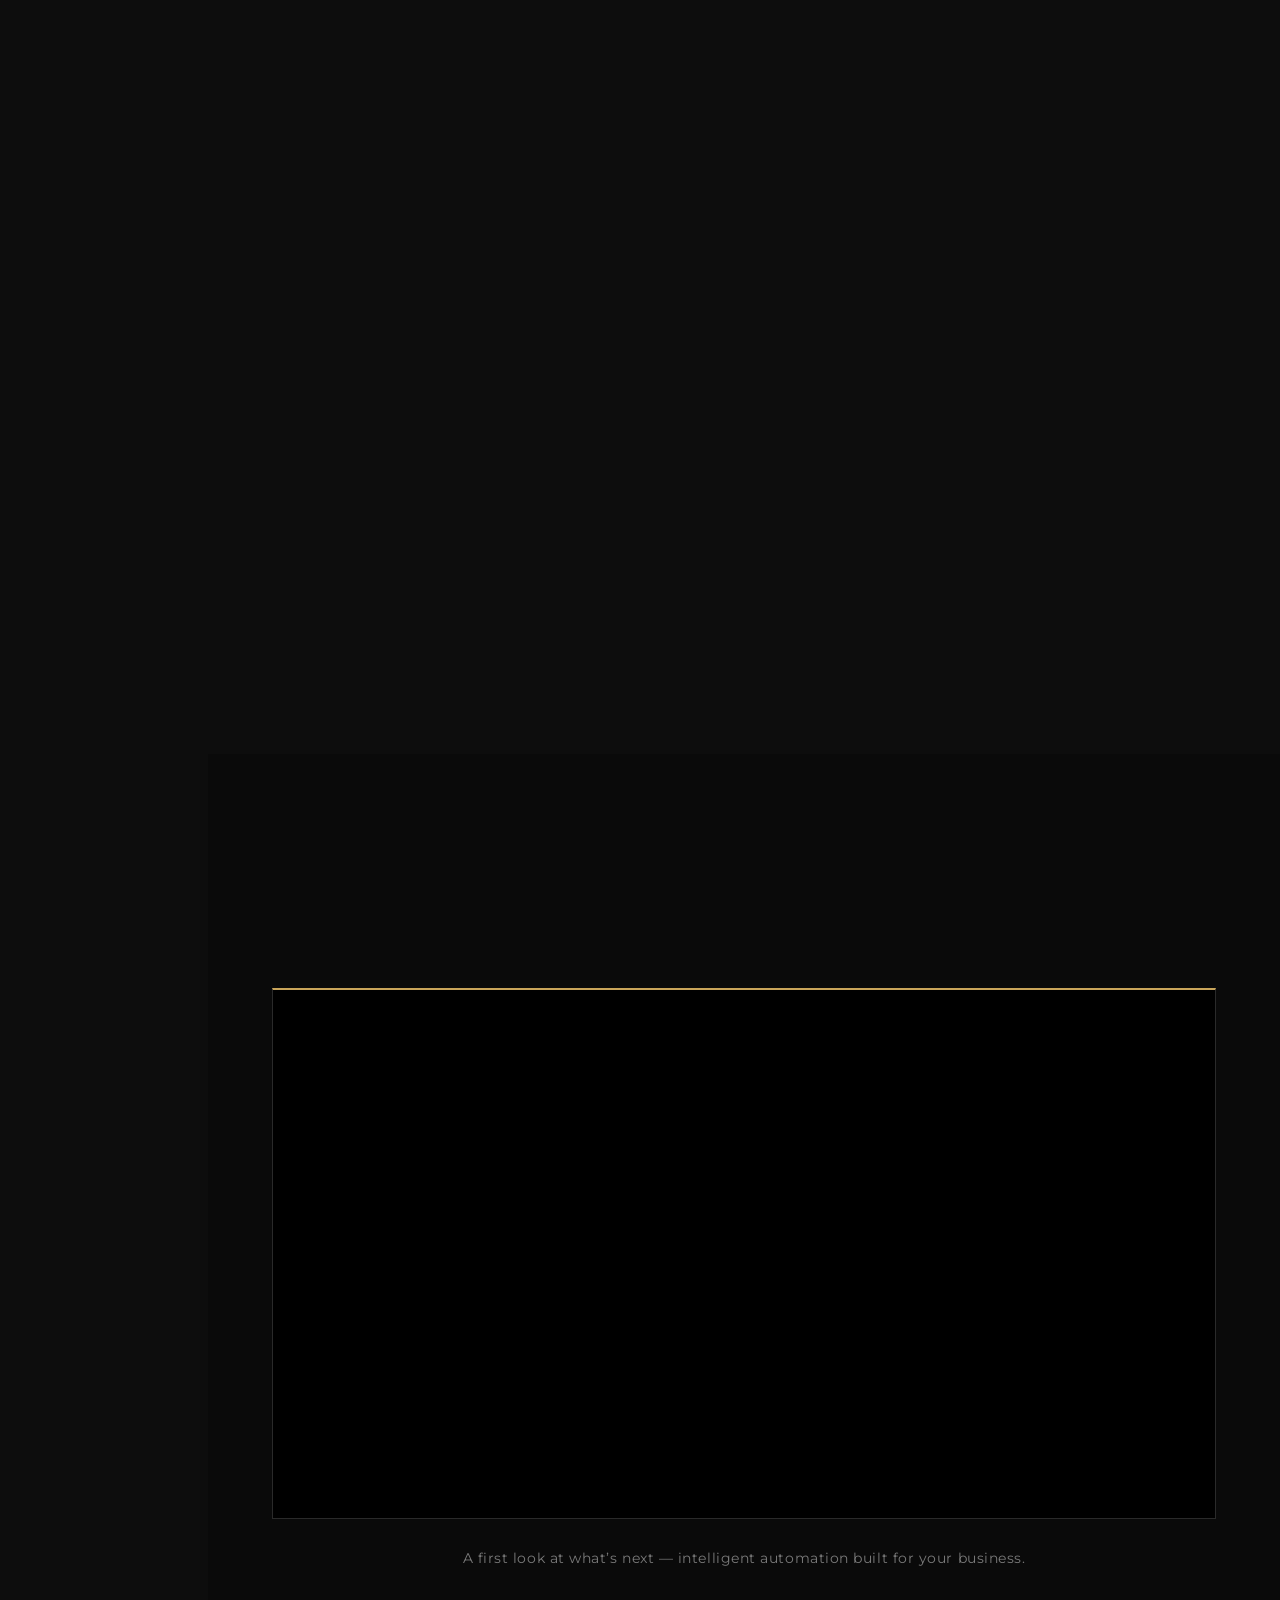
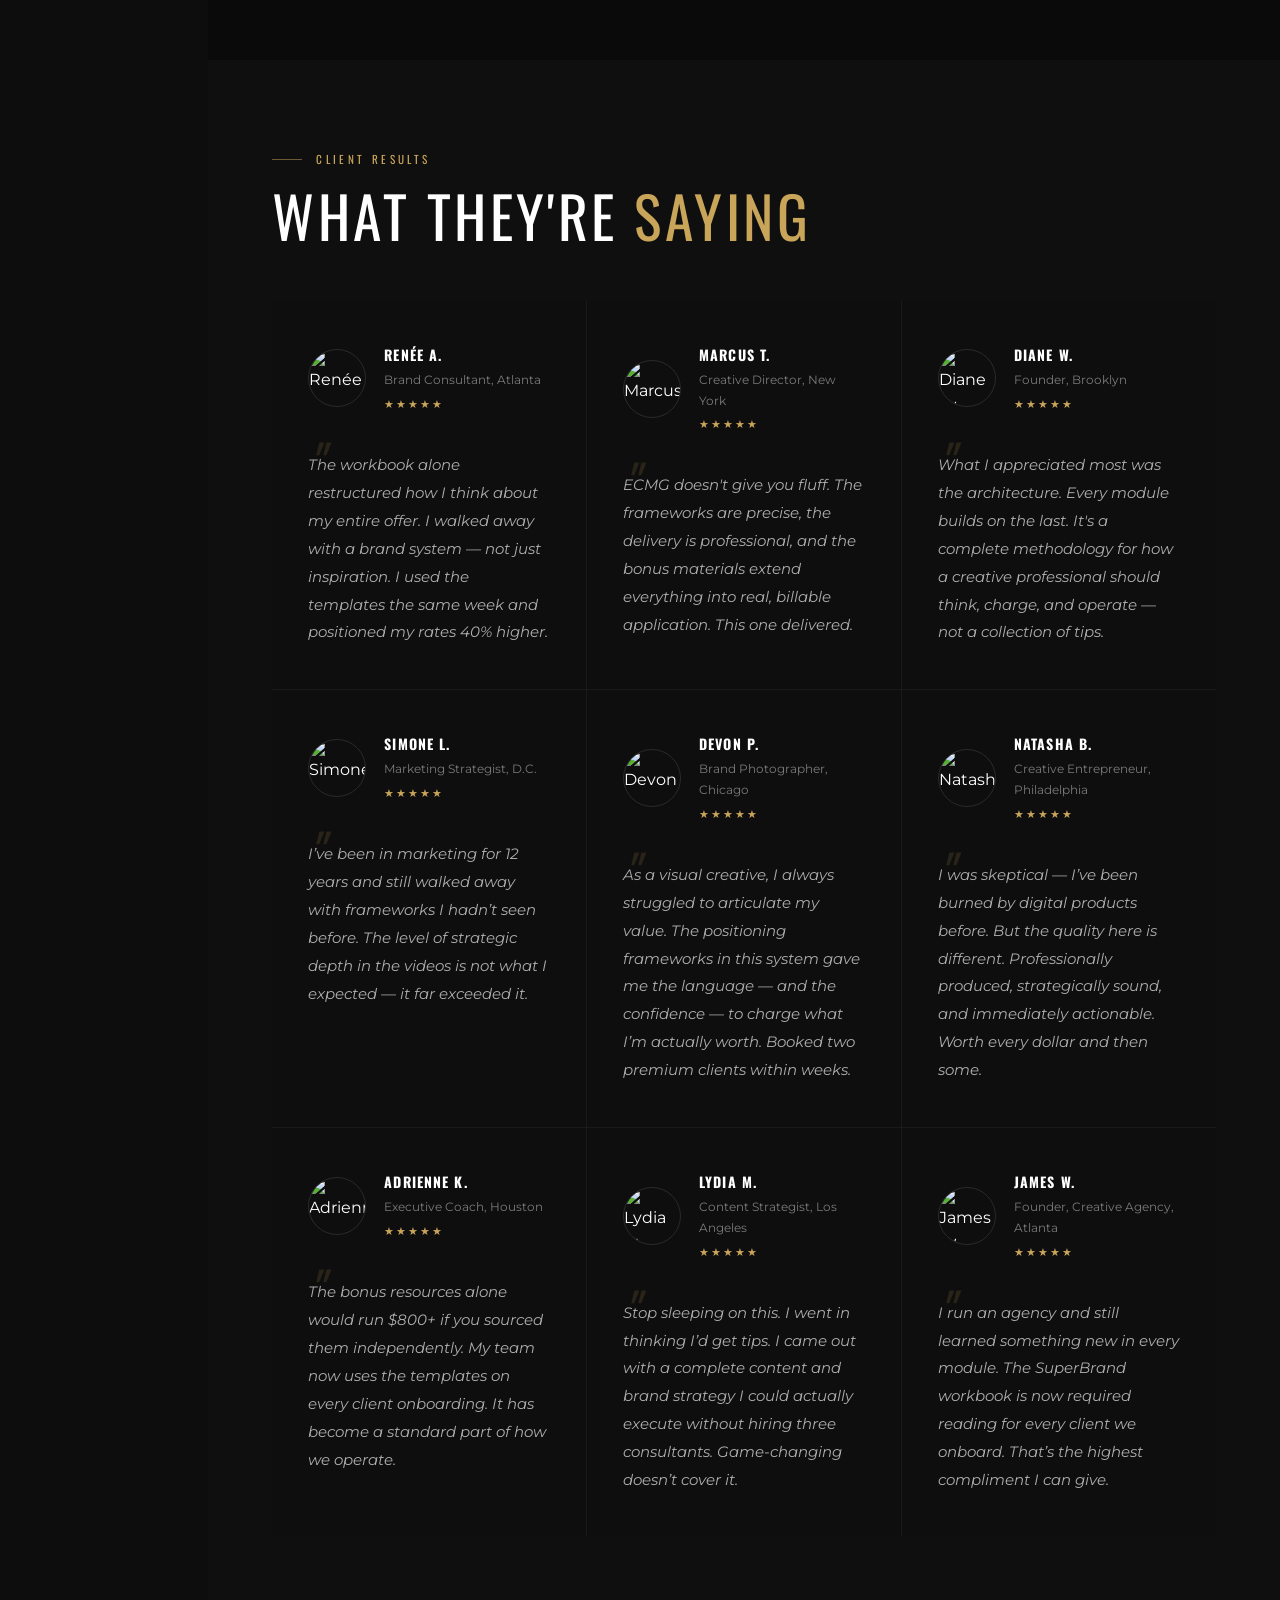
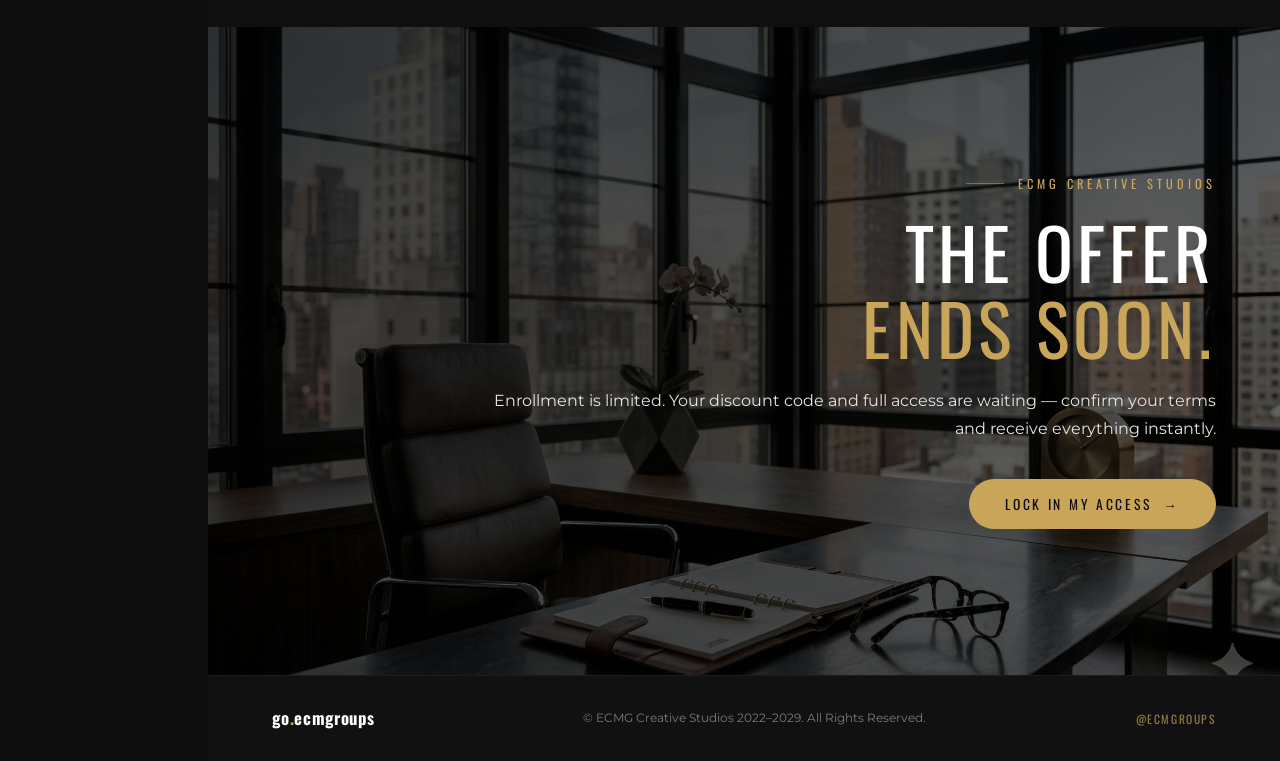
==== commit 3c149a6a: "Update dctoffer.html" ====
--- a/dctoffer.html
+++ b/dctoffer.html
@@ -30,7 +30,7 @@
   position:fixed;
   top:0;left:0;right:0;
   height:var(--ticker-h);
-  background:#9d5570;
+  background:#422c70;
   z-index:400;
   display:flex;
   align-items:center;
@@ -1546,4 +1546,4 @@
 
 </script>
 </body>
-</html>+</html>
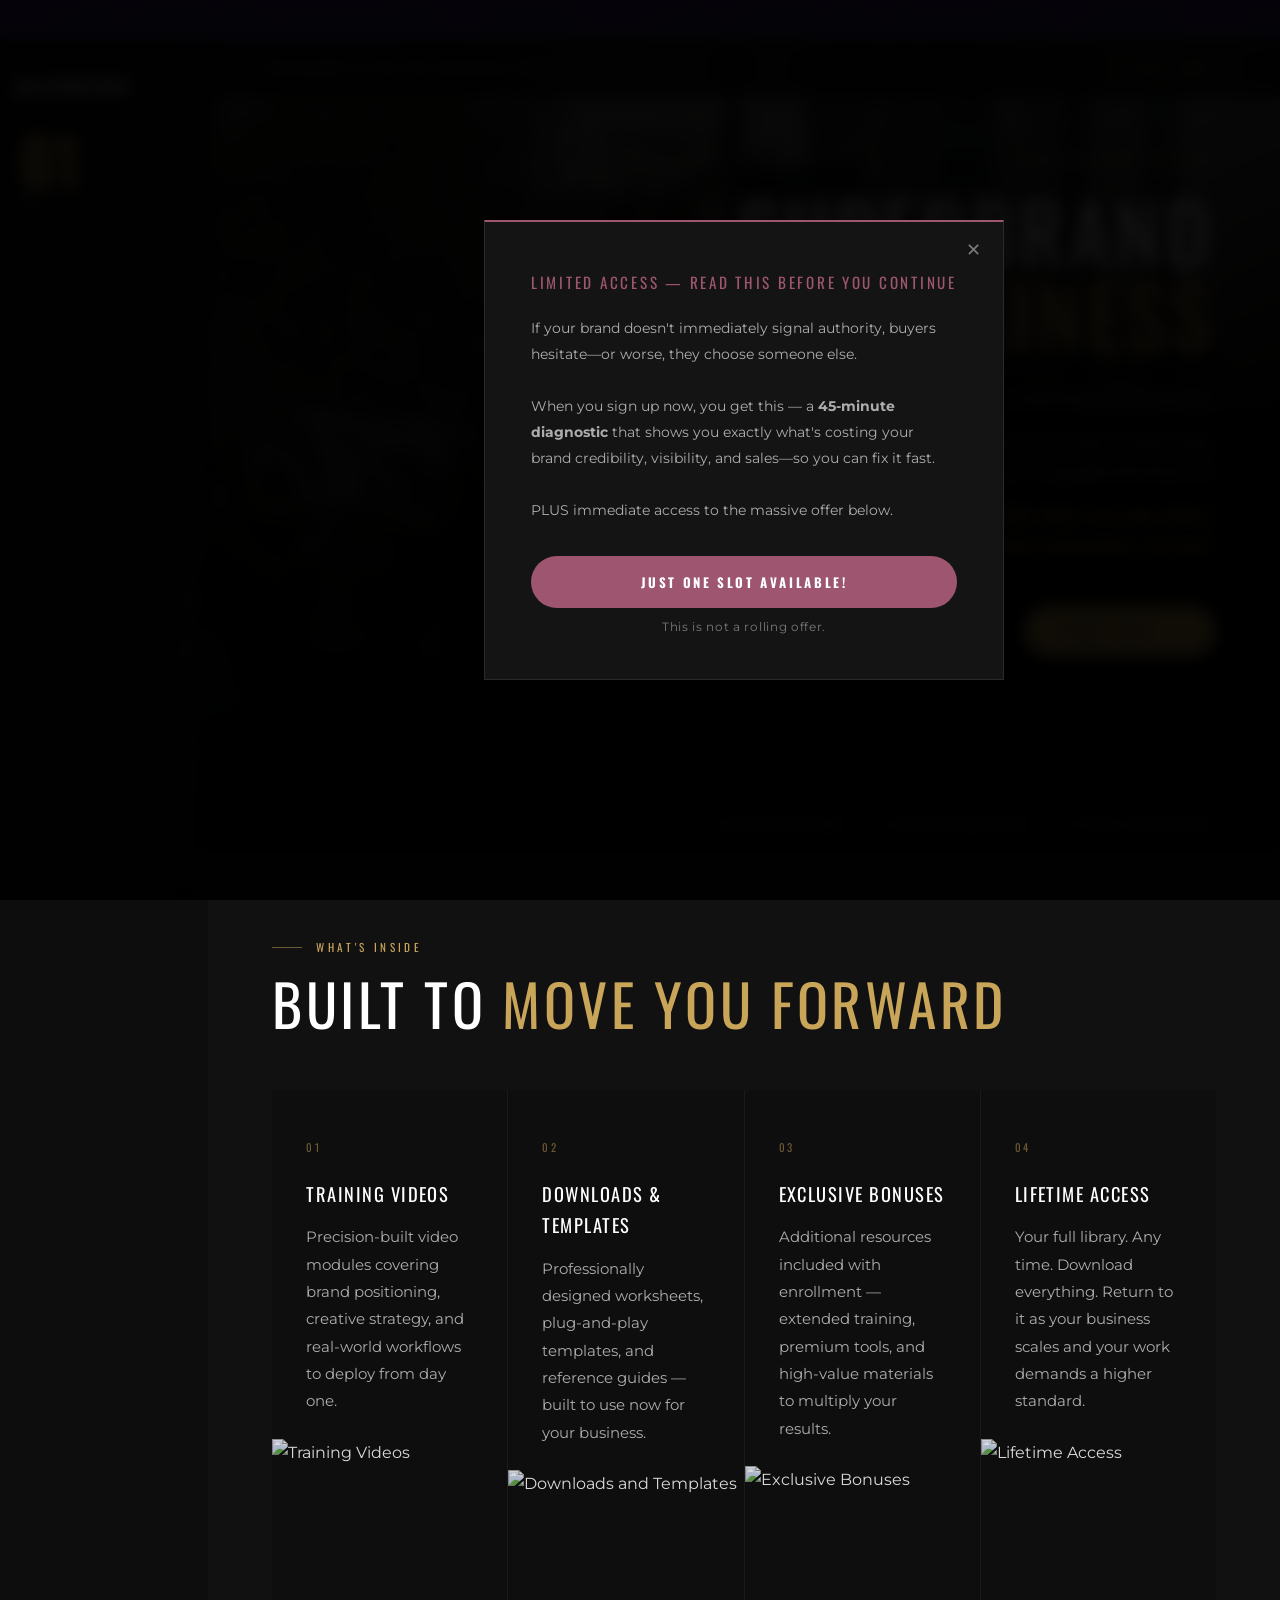
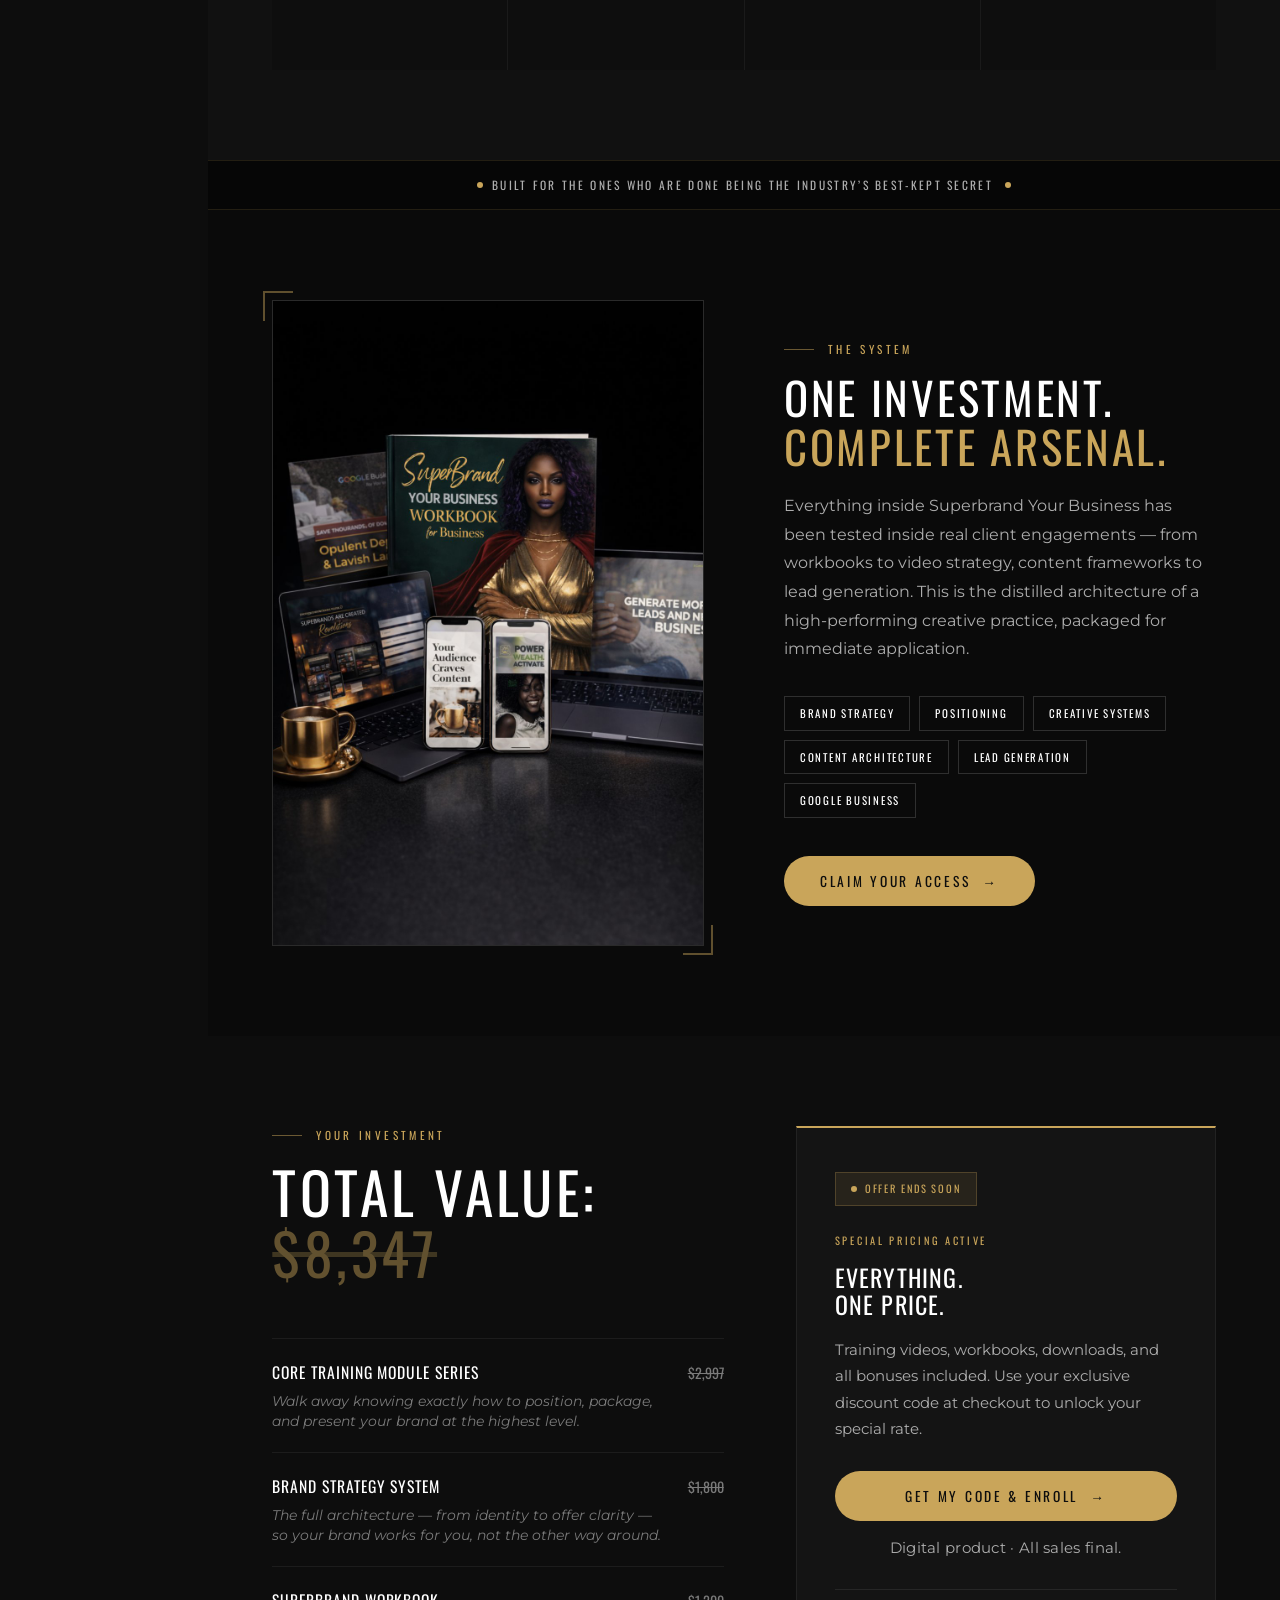
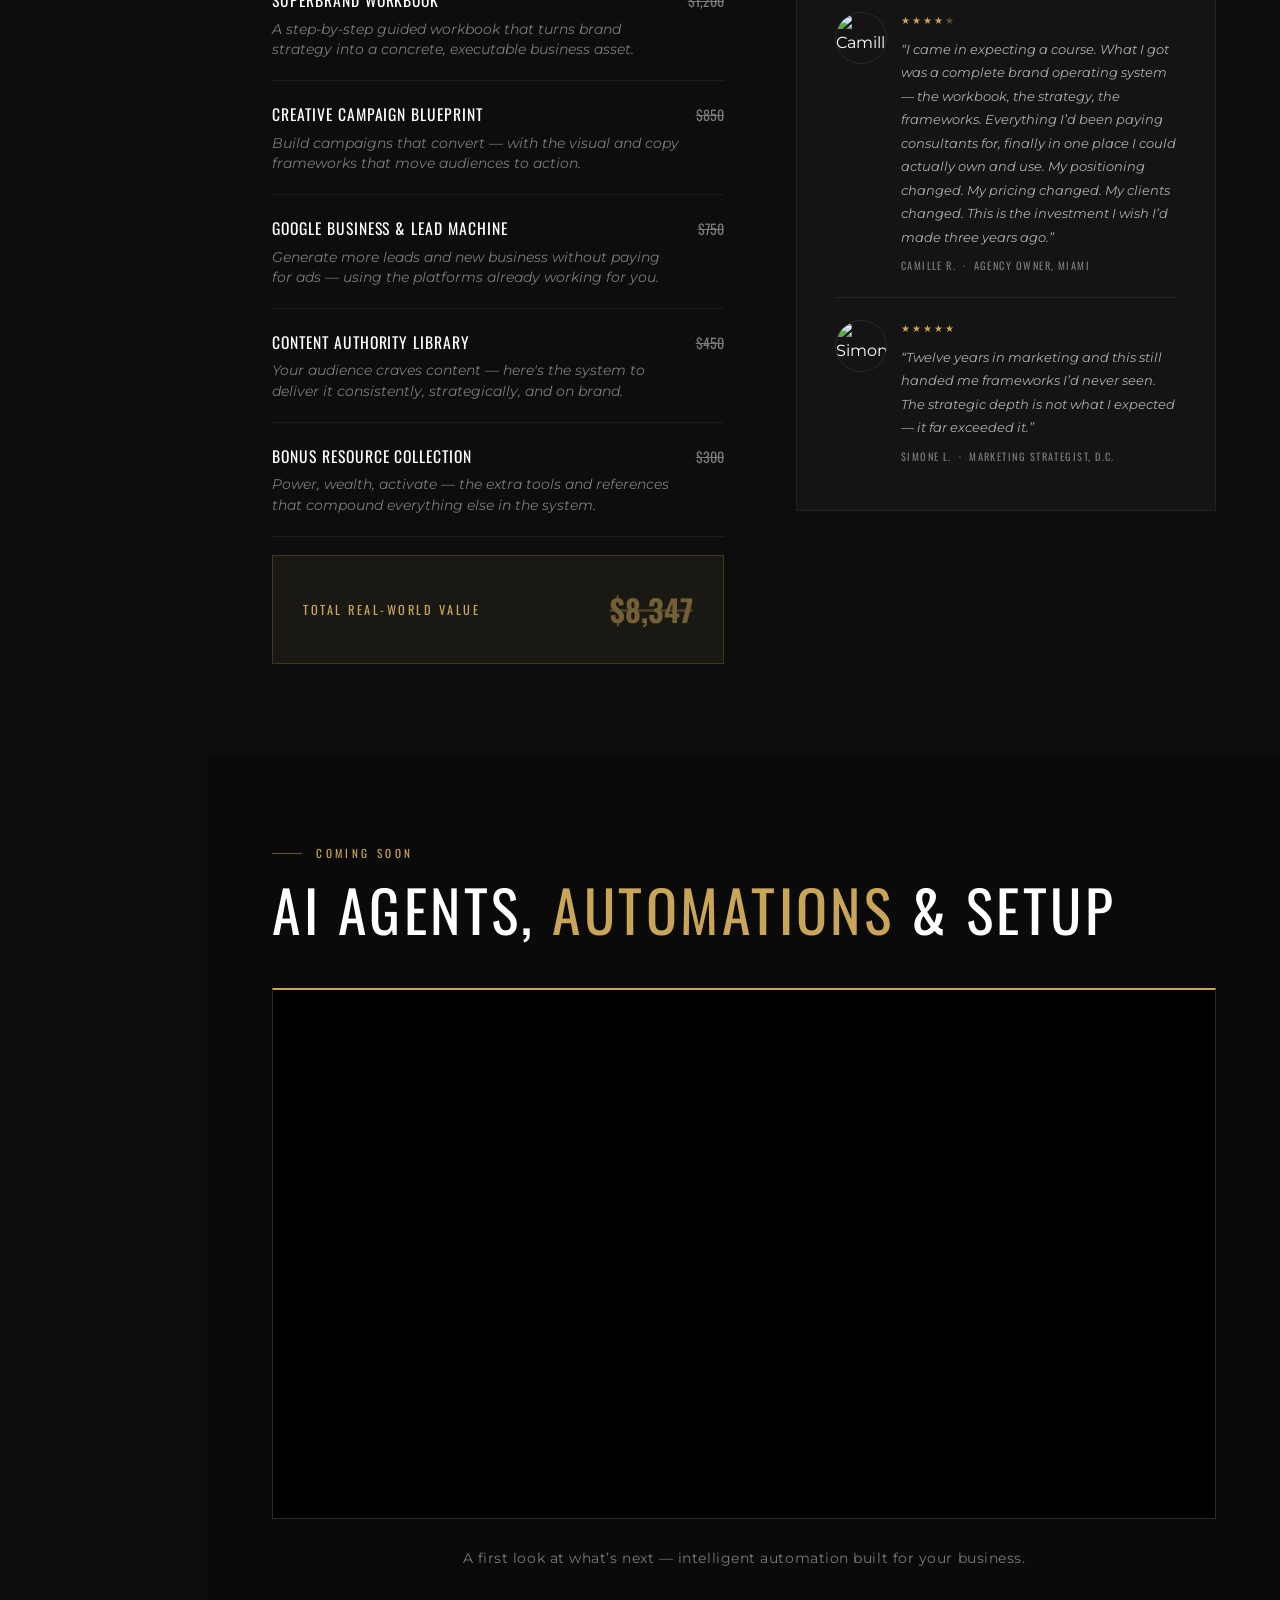
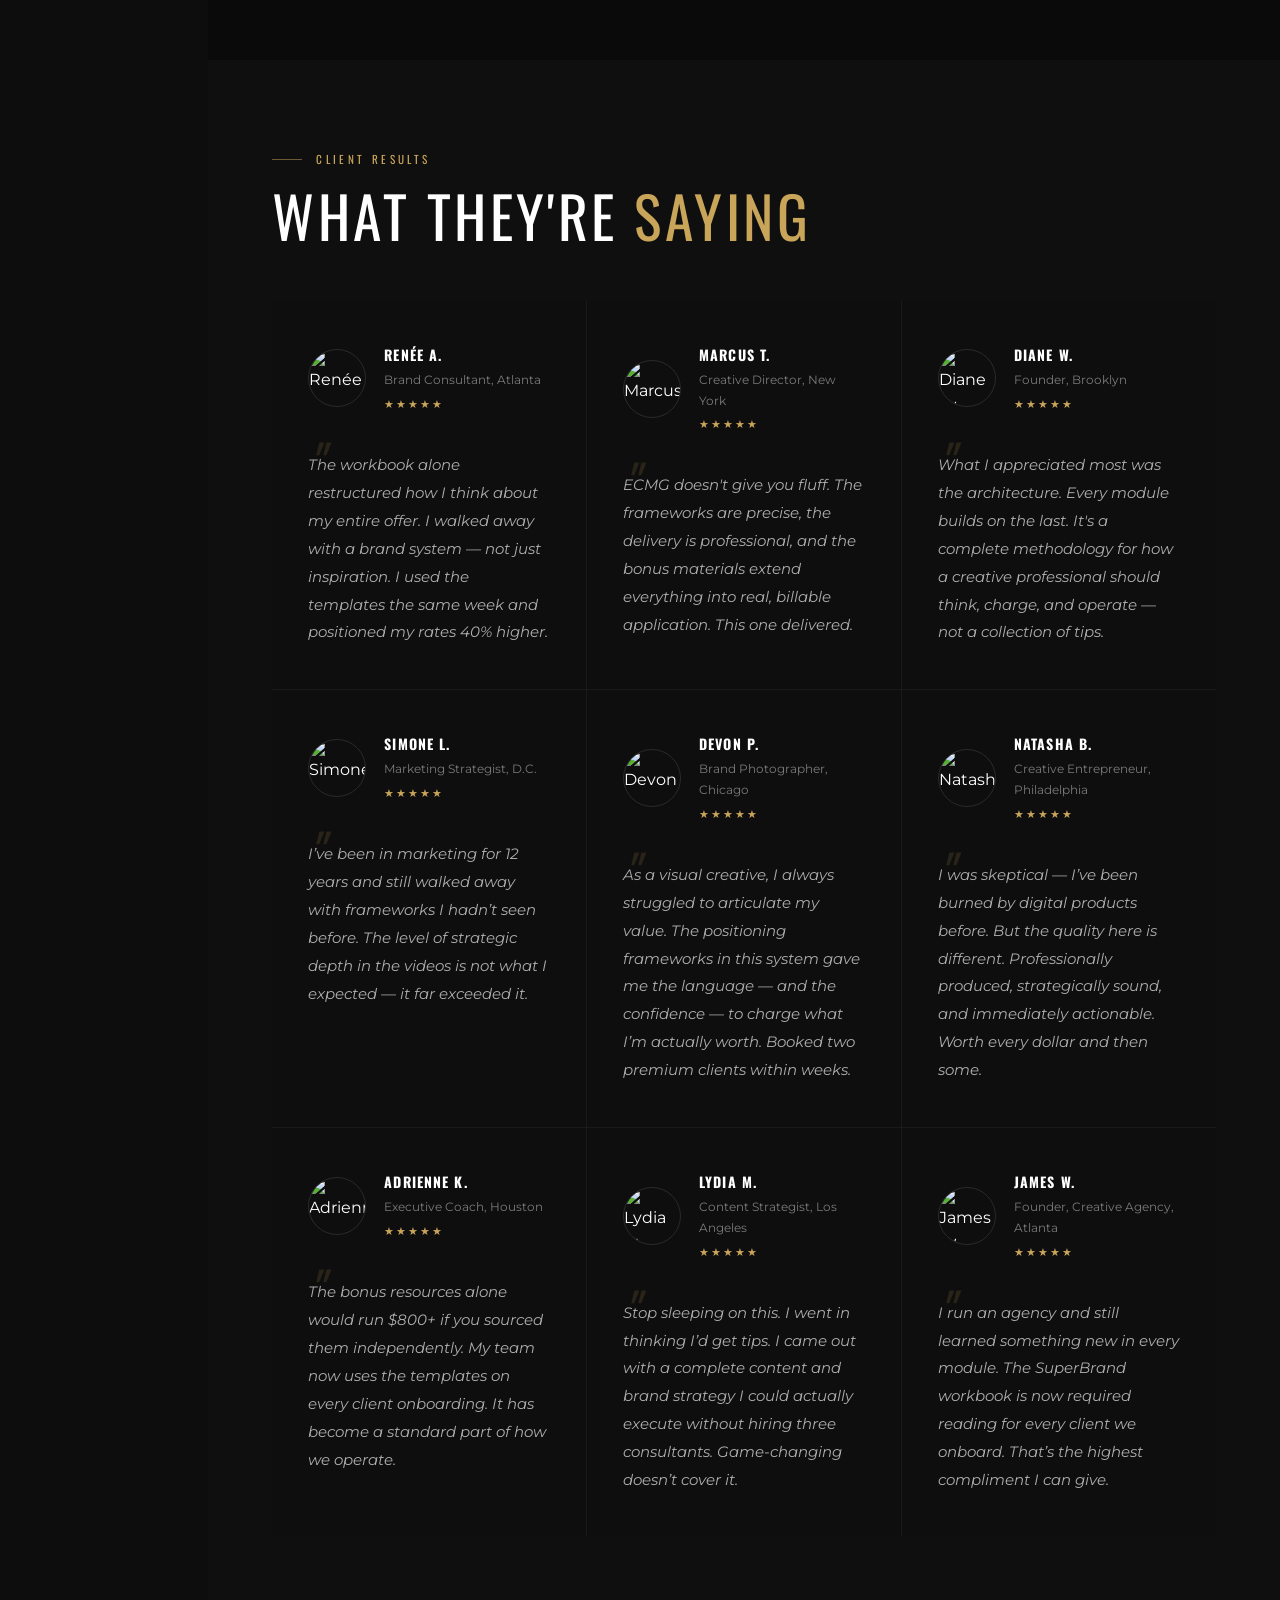
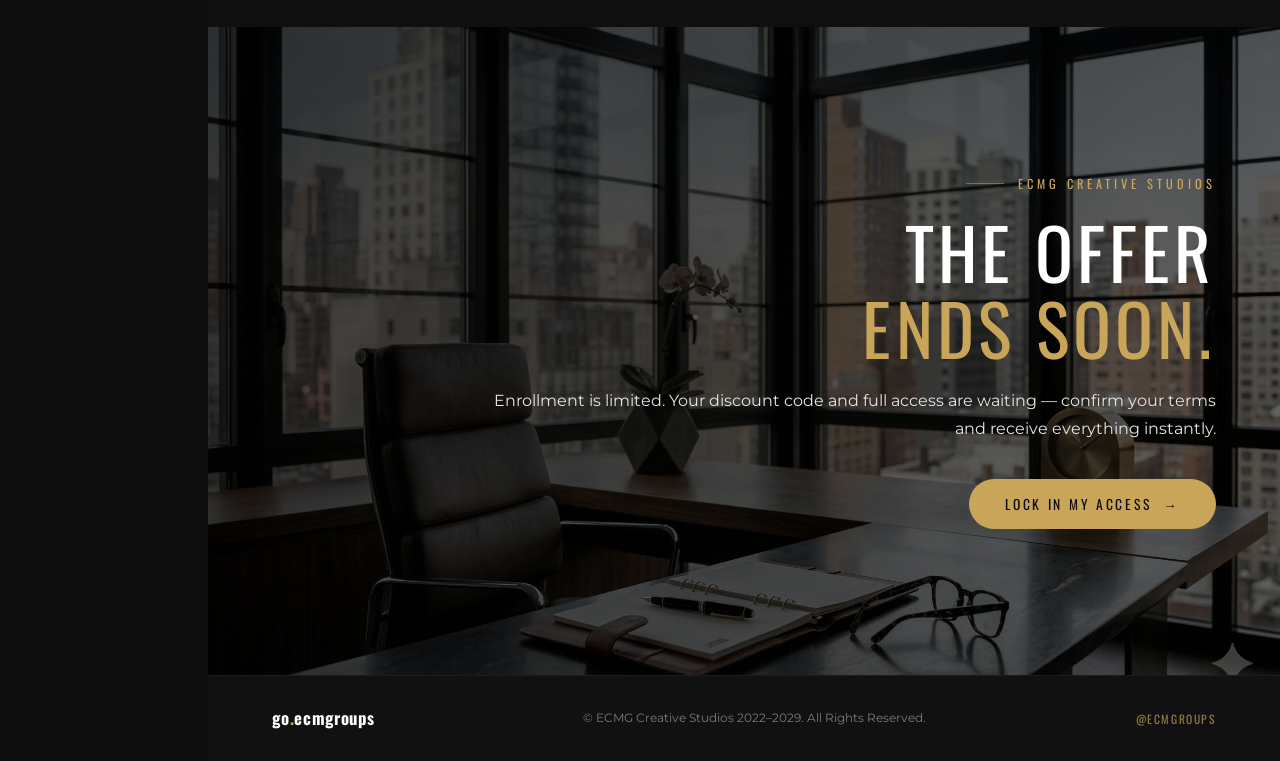
==== commit 089ed9c7: "Update dctoffer.html" ====
--- a/dctoffer.html
+++ b/dctoffer.html
@@ -74,7 +74,7 @@
 }
 .ticker-cta:hover{
   background:#0D0D0D;
-  color:#9d5570;
+  color:#422c70;
   border-color:#0D0D0D;
 }
 
